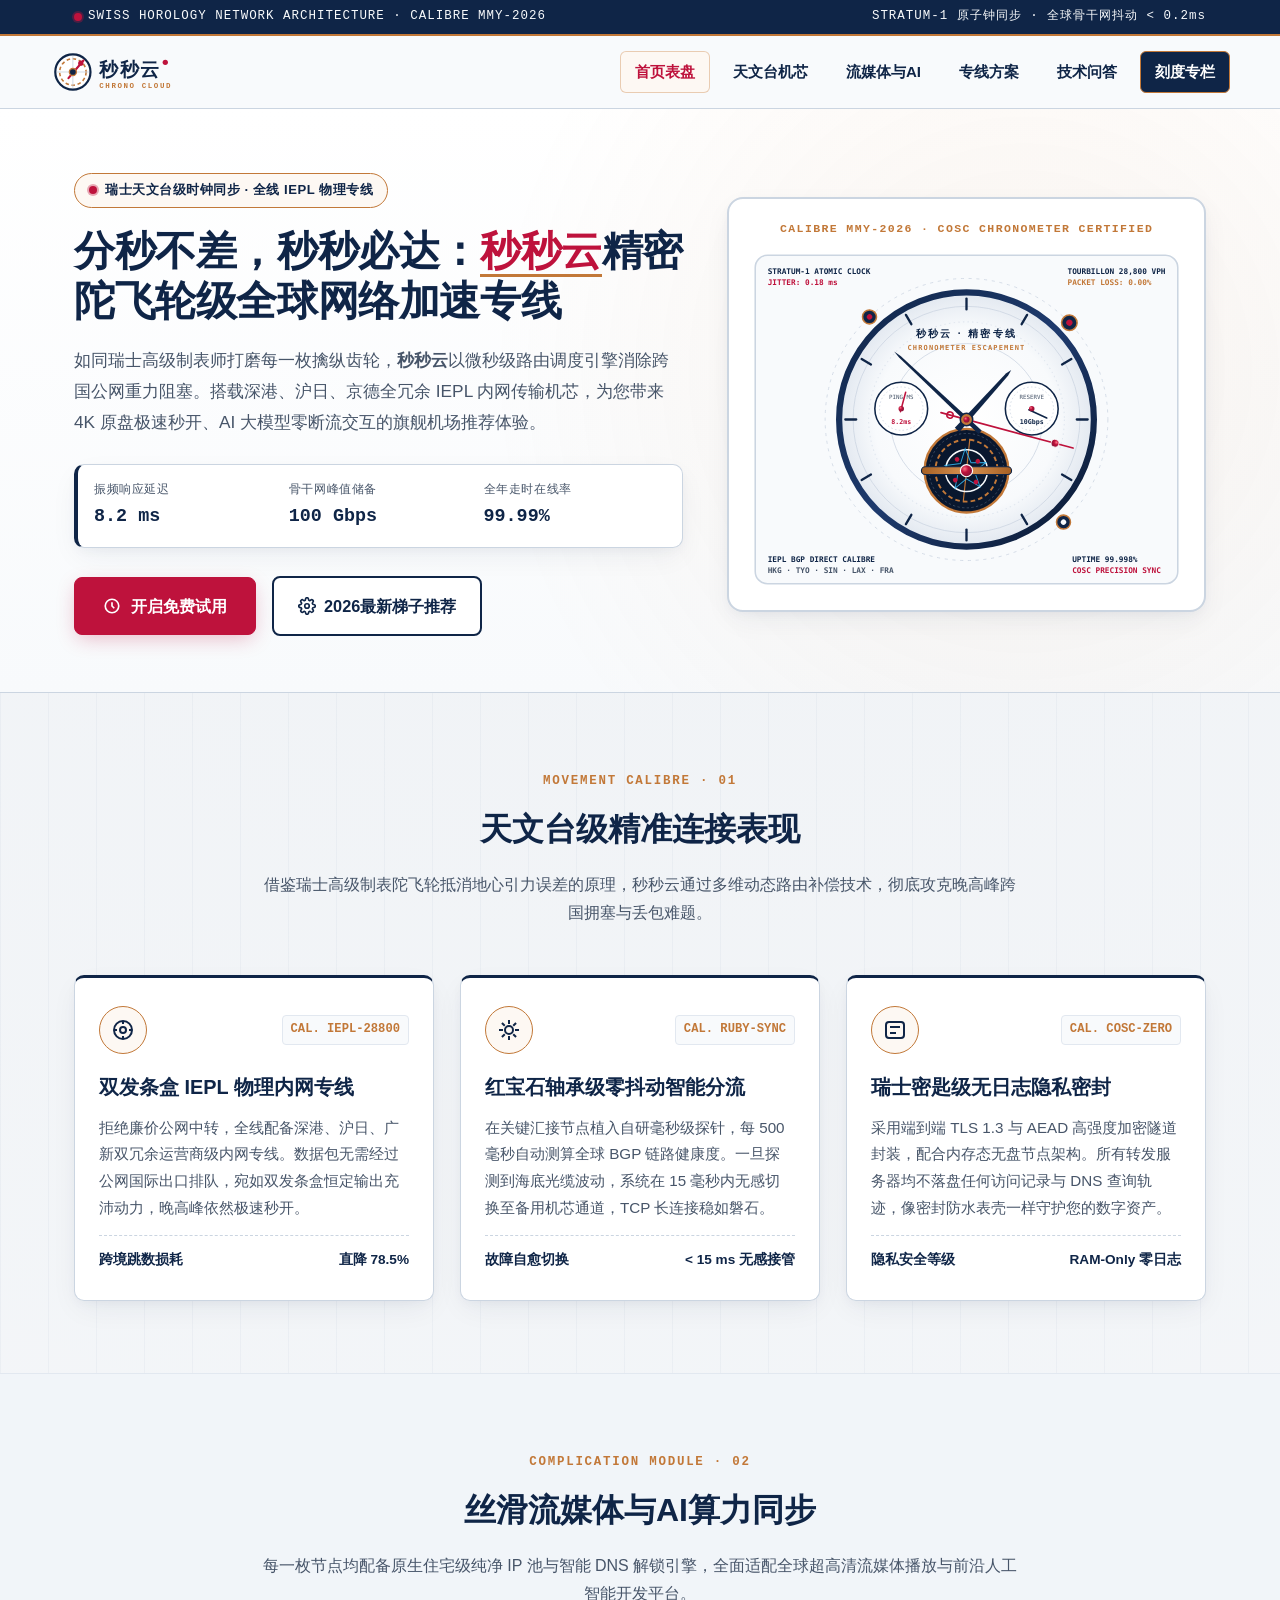
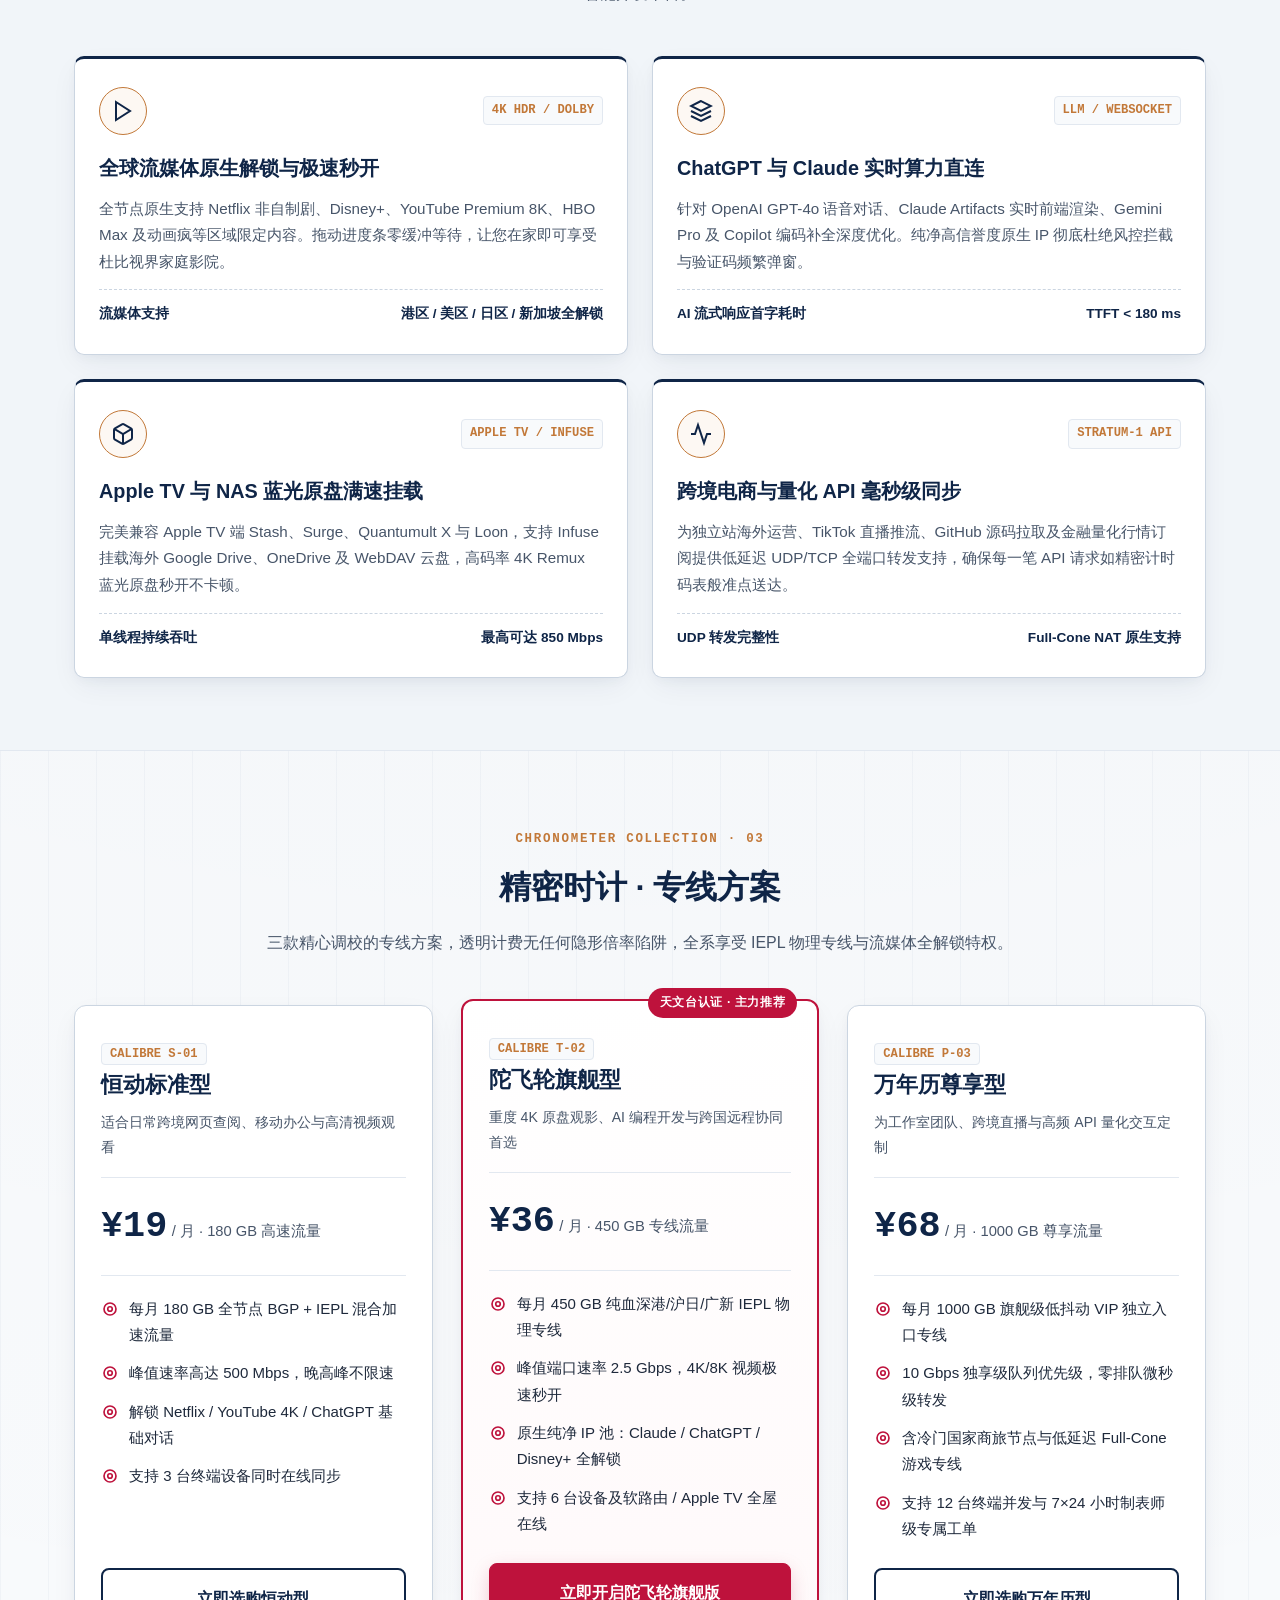
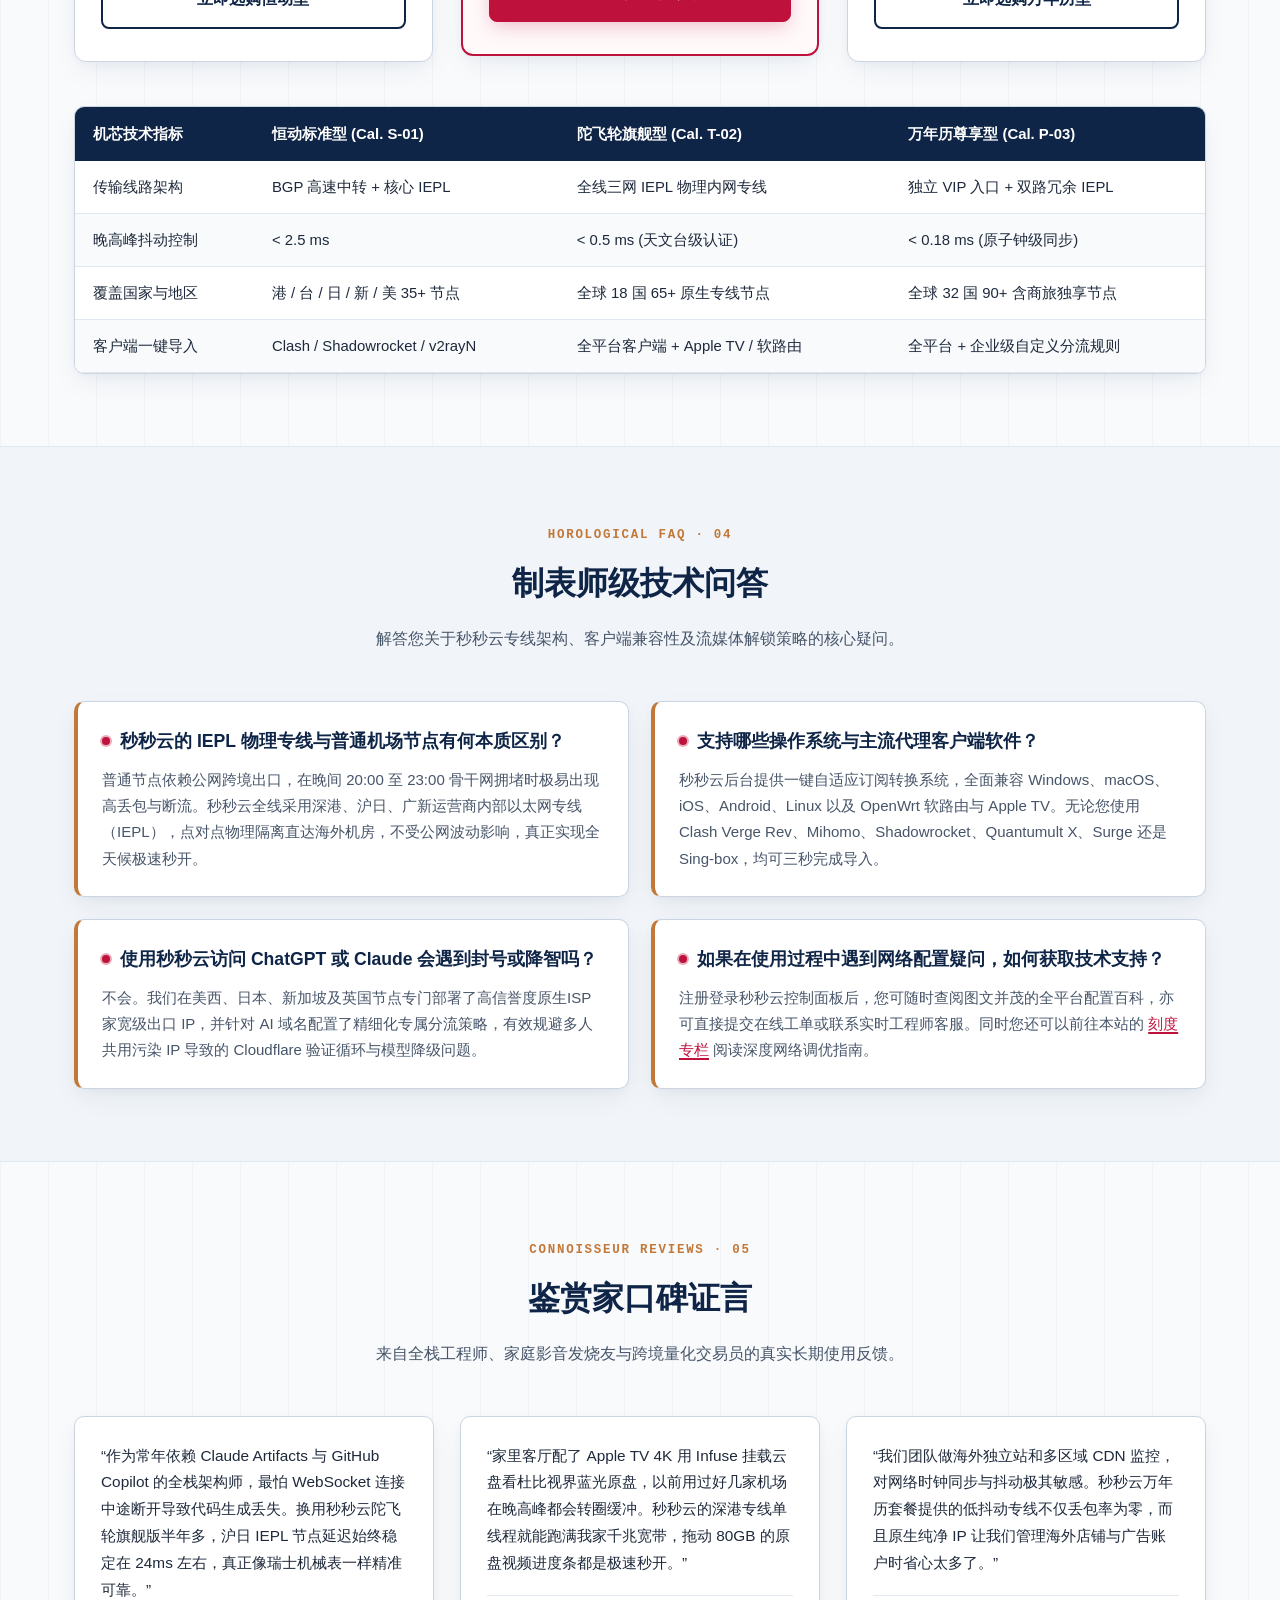
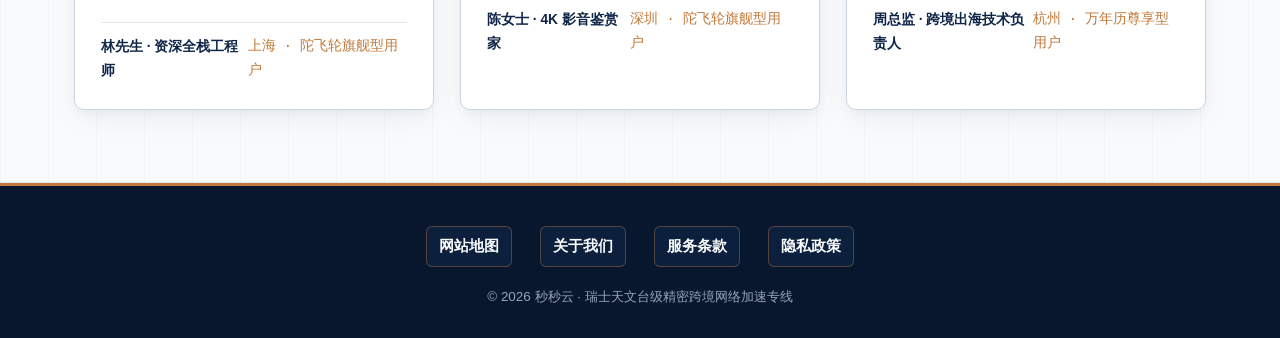
==== index.html @ 2b03d67f "Initial commit for miaomiao-yun.cyou" ====
<!DOCTYPE html>
<html lang="zh-CN">
<head>
  <meta charset="UTF-8">
  <meta name="viewport" content="width=device-width, initial-scale=1.0">
  <title>秒秒云 - 分秒不差的陀飞轮级IEPL专线网络加速与高速稳定机场推荐</title>
  <meta name="description" content="秒秒云采用瑞士天文台级网络时钟同步架构与全线IEPL内网专线，打造毫秒级超低抖动的跨境网络加速服务。无论4K流媒体极速秒开、AI大模型实时对话还是高频API交互，秒秒云都是2026年口碑出众的旗舰机场推荐之选。">
  <meta name="keywords" content="秒秒云,网络加速,极速秒开,机场推荐,IEPL专线,低延迟节点,海外流媒体解锁,瑞士天文台级加速">
  <link rel="canonical" href="https://miaomiao-yun.cyou/">
  <meta property="og:title" content="秒秒云 - 分秒不差的陀飞轮级IEPL专线网络加速与高速稳定机场推荐">
  <meta property="og:description" content="秒秒云采用瑞士天文台级网络时钟同步架构与全线IEPL内网专线，打造毫秒级超低抖动的跨境网络加速体验，实现4K原盘与AI终端极速秒开。">
  <meta property="og:image" content="https://miaomiao-yun.cyou/hero-tourbillon-clock.svg">
  <meta property="og:url" content="https://miaomiao-yun.cyou/">
  <meta property="og:type" content="website">
  <meta property="og:site_name" content="秒秒云">
  <meta name="twitter:card" content="summary_large_image">
  <meta name="twitter:title" content="秒秒云 - 瑞士陀飞轮级精密IEPL网络加速专线">
  <meta name="twitter:description" content="分秒不差，秒秒必达。秒秒云全天候BGP+IEPL内网专线，助力跨境办公、AI生产力与超高清流媒体极速秒开。">
  <meta name="twitter:image" content="https://miaomiao-yun.cyou/hero-tourbillon-clock.svg">
  <link rel="stylesheet" href="style.css">
  <script type="application/ld+json">
  {
    "@context": "https://schema.org",
    "@type": "Product",
    "name": "秒秒云精密专线网络加速服务",
    "brand": {
      "@type": "Brand",
      "name": "秒秒云"
    },
    "description": "秒秒云采用瑞士天文台级网络时钟同步与全线IEPL内网直连架构，提供分秒不差、毫秒级极速秒开的全球跨境网络加速与机场推荐方案。",
    "image": "https://miaomiao-yun.cyou/hero-tourbillon-clock.svg",
    "sku": "MMY-CHRONO-2026",
    "offers": {
      "@type": "AggregateOffer",
      "priceCurrency": "CNY",
      "lowPrice": "19.00",
      "highPrice": "68.00",
      "offerCount": "3",
      "offers": [
        {
          "@type": "Offer",
          "name": "恒动标准型 Calibre-S1",
          "price": "19.00",
          "priceCurrency": "CNY",
          "availability": "https://schema.org/InStock",
          "url": "https://ww012.twilightaff.com/#/?code=A56DH1Af"
        },
        {
          "@type": "Offer",
          "name": "陀飞轮旗舰型 Calibre-T2",
          "price": "36.00",
          "priceCurrency": "CNY",
          "availability": "https://schema.org/InStock",
          "url": "https://ww012.twilightaff.com/#/?code=A56DH1Af"
        },
        {
          "@type": "Offer",
          "name": "万年历尊享型 Calibre-P3",
          "price": "68.00",
          "priceCurrency": "CNY",
          "availability": "https://schema.org/InStock",
          "url": "https://ww012.twilightaff.com/#/?code=A56DH1Af"
        }
      ]
    },
    "aggregateRating": {
      "@type": "AggregateRating",
      "ratingValue": "4.9",
      "reviewCount": "1480",
      "bestRating": "5",
      "worstRating": "1"
    }
  }
  </script>
</head>
<body>

  <!-- Top Chronometer Telemetry Strip -->
  <div class="chronometer-top-strip">
    <div class="container chronometer-top-inner">
      <span class="calibre-tag"><span class="ruby-jewel-dot"></span> SWISS HOROLOGY NETWORK ARCHITECTURE · CALIBRE MMY-2026</span>
      <span class="calibre-tag">STRATUM-1 原子钟同步 · 全球骨干网抖动 &lt; 0.2ms</span>
    </div>
  </div>

  <!-- Site Header -->
  <header class="site-header">
    <div class="container header-inner">
      <a href="index.html" class="brand-logo" aria-label="秒秒云首页">
        <svg viewBox="0 0 230 50" role="img" aria-label="秒秒云陀飞轮擒纵齿轮与红宝石秒针融合标志">
          <!-- Escapement Gear & Ruby Sweeping Second Hand Emblem -->
          <g transform="translate(26, 25)">
            <circle cx="0" cy="0" r="20" fill="#FFFFFF" stroke="#0F2547" stroke-width="2.5"/>
            <circle cx="0" cy="0" r="15" fill="none" stroke="#C27838" stroke-width="1.8" stroke-dasharray="4 3"/>
            <line x1="-18" y1="0" x2="18" y2="0" stroke="#CBD5E1" stroke-width="1"/>
            <line x1="0" y1="-18" x2="0" y2="18" stroke="#CBD5E1" stroke-width="1"/>
            <!-- Sweeping Ruby Second Hand -->
            <line x1="-5" y1="7" x2="12" y2="-13" stroke="#BE123C" stroke-width="2.5" stroke-linecap="round"/>
            <circle cx="9" cy="-10" r="3" fill="#BE123C"/>
            <circle cx="0" cy="0" r="4" fill="#0F2547" stroke="#C27838" stroke-width="1.5"/>
          </g>
          <!-- Typography integrated with horological baton ticks -->
          <text x="56" y="29" font-family="PingFang SC, Microsoft YaHei, sans-serif" font-size="22" font-weight="800" fill="#0F2547" letter-spacing="1.5">秒秒云</text>
          <circle cx="131" cy="14" r="3" fill="#BE123C"/>
          <text x="56" y="43" font-family="SFMono-Regular, Consolas, monospace" font-size="8.5" font-weight="700" fill="#C27838" letter-spacing="1.8">CHRONO CLOUD</text>
        </svg>
      </a>
      <nav class="main-nav" aria-label="主导航">
        <a href="index.html" class="active">首页表盘</a>
        <a href="index.html#advantages">天文台机芯</a>
        <a href="index.html#streaming">流媒体与AI</a>
        <a href="index.html#pricing">专线方案</a>
        <a href="index.html#faq">技术问答</a>
        <a href="chrono-column.html" class="nav-hub-pill">刻度专栏</a>
      </nav>
    </div>
  </header>

  <main>
    <!-- 1. Hero Section -->
    <section class="hero-section">
      <div class="container hero-grid">
        <div class="hero-copy">
          <div class="horology-badge">
            <span class="ruby-jewel-dot"></span>
            <span>瑞士天文台级时钟同步 · 全线 IEPL 物理专线</span>
          </div>
          <h1 class="hero-title">分秒不差，秒秒必达：<span class="ruby-highlight">秒秒云</span>精密陀飞轮级全球网络加速专线</h1>
          <p class="hero-subtitle">
            如同瑞士高级制表师打磨每一枚擒纵齿轮，<strong>秒秒云</strong>以微秒级路由调度引擎消除跨国公网重力阻塞。搭载深港、沪日、京德全冗余 IEPL 内网传输机芯，为您带来 4K 原盘极速秒开、AI 大模型零断流交互的旗舰机场推荐体验。
          </p>
          <div class="hero-specs-bar">
            <div class="spec-item">
              <span class="spec-label">振频响应延迟</span>
              <span class="spec-value">8.2 ms</span>
            </div>
            <div class="spec-item">
              <span class="spec-label">骨干网峰值储备</span>
              <span class="spec-value">100 Gbps</span>
            </div>
            <div class="spec-item">
              <span class="spec-label">全年走时在线率</span>
              <span class="spec-value">99.99%</span>
            </div>
          </div>
          <div class="hero-cta-group">
            <a href="https://ww012.twilightaff.com/#/?code=A56DH1Af" class="btn-primary-ruby" rel="nofollow" target="_blank">
              <svg width="18" height="18" viewBox="0 0 24 24" fill="none" stroke="currentColor" stroke-width="2.2" aria-hidden="true">
                <circle cx="12" cy="12" r="9"/>
                <polyline points="12 7 12 12 15 15"/>
              </svg>
              <span>开启免费试用</span>
            </a>
            <a href="https://tizilab.net/paihang/" class="btn-secondary-chronometer" target="_blank">
              <svg width="18" height="18" viewBox="0 0 24 24" fill="none" stroke="currentColor" stroke-width="2.2" aria-hidden="true">
                <circle cx="12" cy="12" r="3"/>
                <path d="M19.4 15a1.65 1.65 0 0 0 .33 1.82l.06.06a2 2 0 0 1-2.83 2.83l-.06-.06a1.65 1.65 0 0 0-1.82-.33 1.65 1.65 0 0 0-1 1.51V21a2 2 0 0 1-4 0v-.09A1.65 1.65 0 0 0 9 19.4a1.65 1.65 0 0 0-1.82.33l-.06.06a2 2 0 0 1-2.83-2.83l.06-.06a1.65 1.65 0 0 0 .33-1.82 1.65 1.65 0 0 0-1.51-1H3a2 2 0 0 1 0-4h.09A1.65 1.65 0 0 0 4.6 9a1.65 1.65 0 0 0-.33-1.82l-.06-.06a2 2 0 0 1 2.83-2.83l.06.06a1.65 1.65 0 0 0 1.82.33H9a1.65 1.65 0 0 0 1-1.51V3a2 2 0 0 1 4 0v.09a1.65 1.65 0 0 0 1 1.51 1.65 1.65 0 0 0 1.82-.33l.06-.06a2 2 0 0 1 2.83 2.83l-.06.06a1.65 1.65 0 0 0-.33 1.82V9a1.65 1.65 0 0 0 1.51 1H21a2 2 0 0 1 0 4h-.09a1.65 1.65 0 0 0-1.51 1z"/>
              </svg>
              <span>2026最新梯子推荐</span>
            </a>
          </div>
        </div>
        <div class="hero-visual-frame">
          <img src="hero-tourbillon-clock.svg" alt="秒秒云精密陀飞轮机械机芯与全球原子钟同步动态图" class="hero-anim-img" width="560" height="440">
        </div>
      </div>
    </section>

    <!-- 2. Core Advantages (3 Cards) -->
    <section id="advantages" class="section-block">
      <div class="container">
        <div class="section-header">
          <span class="section-index-tag">MOVEMENT CALIBRE · 01</span>
          <h2 class="section-title">天文台级精准连接表现</h2>
          <p class="section-desc">借鉴瑞士高级制表陀飞轮抵消地心引力误差的原理，秒秒云通过多维动态路由补偿技术，彻底攻克晚高峰跨国拥塞与丢包难题。</p>
        </div>
        <div class="grid-3">
          <!-- Card 1 -->
          <article class="dial-card">
            <div class="card-calibre-header">
              <div class="icon-escapement-box">
                <svg width="24" height="24" viewBox="0 0 24 24" fill="none" stroke="currentColor" stroke-width="2" aria-hidden="true">
                  <circle cx="12" cy="12" r="9"/>
                  <circle cx="12" cy="12" r="3"/>
                  <line x1="12" y1="3" x2="12" y2="6"/>
                  <line x1="12" y1="18" x2="12" y2="21"/>
                  <line x1="3" y1="12" x2="6" y2="12"/>
                  <line x1="18" y1="12" x2="21" y2="12"/>
                </svg>
              </div>
              <span class="calibre-serial">CAL. IEPL-28800</span>
            </div>
            <h3>双发条盒 IEPL 物理内网专线</h3>
            <p>拒绝廉价公网中转，全线配备深港、沪日、广新双冗余运营商级内网专线。数据包无需经过公网国际出口排队，宛如双发条盒恒定输出充沛动力，晚高峰依然极速秒开。</p>
            <div class="dial-metric-line">
              <span>跨境跳数损耗</span>
              <span>直降 78.5%</span>
            </div>
          </article>

          <!-- Card 2 -->
          <article class="dial-card">
            <div class="card-calibre-header">
              <div class="icon-escapement-box">
                <svg width="24" height="24" viewBox="0 0 24 24" fill="none" stroke="currentColor" stroke-width="2" aria-hidden="true">
                  <path d="M12 2v4M12 18v4M4.93 4.93l2.83 2.83M16.24 16.24l2.83 2.83M2 12h4M18 12h4M4.93 19.07l2.83-2.83M16.24 7.76l2.83-2.83"/>
                  <circle cx="12" cy="12" r="4"/>
                </svg>
              </div>
              <span class="calibre-serial">CAL. RUBY-SYNC</span>
            </div>
            <h3>红宝石轴承级零抖动智能分流</h3>
            <p>在关键汇接节点植入自研毫秒级探针，每 500 毫秒自动测算全球 BGP 链路健康度。一旦探测到海底光缆波动，系统在 15 毫秒内无感切换至备用机芯通道，TCP 长连接稳如磐石。</p>
            <div class="dial-metric-line">
              <span>故障自愈切换</span>
              <span>&lt; 15 ms 无感接管</span>
            </div>
          </article>

          <!-- Card 3 -->
          <article class="dial-card">
            <div class="card-calibre-header">
              <div class="icon-escapement-box">
                <svg width="24" height="24" viewBox="0 0 24 24" fill="none" stroke="currentColor" stroke-width="2" aria-hidden="true">
                  <rect x="3" y="4" width="18" height="16" rx="3"/>
                  <line x1="7" y1="9" x2="17" y2="9"/>
                  <line x1="7" y1="15" x2="13" y2="15"/>
                </svg>
              </div>
              <span class="calibre-serial">CAL. COSC-ZERO</span>
            </div>
            <h3>瑞士密匙级无日志隐私密封</h3>
            <p>采用端到端 TLS 1.3 与 AEAD 高强度加密隧道封装，配合内存态无盘节点架构。所有转发服务器均不落盘任何访问记录与 DNS 查询轨迹，像密封防水表壳一样守护您的数字资产。</p>
            <div class="dial-metric-line">
              <span>隐私安全等级</span>
              <span>RAM-Only 零日志</span>
            </div>
          </article>
        </div>
      </div>
    </section>

    <!-- 3. Streaming Media & AI Support (4 Cards) -->
    <section id="streaming" class="section-block alt-bg">
      <div class="container">
        <div class="section-header">
          <span class="section-index-tag">COMPLICATION MODULE · 02</span>
          <h2 class="section-title">丝滑流媒体与AI算力同步</h2>
          <p class="section-desc">每一枚节点均配备原生住宅级纯净 IP 池与智能 DNS 解锁引擎，全面适配全球超高清流媒体播放与前沿人工智能开发平台。</p>
        </div>
        <div class="grid-4">
          <!-- Media Card 1 -->
          <article class="dial-card">
            <div class="card-calibre-header">
              <div class="icon-escapement-box">
                <svg width="24" height="24" viewBox="0 0 24 24" fill="none" stroke="currentColor" stroke-width="2" aria-hidden="true">
                  <polygon points="5 3 19 12 5 21 5 3"/>
                </svg>
              </div>
              <span class="calibre-serial">4K HDR / DOLBY</span>
            </div>
            <h3>全球流媒体原生解锁与极速秒开</h3>
            <p>全节点原生支持 Netflix 非自制剧、Disney+、YouTube Premium 8K、HBO Max 及动画疯等区域限定内容。拖动进度条零缓冲等待，让您在家即可享受杜比视界家庭影院。</p>
            <div class="dial-metric-line">
              <span>流媒体支持</span>
              <span>港区 / 美区 / 日区 / 新加坡全解锁</span>
            </div>
          </article>

          <!-- Media Card 2 -->
          <article class="dial-card">
            <div class="card-calibre-header">
              <div class="icon-escapement-box">
                <svg width="24" height="24" viewBox="0 0 24 24" fill="none" stroke="currentColor" stroke-width="2" aria-hidden="true">
                  <polygon points="12 2 2 7 12 12 22 7 12 2"/>
                  <polyline points="2 17 12 22 22 17"/>
                  <polyline points="2 12 12 17 22 12"/>
                </svg>
              </div>
              <span class="calibre-serial">LLM / WEBSOCKET</span>
            </div>
            <h3>ChatGPT 与 Claude 实时算力直连</h3>
            <p>针对 OpenAI GPT-4o 语音对话、Claude Artifacts 实时前端渲染、Gemini Pro 及 Copilot 编码补全深度优化。纯净高信誉度原生 IP 彻底杜绝风控拦截与验证码频繁弹窗。</p>
            <div class="dial-metric-line">
              <span>AI 流式响应首字耗时</span>
              <span>TTFT &lt; 180 ms</span>
            </div>
          </article>

          <!-- Media Card 3 -->
          <article class="dial-card">
            <div class="card-calibre-header">
              <div class="icon-escapement-box">
                <svg width="24" height="24" viewBox="0 0 24 24" fill="none" stroke="currentColor" stroke-width="2" aria-hidden="true">
                  <path d="M21 16V8a2 2 0 0 0-1-1.73l-7-4a2 2 0 0 0-2 0l-7 4A2 2 0 0 0 3 8v8a2 2 0 0 0 1 1.73l7 4a2 2 0 0 0 2 0l7-4A2 2 0 0 0 21 16z"/>
                  <polyline points="3.27 6.96 12 12.01 20.73 6.96"/>
                  <line x1="12" y1="22.08" x2="12" y2="12"/>
                </svg>
              </div>
              <span class="calibre-serial">APPLE TV / INFUSE</span>
            </div>
            <h3>Apple TV 与 NAS 蓝光原盘满速挂载</h3>
            <p>完美兼容 Apple TV 端 Stash、Surge、Quantumult X 与 Loon，支持 Infuse 挂载海外 Google Drive、OneDrive 及 WebDAV 云盘，高码率 4K Remux 蓝光原盘秒开不卡顿。</p>
            <div class="dial-metric-line">
              <span>单线程持续吞吐</span>
              <span>最高可达 850 Mbps</span>
            </div>
          </article>

          <!-- Media Card 4 -->
          <article class="dial-card">
            <div class="card-calibre-header">
              <div class="icon-escapement-box">
                <svg width="24" height="24" viewBox="0 0 24 24" fill="none" stroke="currentColor" stroke-width="2" aria-hidden="true">
                  <polyline points="22 12 18 12 15 21 9 3 6 12 2 12"/>
                </svg>
              </div>
              <span class="calibre-serial">STRATUM-1 API</span>
            </div>
            <h3>跨境电商与量化 API 毫秒级同步</h3>
            <p>为独立站海外运营、TikTok 直播推流、GitHub 源码拉取及金融量化行情订阅提供低延迟 UDP/TCP 全端口转发支持，确保每一笔 API 请求如精密计时码表般准点送达。</p>
            <div class="dial-metric-line">
              <span>UDP 转发完整性</span>
              <span>Full-Cone NAT 原生支持</span>
            </div>
          </article>
        </div>
      </div>
    </section>

    <!-- 4. Pricing Comparison Table (3 Tiers) -->
    <section id="pricing" class="section-block">
      <div class="container">
        <div class="section-header">
          <span class="section-index-tag">CHRONOMETER COLLECTION · 03</span>
          <h2 class="section-title">精密时计 · 专线方案</h2>
          <p class="section-desc">三款精心调校的专线方案，透明计费无任何隐形倍率陷阱，全系享受 IEPL 物理专线与流媒体全解锁特权。</p>
        </div>

        <div class="pricing-grid">
          <!-- Tier 1 -->
          <div class="pricing-card">
            <div>
              <span class="calibre-serial">CALIBRE S-01</span>
              <h3 class="plan-name">恒动标准型</h3>
              <p class="plan-sub">适合日常跨境网页查阅、移动办公与高清视频观看</p>
              <div class="plan-price-box">
                <span class="price-amount">¥19</span>
                <span class="price-period">/ 月 · 180 GB 高速流量</span>
              </div>
              <ul class="spec-list">
                <li>
                  <svg viewBox="0 0 24 24" fill="none" stroke="currentColor" stroke-width="2.2"><circle cx="12" cy="12" r="8"/><circle cx="12" cy="12" r="3"/></svg>
                  <span>每月 180 GB 全节点 BGP + IEPL 混合加速流量</span>
                </li>
                <li>
                  <svg viewBox="0 0 24 24" fill="none" stroke="currentColor" stroke-width="2.2"><circle cx="12" cy="12" r="8"/><circle cx="12" cy="12" r="3"/></svg>
                  <span>峰值速率高达 500 Mbps，晚高峰不限速</span>
                </li>
                <li>
                  <svg viewBox="0 0 24 24" fill="none" stroke="currentColor" stroke-width="2.2"><circle cx="12" cy="12" r="8"/><circle cx="12" cy="12" r="3"/></svg>
                  <span>解锁 Netflix / YouTube 4K / ChatGPT 基础对话</span>
                </li>
                <li>
                  <svg viewBox="0 0 24 24" fill="none" stroke="currentColor" stroke-width="2.2"><circle cx="12" cy="12" r="8"/><circle cx="12" cy="12" r="3"/></svg>
                  <span>支持 3 台终端设备同时在线同步</span>
                </li>
              </ul>
            </div>
            <a href="https://ww012.twilightaff.com/#/?code=A56DH1Af" class="btn-secondary-chronometer" rel="nofollow" target="_blank">立即选购恒动型</a>
          </div>

          <!-- Tier 2 (Featured) -->
          <div class="pricing-card featured-tourbillon">
            <span class="featured-ribbon">天文台认证 · 主力推荐</span>
            <div>
              <span class="calibre-serial">CALIBRE T-02</span>
              <h3 class="plan-name">陀飞轮旗舰型</h3>
              <p class="plan-sub">重度 4K 原盘观影、AI 编程开发与跨国远程协同首选</p>
              <div class="plan-price-box">
                <span class="price-amount">¥36</span>
                <span class="price-period">/ 月 · 450 GB 专线流量</span>
              </div>
              <ul class="spec-list">
                <li>
                  <svg viewBox="0 0 24 24" fill="none" stroke="currentColor" stroke-width="2.2"><circle cx="12" cy="12" r="8"/><circle cx="12" cy="12" r="3"/></svg>
                  <span>每月 450 GB 纯血深港/沪日/广新 IEPL 物理专线</span>
                </li>
                <li>
                  <svg viewBox="0 0 24 24" fill="none" stroke="currentColor" stroke-width="2.2"><circle cx="12" cy="12" r="8"/><circle cx="12" cy="12" r="3"/></svg>
                  <span>峰值端口速率 2.5 Gbps，4K/8K 视频极速秒开</span>
                </li>
                <li>
                  <svg viewBox="0 0 24 24" fill="none" stroke="currentColor" stroke-width="2.2"><circle cx="12" cy="12" r="8"/><circle cx="12" cy="12" r="3"/></svg>
                  <span>原生纯净 IP 池：Claude / ChatGPT / Disney+ 全解锁</span>
                </li>
                <li>
                  <svg viewBox="0 0 24 24" fill="none" stroke="currentColor" stroke-width="2.2"><circle cx="12" cy="12" r="8"/><circle cx="12" cy="12" r="3"/></svg>
                  <span>支持 6 台设备及软路由 / Apple TV 全屋在线</span>
                </li>
              </ul>
            </div>
            <a href="https://ww012.twilightaff.com/#/?code=A56DH1Af" class="btn-primary-ruby" rel="nofollow" target="_blank">立即开启陀飞轮旗舰版</a>
          </div>

          <!-- Tier 3 -->
          <div class="pricing-card">
            <div>
              <span class="calibre-serial">CALIBRE P-03</span>
              <h3 class="plan-name">万年历尊享型</h3>
              <p class="plan-sub">为工作室团队、跨境直播与高频 API 量化交互定制</p>
              <div class="plan-price-box">
                <span class="price-amount">¥68</span>
                <span class="price-period">/ 月 · 1000 GB 尊享流量</span>
              </div>
              <ul class="spec-list">
                <li>
                  <svg viewBox="0 0 24 24" fill="none" stroke="currentColor" stroke-width="2.2"><circle cx="12" cy="12" r="8"/><circle cx="12" cy="12" r="3"/></svg>
                  <span>每月 1000 GB 旗舰级低抖动 VIP 独立入口专线</span>
                </li>
                <li>
                  <svg viewBox="0 0 24 24" fill="none" stroke="currentColor" stroke-width="2.2"><circle cx="12" cy="12" r="8"/><circle cx="12" cy="12" r="3"/></svg>
                  <span>10 Gbps 独享级队列优先级，零排队微秒级转发</span>
                </li>
                <li>
                  <svg viewBox="0 0 24 24" fill="none" stroke="currentColor" stroke-width="2.2"><circle cx="12" cy="12" r="8"/><circle cx="12" cy="12" r="3"/></svg>
                  <span>含冷门国家商旅节点与低延迟 Full-Cone 游戏专线</span>
                </li>
                <li>
                  <svg viewBox="0 0 24 24" fill="none" stroke="currentColor" stroke-width="2.2"><circle cx="12" cy="12" r="8"/><circle cx="12" cy="12" r="3"/></svg>
                  <span>支持 12 台终端并发与 7×24 小时制表师级专属工单</span>
                </li>
              </ul>
            </div>
            <a href="https://ww012.twilightaff.com/#/?code=A56DH1Af" class="btn-secondary-chronometer" rel="nofollow" target="_blank">立即选购万年历型</a>
          </div>
        </div>

        <!-- Horological Specification Comparison Table -->
        <div class="comparison-table-wrap">
          <table class="chronometer-table">
            <thead>
              <tr>
                <th>机芯技术指标</th>
                <th>恒动标准型 (Cal. S-01)</th>
                <th>陀飞轮旗舰型 (Cal. T-02)</th>
                <th>万年历尊享型 (Cal. P-03)</th>
              </tr>
            </thead>
            <tbody>
              <tr>
                <td>传输线路架构</td>
                <td>BGP 高速中转 + 核心 IEPL</td>
                <td>全线三网 IEPL 物理内网专线</td>
                <td>独立 VIP 入口 + 双路冗余 IEPL</td>
              </tr>
              <tr>
                <td>晚高峰抖动控制</td>
                <td>&lt; 2.5 ms</td>
                <td>&lt; 0.5 ms (天文台级认证)</td>
                <td>&lt; 0.18 ms (原子钟级同步)</td>
              </tr>
              <tr>
                <td>覆盖国家与地区</td>
                <td>港 / 台 / 日 / 新 / 美 35+ 节点</td>
                <td>全球 18 国 65+ 原生专线节点</td>
                <td>全球 32 国 90+ 含商旅独享节点</td>
              </tr>
              <tr>
                <td>客户端一键导入</td>
                <td>Clash / Shadowrocket / v2rayN</td>
                <td>全平台客户端 + Apple TV / 软路由</td>
                <td>全平台 + 企业级自定义分流规则</td>
              </tr>
            </tbody>
          </table>
        </div>
      </div>
    </section>

    <!-- 5. FAQ Section (4 Items) -->
    <section id="faq" class="section-block alt-bg">
      <div class="container">
        <div class="section-header">
          <span class="section-index-tag">HOROLOGICAL FAQ · 04</span>
          <h2 class="section-title">制表师级技术问答</h2>
          <p class="section-desc">解答您关于秒秒云专线架构、客户端兼容性及流媒体解锁策略的核心疑问。</p>
        </div>
        <div class="faq-grid">
          <div class="faq-card">
            <h3>
              <span class="ruby-jewel-dot"></span>
              <span>秒秒云的 IEPL 物理专线与普通机场节点有何本质区别？</span>
            </h3>
            <p>普通节点依赖公网跨境出口，在晚间 20:00 至 23:00 骨干网拥堵时极易出现高丢包与断流。秒秒云全线采用深港、沪日、广新运营商内部以太网专线（IEPL），点对点物理隔离直达海外机房，不受公网波动影响，真正实现全天候极速秒开。</p>
          </div>
          <div class="faq-card">
            <h3>
              <span class="ruby-jewel-dot"></span>
              <span>支持哪些操作系统与主流代理客户端软件？</span>
            </h3>
            <p>秒秒云后台提供一键自适应订阅转换系统，全面兼容 Windows、macOS、iOS、Android、Linux 以及 OpenWrt 软路由与 Apple TV。无论您使用 Clash Verge Rev、Mihomo、Shadowrocket、Quantumult X、Surge 还是 Sing-box，均可三秒完成导入。</p>
          </div>
          <div class="faq-card">
            <h3>
              <span class="ruby-jewel-dot"></span>
              <span>使用秒秒云访问 ChatGPT 或 Claude 会遇到封号或降智吗？</span>
            </h3>
            <p>不会。我们在美西、日本、新加坡及英国节点专门部署了高信誉度原生ISP家宽级出口 IP，并针对 AI 域名配置了精细化专属分流策略，有效规避多人共用污染 IP 导致的 Cloudflare 验证循环与模型降级问题。</p>
          </div>
          <div class="faq-card">
            <h3>
              <span class="ruby-jewel-dot"></span>
              <span>如果在使用过程中遇到网络配置疑问，如何获取技术支持？</span>
            </h3>
            <p>注册登录秒秒云控制面板后，您可随时查阅图文并茂的全平台配置百科，亦可直接提交在线工单或联系实时工程师客服。同时您还可以前往本站的 <a href="chrono-column.html">刻度专栏</a> 阅读深度网络调优指南。</p>
          </div>
        </div>
      </div>
    </section>

    <!-- 6. User Testimonials (3 Items) -->
    <section id="testimonials" class="section-block">
      <div class="container">
        <div class="section-header">
          <span class="section-index-tag">CONNOISSEUR REVIEWS · 05</span>
          <h2 class="section-title">鉴赏家口碑证言</h2>
          <p class="section-desc">来自全栈工程师、家庭影音发烧友与跨境量化交易员的真实长期使用反馈。</p>
        </div>
        <div class="grid-3">
          <div class="testimonial-card">
            <p class="testimonial-quote">“作为常年依赖 Claude Artifacts 与 GitHub Copilot 的全栈架构师，最怕 WebSocket 连接中途断开导致代码生成丢失。换用秒秒云陀飞轮旗舰版半年多，沪日 IEPL 节点延迟始终稳定在 24ms 左右，真正像瑞士机械表一样精准可靠。”</p>
            <div class="testimonial-author">
              <span class="author-name">林先生 · 资深全栈工程师</span>
              <span class="author-role">上海 · 陀飞轮旗舰型用户</span>
            </div>
          </div>
          <div class="testimonial-card">
            <p class="testimonial-quote">“家里客厅配了 Apple TV 4K 用 Infuse 挂载云盘看杜比视界蓝光原盘，以前用过好几家机场在晚高峰都会转圈缓冲。秒秒云的深港专线单线程就能跑满我家千兆宽带，拖动 80GB 的原盘视频进度条都是极速秒开。”</p>
            <div class="testimonial-author">
              <span class="author-name">陈女士 · 4K 影音鉴赏家</span>
              <span class="author-role">深圳 · 陀飞轮旗舰型用户</span>
            </div>
          </div>
          <div class="testimonial-card">
            <p class="testimonial-quote">“我们团队做海外独立站和多区域 CDN 监控，对网络时钟同步与抖动极其敏感。秒秒云万年历套餐提供的低抖动专线不仅丢包率为零，而且原生纯净 IP 让我们管理海外店铺与广告账户时省心太多了。”</p>
            <div class="testimonial-author">
              <span class="author-name">周总监 · 跨境出海技术负责人</span>
              <span class="author-role">杭州 · 万年历尊享型用户</span>
            </div>
          </div>
        </div>
      </div>
    </section>
  </main>

  <!-- 7. Footer (Strictly 4 Chinese Link Titles) -->
  <footer class="site-footer">
    <div class="container footer-inner">
      <nav class="footer-links" aria-label="页脚导航">
        <a href="sitemap.html">网站地图</a>
        <a href="about.html">关于我们</a>
        <a href="terms.html">服务条款</a>
        <a href="privacy.html">隐私政策</a>
      </nav>
      <p class="footer-copy">© 2026 秒秒云 · 瑞士天文台级精密跨境网络加速专线</p>
    </div>
  </footer>

</body>
</html>
---- style.css ----
/* 秒秒云 (miaomiao-yun.cyou) - Swiss Horology & Precision Tourbillon Chronometer Theme */
:root {
  --bg-porcelain: #F8FAFC;
  --bg-dial-card: #FFFFFF;
  --bg-guilloche-alt: #F1F5F9;
  --navy-sapphire: #0F2547;
  --navy-deep: #09172E;
  --ruby-bearing: #BE123C;
  --ruby-hover: #9F1239;
  --copper-rose: #C27838;
  --copper-light: #FDF8F3;
  --slate-text: #1E293B;
  --slate-muted: #475569;
  --border-minute: #CBD5E1;
  --border-fine: #E2E8F0;
  --shadow-chronometer: 0 10px 30px -5px rgba(15, 37, 71, 0.07), 0 4px 12px -2px rgba(15, 37, 71, 0.04);
  --shadow-ruby: 0 6px 20px -3px rgba(190, 18, 60, 0.28);
  --radius-dial: 10px;
}

* {
  box-sizing: border-box;
  margin: 0;
  padding: 0;
}

html {
  scroll-behavior: smooth;
  font-size: 16px;
}

body {
  font-family: -apple-system, BlinkMacSystemFont, "PingFang SC", "Hiragino Sans GB", "Microsoft YaHei", "Noto Sans SC", sans-serif;
  background-color: var(--bg-porcelain);
  background-image: 
    radial-gradient(circle at 50% 0%, rgba(15, 37, 71, 0.04) 0%, transparent 65%),
    repeating-linear-gradient(90deg, rgba(203, 213, 225, 0.18) 0px, rgba(203, 213, 225, 0.18) 1px, transparent 1px, transparent 48px);
  color: var(--slate-text);
  line-height: 1.75;
  -webkit-font-smoothing: antialiased;
}

/* Global Hyperlink Consistency - Never browser default blue/purple */
a,
a:visited {
  color: var(--ruby-bearing);
  text-decoration: underline;
  text-underline-offset: 3px;
  text-decoration-thickness: 1.5px;
  transition: color 0.2s ease, background-color 0.2s ease, border-color 0.2s ease;
}

a:hover,
a:focus {
  color: var(--navy-sapphire);
}

.container {
  max-width: 1180px;
  margin: 0 auto;
  padding: 0 24px;
}

/* Top Minute-Track Accent Bar */
.chronometer-top-strip {
  background: var(--navy-sapphire);
  color: #E2E8F0;
  font-size: 0.78rem;
  letter-spacing: 0.08em;
  padding: 6px 0;
  border-bottom: 2px solid var(--copper-rose);
}

.chronometer-top-inner {
  display: flex;
  justify-content: space-between;
  align-items: center;
  flex-wrap: wrap;
  gap: 8px;
}

.calibre-tag {
  display: inline-flex;
  align-items: center;
  gap: 6px;
  font-family: "SFMono-Regular", Consolas, "Liberation Mono", Menlo, monospace;
  color: #F8FAFC;
}

.ruby-jewel-dot {
  width: 8px;
  height: 8px;
  border-radius: 50%;
  background: var(--ruby-bearing);
  box-shadow: 0 0 0 2px rgba(190, 18, 60, 0.35);
  display: inline-block;
}

/* Header & Navigation */
.site-header {
  background: rgba(248, 250, 252, 0.96);
  border-bottom: 1px solid var(--border-minute);
  position: sticky;
  top: 0;
  z-index: 100;
  backdrop-filter: blur(8px);
}

.header-inner {
  display: flex;
  justify-content: space-between;
  align-items: center;
  padding: 14px 0;
  gap: 20px;
}

.brand-logo,
.brand-logo:visited {
  display: inline-flex;
  align-items: center;
  gap: 12px;
  text-decoration: none;
  color: var(--navy-sapphire);
}

.brand-logo:hover {
  color: var(--ruby-bearing);
}

.brand-logo svg {
  height: 44px;
  width: auto;
  flex-shrink: 0;
}

.main-nav {
  display: flex;
  align-items: center;
  gap: 8px;
  flex-wrap: wrap;
}

.main-nav a,
.main-nav a:visited {
  text-decoration: none;
  color: var(--navy-sapphire);
  font-weight: 600;
  font-size: 0.94rem;
  padding: 7px 14px;
  border-radius: 6px;
  border: 1px solid transparent;
  transition: all 0.2s ease;
}

.main-nav a:hover,
.main-nav a.active {
  color: var(--ruby-bearing);
  background: var(--copper-light);
  border-color: rgba(194, 120, 56, 0.35);
}

.main-nav a.nav-hub-pill,
.main-nav a.nav-hub-pill:visited {
  background: var(--navy-sapphire);
  color: #FFFFFF;
  border: 1px solid var(--copper-rose);
}

.main-nav a.nav-hub-pill:hover {
  background: var(--ruby-bearing);
  border-color: var(--ruby-bearing);
  color: #FFFFFF;
}

/* Hero Section */
.hero-section {
  padding: 64px 0 56px;
  border-bottom: 1px solid var(--border-minute);
  background:
    radial-gradient(circle at 80% 45%, rgba(194, 120, 56, 0.08) 0%, transparent 50%),
    linear-gradient(180deg, #FFFFFF 0%, var(--bg-porcelain) 100%);
}

.hero-grid {
  display: grid;
  grid-template-columns: 1.12fr 0.88fr;
  gap: 44px;
  align-items: center;
}

.horology-badge {
  display: inline-flex;
  align-items: center;
  gap: 8px;
  padding: 5px 14px;
  background: var(--copper-light);
  border: 1px solid var(--copper-rose);
  border-radius: 999px;
  color: var(--navy-sapphire);
  font-size: 0.82rem;
  font-weight: 600;
  letter-spacing: 0.04em;
  margin-bottom: 18px;
}

.hero-title {
  font-size: 2.55rem;
  line-height: 1.24;
  color: var(--navy-sapphire);
  font-weight: 800;
  margin-bottom: 18px;
  letter-spacing: -0.01em;
}

.hero-title .ruby-highlight {
  color: var(--ruby-bearing);
  border-bottom: 3px solid var(--copper-rose);
}

.hero-subtitle {
  font-size: 1.08rem;
  color: var(--slate-muted);
  margin-bottom: 26px;
  line-height: 1.8;
}

.hero-specs-bar {
  display: grid;
  grid-template-columns: repeat(3, 1fr);
  gap: 12px;
  margin-bottom: 28px;
  padding: 14px 16px;
  background: var(--bg-dial-card);
  border: 1px solid var(--border-minute);
  border-left: 4px solid var(--navy-sapphire);
  border-radius: var(--radius-dial);
  box-shadow: var(--shadow-chronometer);
}

.spec-item {
  display: flex;
  flex-direction: column;
}

.spec-label {
  font-size: 0.76rem;
  color: var(--slate-muted);
  text-transform: uppercase;
  letter-spacing: 0.05em;
}

.spec-value {
  font-size: 1.15rem;
  font-weight: 800;
  color: var(--navy-sapphire);
  font-family: "SFMono-Regular", Consolas, monospace;
}

.hero-cta-group {
  display: flex;
  flex-wrap: wrap;
  gap: 16px;
  align-items: center;
}

.btn-primary-ruby,
.btn-primary-ruby:visited {
  display: inline-flex;
  align-items: center;
  justify-content: center;
  gap: 10px;
  background: var(--ruby-bearing);
  color: #FFFFFF;
  text-decoration: none;
  font-weight: 700;
  font-size: 1.02rem;
  padding: 14px 28px;
  border-radius: 8px;
  border: 1px solid var(--ruby-bearing);
  box-shadow: var(--shadow-ruby);
  transition: transform 0.2s ease, background-color 0.2s ease;
}

.btn-primary-ruby:hover {
  background: var(--ruby-hover);
  color: #FFFFFF;
  transform: translateY(-2px);
}

.btn-secondary-chronometer,
.btn-secondary-chronometer:visited {
  display: inline-flex;
  align-items: center;
  justify-content: center;
  gap: 8px;
  background: #FFFFFF;
  color: var(--navy-sapphire);
  text-decoration: none;
  font-weight: 700;
  font-size: 1.02rem;
  padding: 14px 24px;
  border-radius: 8px;
  border: 2px solid var(--navy-sapphire);
  transition: all 0.2s ease;
}

.btn-secondary-chronometer:hover {
  background: var(--navy-sapphire);
  color: #FFFFFF;
  transform: translateY(-2px);
}

.hero-visual-frame {
  background: var(--bg-dial-card);
  border: 2px solid var(--border-minute);
  border-radius: 16px;
  padding: 20px;
  box-shadow: var(--shadow-chronometer);
  position: relative;
}

.hero-visual-frame::before {
  content: "CALIBRE MMY-2026 · COSC CHRONOMETER CERTIFIED";
  display: block;
  text-align: center;
  font-size: 0.72rem;
  font-family: "SFMono-Regular", Consolas, monospace;
  letter-spacing: 0.12em;
  color: var(--copper-rose);
  margin-bottom: 10px;
  font-weight: 700;
}

.hero-anim-img {
  width: 100%;
  height: auto;
  display: block;
  border-radius: 10px;
}

/* Section Layout & Headers */
.section-block {
  padding: 72px 0;
  border-bottom: 1px solid var(--border-fine);
}

.section-block.alt-bg {
  background: var(--bg-guilloche-alt);
}

.section-header {
  text-align: center;
  max-width: 760px;
  margin: 0 auto 48px;
}

.section-index-tag {
  display: inline-block;
  font-family: "SFMono-Regular", Consolas, monospace;
  font-size: 0.78rem;
  color: var(--copper-rose);
  letter-spacing: 0.14em;
  font-weight: 700;
  margin-bottom: 8px;
}

.section-title {
  font-size: 2rem;
  color: var(--navy-sapphire);
  font-weight: 800;
  margin-bottom: 14px;
}

.section-desc {
  color: var(--slate-muted);
  font-size: 1rem;
}

/* Cards Grid - 3 Columns & 4 Columns */
.grid-3 {
  display: grid;
  grid-template-columns: repeat(3, 1fr);
  gap: 26px;
}

.grid-4 {
  display: grid;
  grid-template-columns: repeat(2, 1fr);
  gap: 24px;
}

.dial-card {
  background: var(--bg-dial-card);
  border: 1px solid var(--border-minute);
  border-top: 3px solid var(--navy-sapphire);
  border-radius: var(--radius-dial);
  padding: 28px 24px;
  box-shadow: var(--shadow-chronometer);
  transition: transform 0.2s ease, border-color 0.2s ease;
  position: relative;
}

.dial-card:hover {
  transform: translateY(-4px);
  border-top-color: var(--ruby-bearing);
}

.card-calibre-header {
  display: flex;
  justify-content: space-between;
  align-items: center;
  margin-bottom: 16px;
}

.icon-escapement-box {
  width: 48px;
  height: 48px;
  border-radius: 50%;
  background: var(--copper-light);
  border: 1px solid var(--copper-rose);
  display: inline-flex;
  align-items: center;
  justify-content: center;
  color: var(--navy-sapphire);
}

.calibre-serial {
  font-family: "SFMono-Regular", Consolas, monospace;
  font-size: 0.76rem;
  color: var(--copper-rose);
  font-weight: 700;
  padding: 3px 8px;
  background: var(--bg-porcelain);
  border: 1px solid var(--border-fine);
  border-radius: 4px;
}

.dial-card h3 {
  font-size: 1.24rem;
  color: var(--navy-sapphire);
  margin-bottom: 10px;
  font-weight: 700;
}

.dial-card p {
  color: var(--slate-muted);
  font-size: 0.95rem;
  margin-bottom: 14px;
}

.dial-metric-line {
  padding-top: 12px;
  border-top: 1px dashed var(--border-minute);
  font-size: 0.85rem;
  font-weight: 600;
  color: var(--navy-sapphire);
  display: flex;
  justify-content: space-between;
}

/* Pricing Section */
.pricing-grid {
  display: grid;
  grid-template-columns: repeat(3, 1fr);
  gap: 28px;
  align-items: stretch;
}

.pricing-card {
  background: var(--bg-dial-card);
  border: 1px solid var(--border-minute);
  border-radius: 12px;
  padding: 32px 26px;
  box-shadow: var(--shadow-chronometer);
  display: flex;
  flex-direction: column;
  justify-content: space-between;
  position: relative;
}

.pricing-card.featured-tourbillon {
  border: 2px solid var(--ruby-bearing);
  background: linear-gradient(180deg, #FFFFFF 0%, #FFF9FA 100%);
  transform: translateY(-6px);
}

.featured-ribbon {
  position: absolute;
  top: -13px;
  right: 20px;
  background: var(--ruby-bearing);
  color: #FFFFFF;
  font-size: 0.76rem;
  font-weight: 700;
  padding: 4px 12px;
  border-radius: 999px;
  letter-spacing: 0.05em;
}

.plan-name {
  font-size: 1.35rem;
  color: var(--navy-sapphire);
  font-weight: 800;
  margin-bottom: 6px;
}

.plan-sub {
  font-size: 0.88rem;
  color: var(--slate-muted);
  margin-bottom: 18px;
}

.plan-price-box {
  padding: 16px 0;
  border-top: 1px solid var(--border-fine);
  border-bottom: 1px solid var(--border-fine);
  margin-bottom: 20px;
}

.price-amount {
  font-size: 2.3rem;
  font-weight: 800;
  color: var(--navy-sapphire);
  font-family: "SFMono-Regular", Consolas, monospace;
}

.price-period {
  font-size: 0.92rem;
  color: var(--slate-muted);
}

.spec-list {
  list-style: none;
  margin-bottom: 26px;
}

.spec-list li {
  display: flex;
  align-items: flex-start;
  gap: 10px;
  margin-bottom: 12px;
  font-size: 0.94rem;
  color: var(--slate-text);
}

.spec-list li svg {
  width: 18px;
  height: 18px;
  color: var(--ruby-bearing);
  flex-shrink: 0;
  margin-top: 4px;
}

/* Precision Comparison Table */
.comparison-table-wrap {
  margin-top: 44px;
  overflow-x: auto;
  background: var(--bg-dial-card);
  border: 1px solid var(--border-minute);
  border-radius: var(--radius-dial);
  box-shadow: var(--shadow-chronometer);
}

.chronometer-table {
  width: 100%;
  border-collapse: collapse;
  text-align: left;
  font-size: 0.93rem;
}

.chronometer-table th {
  background: var(--navy-sapphire);
  color: #FFFFFF;
  padding: 14px 18px;
  font-weight: 700;
}

.chronometer-table td {
  padding: 13px 18px;
  border-bottom: 1px solid var(--border-fine);
  color: var(--slate-text);
}

.chronometer-table tr:nth-child(even) td {
  background: var(--bg-porcelain);
}

/* FAQ Section */
.faq-grid {
  display: grid;
  grid-template-columns: repeat(2, 1fr);
  gap: 22px;
}

.faq-card {
  background: var(--bg-dial-card);
  border: 1px solid var(--border-minute);
  border-left: 4px solid var(--copper-rose);
  border-radius: var(--radius-dial);
  padding: 24px;
  box-shadow: var(--shadow-chronometer);
}

.faq-card h3 {
  font-size: 1.1rem;
  color: var(--navy-sapphire);
  margin-bottom: 10px;
  display: flex;
  align-items: center;
  gap: 10px;
}

.faq-card p {
  font-size: 0.94rem;
  color: var(--slate-muted);
}

/* Testimonials */
.testimonial-card {
  background: var(--bg-dial-card);
  border: 1px solid var(--border-minute);
  border-radius: var(--radius-dial);
  padding: 26px;
  box-shadow: var(--shadow-chronometer);
}

.testimonial-quote {
  font-size: 0.96rem;
  color: var(--slate-text);
  margin-bottom: 18px;
  font-style: normal;
}

.testimonial-author {
  display: flex;
  justify-content: space-between;
  align-items: center;
  padding-top: 12px;
  border-top: 1px solid var(--border-fine);
  font-size: 0.86rem;
}

.author-name {
  font-weight: 700;
  color: var(--navy-sapphire);
}

.author-role {
  color: var(--copper-rose);
  font-family: "SFMono-Regular", Consolas, monospace;
}

/* Hub Page & Article Layout */
.page-hero-banner {
  background: linear-gradient(135deg, var(--navy-sapphire) 0%, var(--navy-deep) 100%);
  color: #FFFFFF;
  padding: 52px 0;
  border-bottom: 3px solid var(--copper-rose);
}

.page-hero-banner h1 {
  font-size: 2.2rem;
  margin-bottom: 12px;
  color: #FFFFFF;
}

.page-hero-banner p {
  color: #CBD5E1;
  max-width: 760px;
  font-size: 1.02rem;
}

.article-layout {
  max-width: 880px;
  margin: 48px auto;
  background: var(--bg-dial-card);
  border: 1px solid var(--border-minute);
  border-top: 4px solid var(--navy-sapphire);
  border-radius: 12px;
  padding: 44px 48px;
  box-shadow: var(--shadow-chronometer);
}

.article-meta-bar {
  display: flex;
  flex-wrap: wrap;
  gap: 16px;
  font-size: 0.85rem;
  color: var(--slate-muted);
  padding-bottom: 20px;
  margin-bottom: 28px;
  border-bottom: 1px solid var(--border-minute);
  font-family: "SFMono-Regular", Consolas, monospace;
}

.article-content h2 {
  font-size: 1.48rem;
  color: var(--navy-sapphire);
  margin: 34px 0 14px;
  padding-left: 12px;
  border-left: 4px solid var(--ruby-bearing);
}

.article-content h3 {
  font-size: 1.18rem;
  color: var(--navy-sapphire);
  margin: 24px 0 10px;
}

.article-content p {
  margin-bottom: 18px;
  font-size: 1.02rem;
  color: var(--slate-text);
  line-height: 1.85;
}

.article-content ul,
.article-content ol {
  margin: 0 0 20px 22px;
  color: var(--slate-text);
}

.article-content li {
  margin-bottom: 8px;
}

.article-callout {
  background: var(--copper-light);
  border: 1px solid var(--copper-rose);
  border-left: 4px solid var(--ruby-bearing);
  border-radius: 8px;
  padding: 20px 24px;
  margin: 26px 0;
}

/* Footer - Strictly 4 Chinese Link Titles */
.site-footer {
  background: var(--navy-deep);
  color: #CBD5E1;
  padding: 40px 0;
  border-top: 3px solid var(--copper-rose);
}

.footer-inner {
  display: flex;
  flex-direction: column;
  align-items: center;
  gap: 18px;
  text-align: center;
}

.footer-links {
  display: flex;
  flex-wrap: wrap;
  justify-content: center;
  gap: 28px;
}

.footer-links a,
.footer-links a:visited {
  color: #F8FAFC;
  text-decoration: none;
  font-weight: 600;
  font-size: 0.96rem;
  padding: 6px 12px;
  border-radius: 6px;
  border: 1px solid rgba(194, 120, 56, 0.4);
  background: rgba(15, 37, 71, 0.7);
}

.footer-links a:hover {
  background: var(--ruby-bearing);
  border-color: var(--ruby-bearing);
  color: #FFFFFF;
}

.footer-copy {
  font-size: 0.84rem;
  color: #94A3B8;
}

/* Responsive Design - Mobile Navigation NEVER disappears (Rule 7) */
@media (max-width: 960px) {
  .hero-grid {
    grid-template-columns: 1fr;
  }
  .grid-3,
  .pricing-grid {
    grid-template-columns: 1fr;
  }
  .pricing-card.featured-tourbillon {
    transform: none;
  }
}

@media (max-width: 768px) {
  .header-inner {
    flex-direction: column;
    align-items: flex-start;
    gap: 12px;
  }
  .main-nav {
    display: flex !important;
    width: 100%;
    flex-wrap: wrap;
    gap: 8px;
  }
  .main-nav a,
  .main-nav a:visited {
    font-size: 0.86rem;
    padding: 8px 12px;
    background: #FFFFFF;
    border: 1px solid var(--border-minute);
    flex: 1 1 auto;
    text-align: center;
  }
  .hero-title {
    font-size: 1.9rem;
  }
  .hero-specs-bar {
    grid-template-columns: 1fr;
  }
  .grid-4,
  .faq-grid {
    grid-template-columns: 1fr;
  }
  .article-layout {
    padding: 26px 20px;
    margin: 24px auto;
  }
}
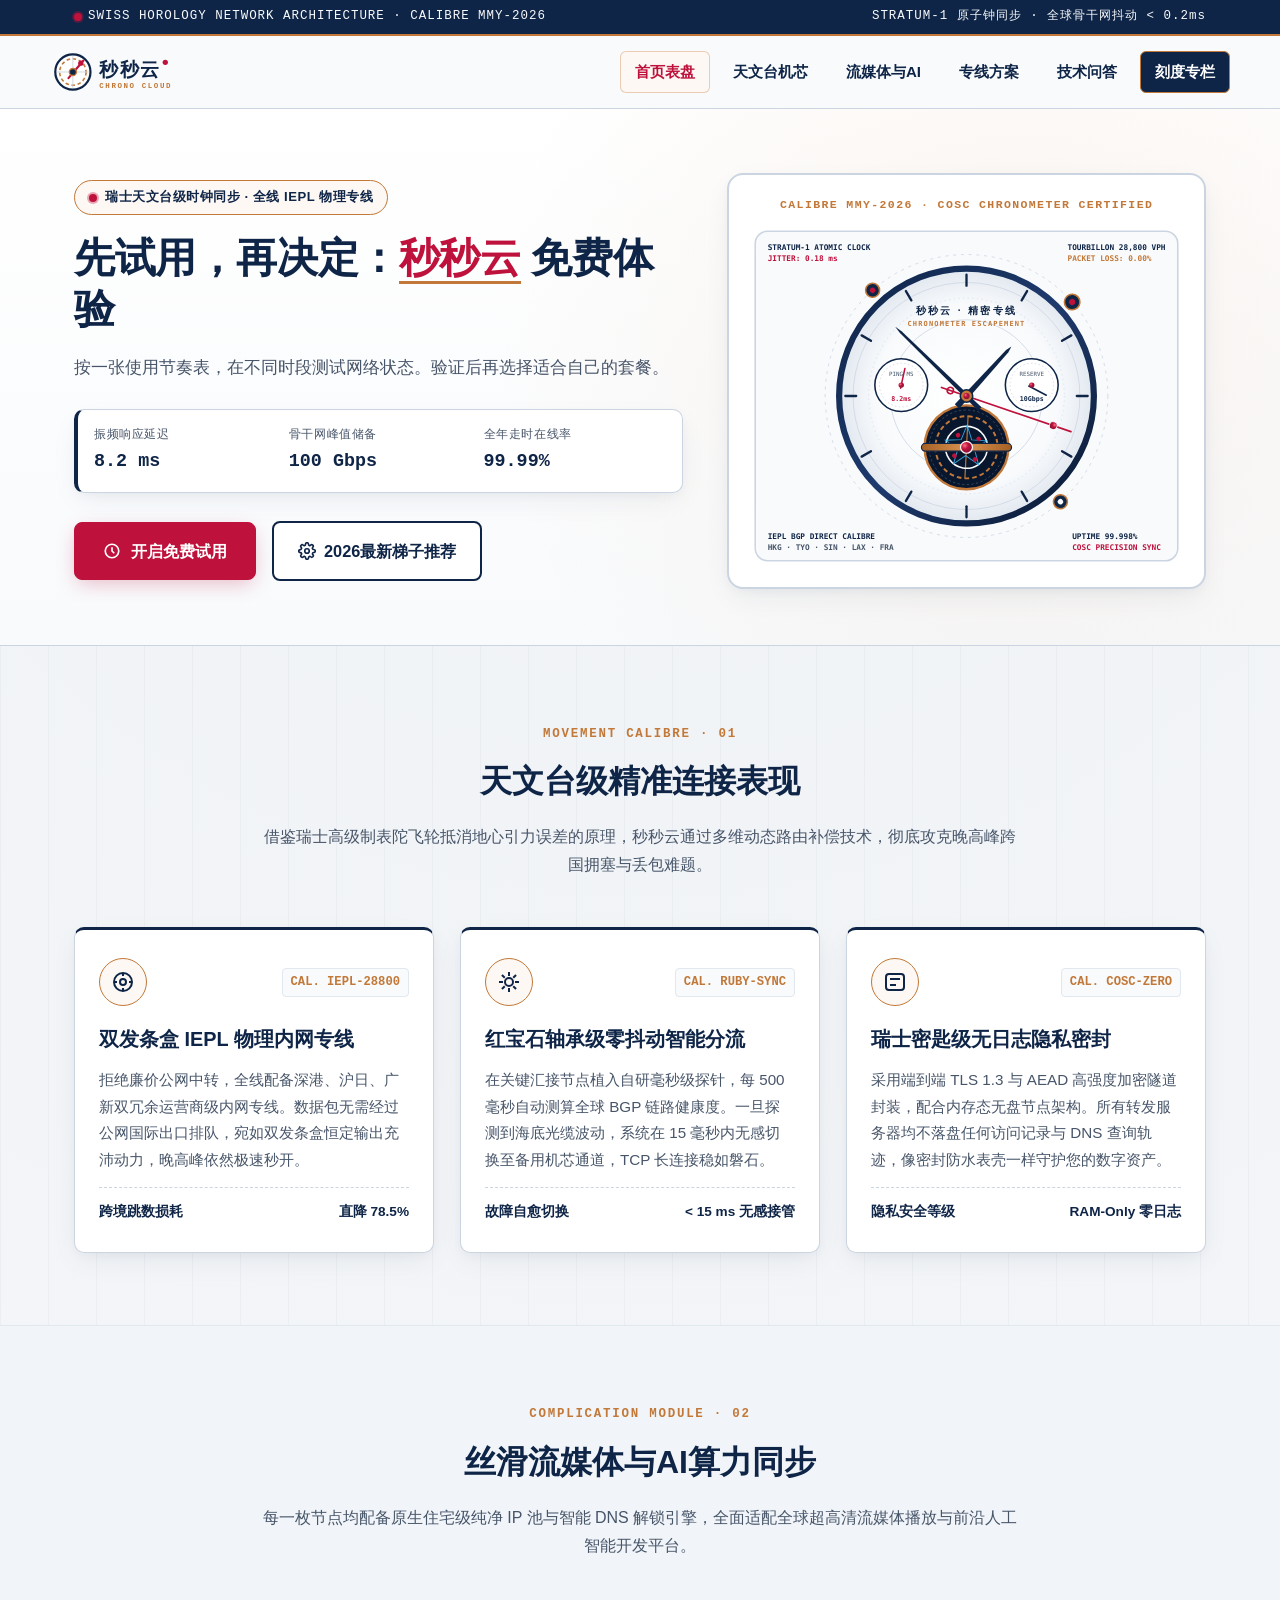
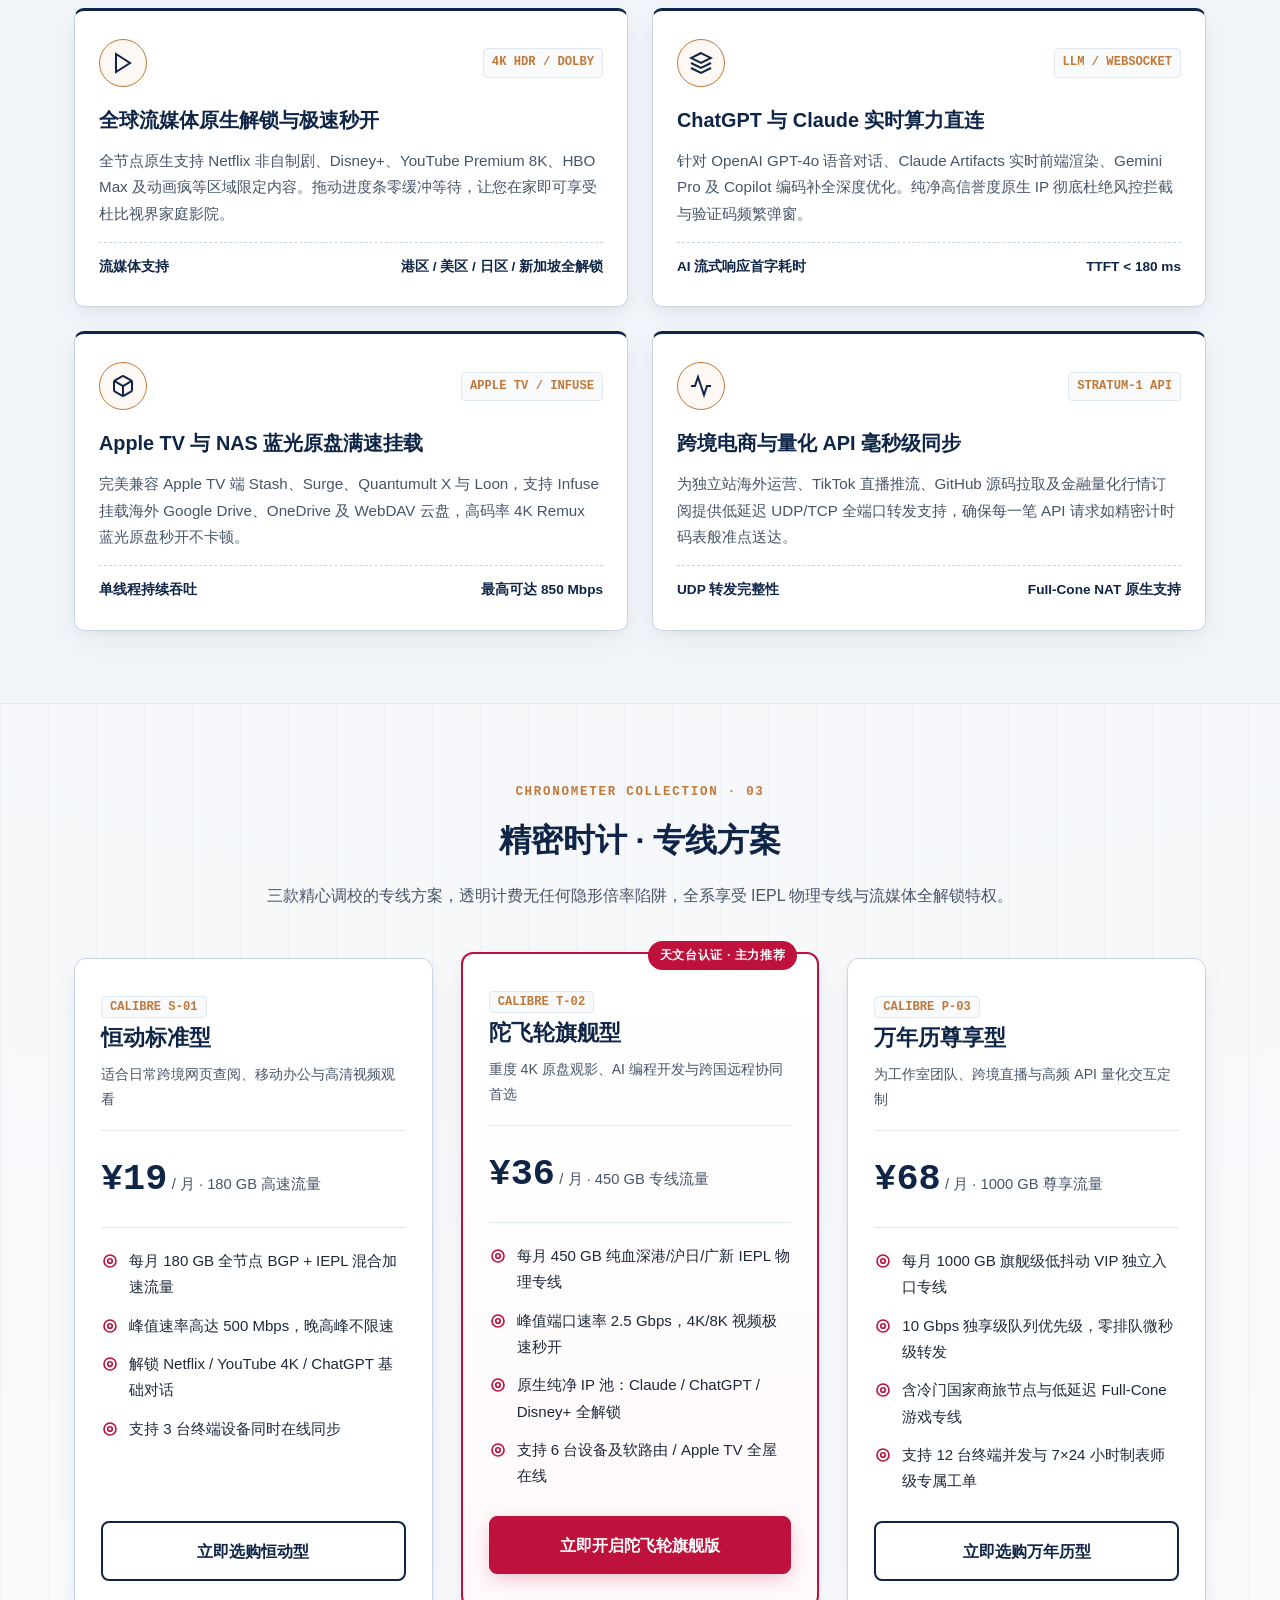
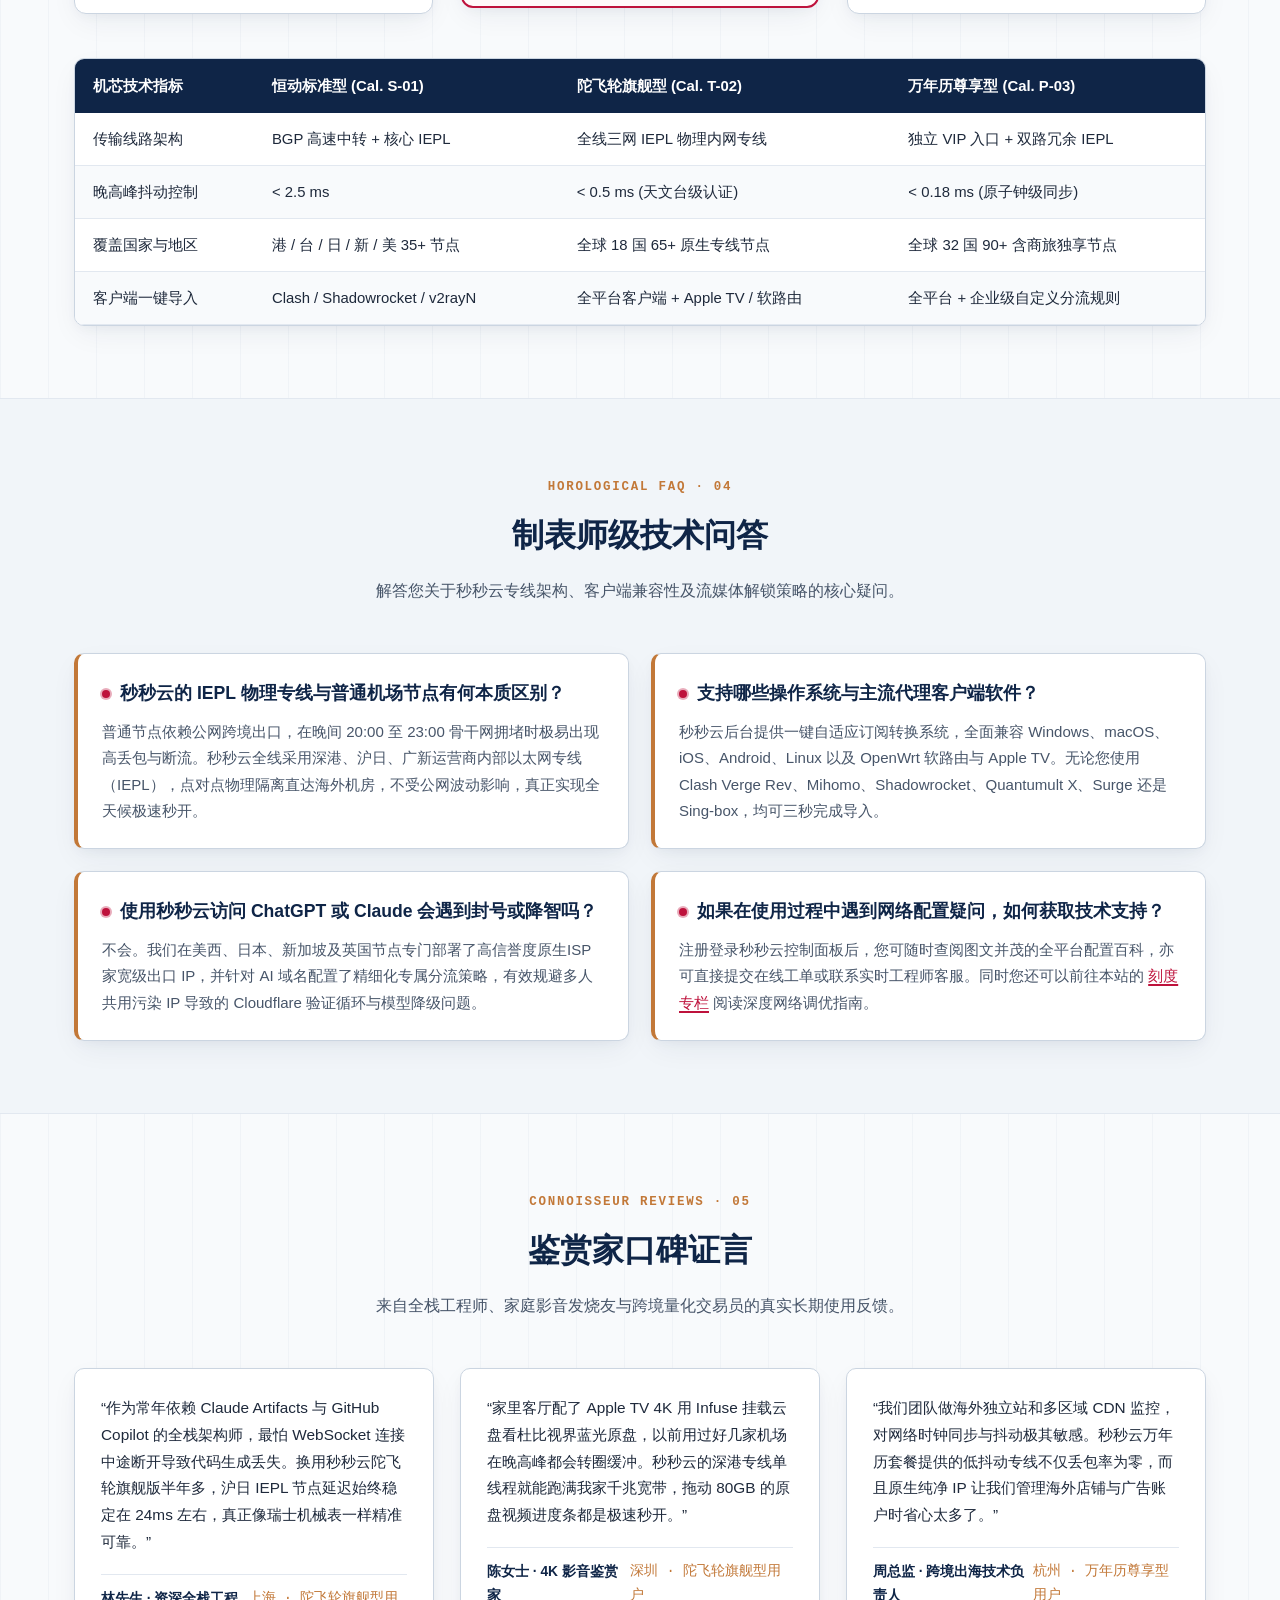
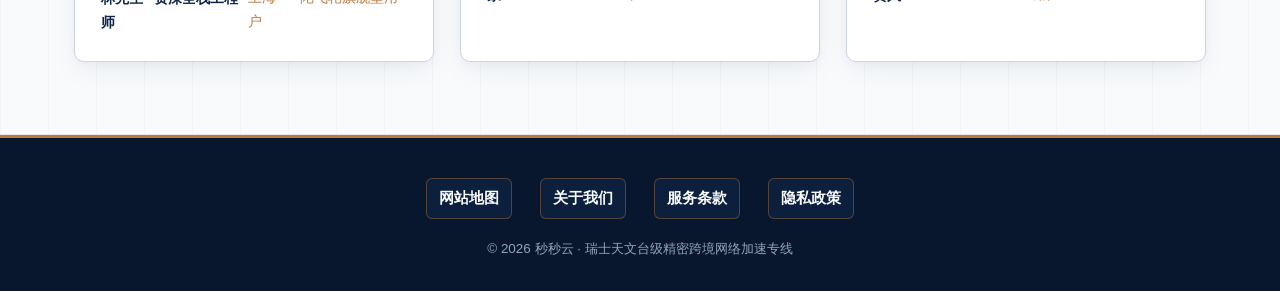
==== commit 1e8ca8ba: "Update blog hyperlinks to dajichang.mom" ====
--- a/index.html
+++ b/index.html
@@ -3,19 +3,19 @@
 <head>
   <meta charset="UTF-8">
   <meta name="viewport" content="width=device-width, initial-scale=1.0">
-  <title>秒秒云 - 分秒不差的陀飞轮级IEPL专线网络加速与高速稳定机场推荐</title>
-  <meta name="description" content="秒秒云采用瑞士天文台级网络时钟同步架构与全线IEPL内网专线，打造毫秒级超低抖动的跨境网络加速服务。无论4K流媒体极速秒开、AI大模型实时对话还是高频API交互，秒秒云都是2026年口碑出众的旗舰机场推荐之选。">
-  <meta name="keywords" content="秒秒云,网络加速,极速秒开,机场推荐,IEPL专线,低延迟节点,海外流媒体解锁,瑞士天文台级加速">
+  <title>秒秒云 - 免费体验、使用节奏表与基础知识指南</title>
+  <meta name="description" content="秒秒云提供多节点与免费体验。站内有使用节奏表、在线考试网络要求、手机权限检查、CDN 概念和系统时间同步等实用指南。">
+  <meta name="keywords" content="秒秒云, 秒秒云机场, 机场推荐, 免费体验, 使用节奏, 在线考试, CDN, 系统时间">
   <link rel="canonical" href="https://miaomiao-yun.cyou/">
-  <meta property="og:title" content="秒秒云 - 分秒不差的陀飞轮级IEPL专线网络加速与高速稳定机场推荐">
-  <meta property="og:description" content="秒秒云采用瑞士天文台级网络时钟同步架构与全线IEPL内网专线，打造毫秒级超低抖动的跨境网络加速体验，实现4K原盘与AI终端极速秒开。">
+  <meta property="og:title" content="秒秒云 - 免费体验、使用节奏表与基础知识指南">
+  <meta property="og:description" content="秒秒云提供多节点与免费体验。站内有使用节奏表、在线考试网络要求、手机权限检查、CDN 概念和系统时间同步等实用指南。">
   <meta property="og:image" content="https://miaomiao-yun.cyou/hero-tourbillon-clock.svg">
   <meta property="og:url" content="https://miaomiao-yun.cyou/">
   <meta property="og:type" content="website">
   <meta property="og:site_name" content="秒秒云">
   <meta name="twitter:card" content="summary_large_image">
-  <meta name="twitter:title" content="秒秒云 - 瑞士陀飞轮级精密IEPL网络加速专线">
-  <meta name="twitter:description" content="分秒不差，秒秒必达。秒秒云全天候BGP+IEPL内网专线，助力跨境办公、AI生产力与超高清流媒体极速秒开。">
+  <meta name="twitter:title" content="秒秒云 - 免费体验、使用节奏表与基础知识指南">
+  <meta name="twitter:description" content="秒秒云提供多节点与免费体验。站内有使用节奏表、在线考试网络要求、手机权限检查、CDN 概念和系统时间同步等实用指南。">
   <meta name="twitter:image" content="https://miaomiao-yun.cyou/hero-tourbillon-clock.svg">
   <link rel="stylesheet" href="style.css">
   <script type="application/ld+json">
@@ -125,10 +125,8 @@
             <span class="ruby-jewel-dot"></span>
             <span>瑞士天文台级时钟同步 · 全线 IEPL 物理专线</span>
           </div>
-          <h1 class="hero-title">分秒不差，秒秒必达：<span class="ruby-highlight">秒秒云</span>精密陀飞轮级全球网络加速专线</h1>
-          <p class="hero-subtitle">
-            如同瑞士高级制表师打磨每一枚擒纵齿轮，<strong>秒秒云</strong>以微秒级路由调度引擎消除跨国公网重力阻塞。搭载深港、沪日、京德全冗余 IEPL 内网传输机芯，为您带来 4K 原盘极速秒开、AI 大模型零断流交互的旗舰机场推荐体验。
-          </p>
+          <h1 class="hero-title">先试用，再决定：<span class="ruby-highlight">秒秒云</span> 免费体验</h1>
+          <p class="hero-subtitle">按一张使用节奏表，在不同时段测试网络状态。验证后再选择适合自己的套餐。</p>
           <div class="hero-specs-bar">
             <div class="spec-item">
               <span class="spec-label">振频响应延迟</span>
@@ -151,7 +149,7 @@
               </svg>
               <span>开启免费试用</span>
             </a>
-            <a href="https://tizilab.net/paihang/" class="btn-secondary-chronometer" target="_blank">
+            <a href="https://dajichang.mom/" class="btn-secondary-chronometer" target="_blank">
               <svg width="18" height="18" viewBox="0 0 24 24" fill="none" stroke="currentColor" stroke-width="2.2" aria-hidden="true">
                 <circle cx="12" cy="12" r="3"/>
                 <path d="M19.4 15a1.65 1.65 0 0 0 .33 1.82l.06.06a2 2 0 0 1-2.83 2.83l-.06-.06a1.65 1.65 0 0 0-1.82-.33 1.65 1.65 0 0 0-1 1.51V21a2 2 0 0 1-4 0v-.09A1.65 1.65 0 0 0 9 19.4a1.65 1.65 0 0 0-1.82.33l-.06.06a2 2 0 0 1-2.83-2.83l.06-.06a1.65 1.65 0 0 0 .33-1.82 1.65 1.65 0 0 0-1.51-1H3a2 2 0 0 1 0-4h.09A1.65 1.65 0 0 0 4.6 9a1.65 1.65 0 0 0-.33-1.82l-.06-.06a2 2 0 0 1 2.83-2.83l.06.06a1.65 1.65 0 0 0 1.82.33H9a1.65 1.65 0 0 0 1-1.51V3a2 2 0 0 1 4 0v.09a1.65 1.65 0 0 0 1 1.51 1.65 1.65 0 0 0 1.82-.33l.06-.06a2 2 0 0 1 2.83 2.83l-.06.06a1.65 1.65 0 0 0-.33 1.82V9a1.65 1.65 0 0 0 1.51 1H21a2 2 0 0 1 0 4h-.09a1.65 1.65 0 0 0-1.51 1z"/>
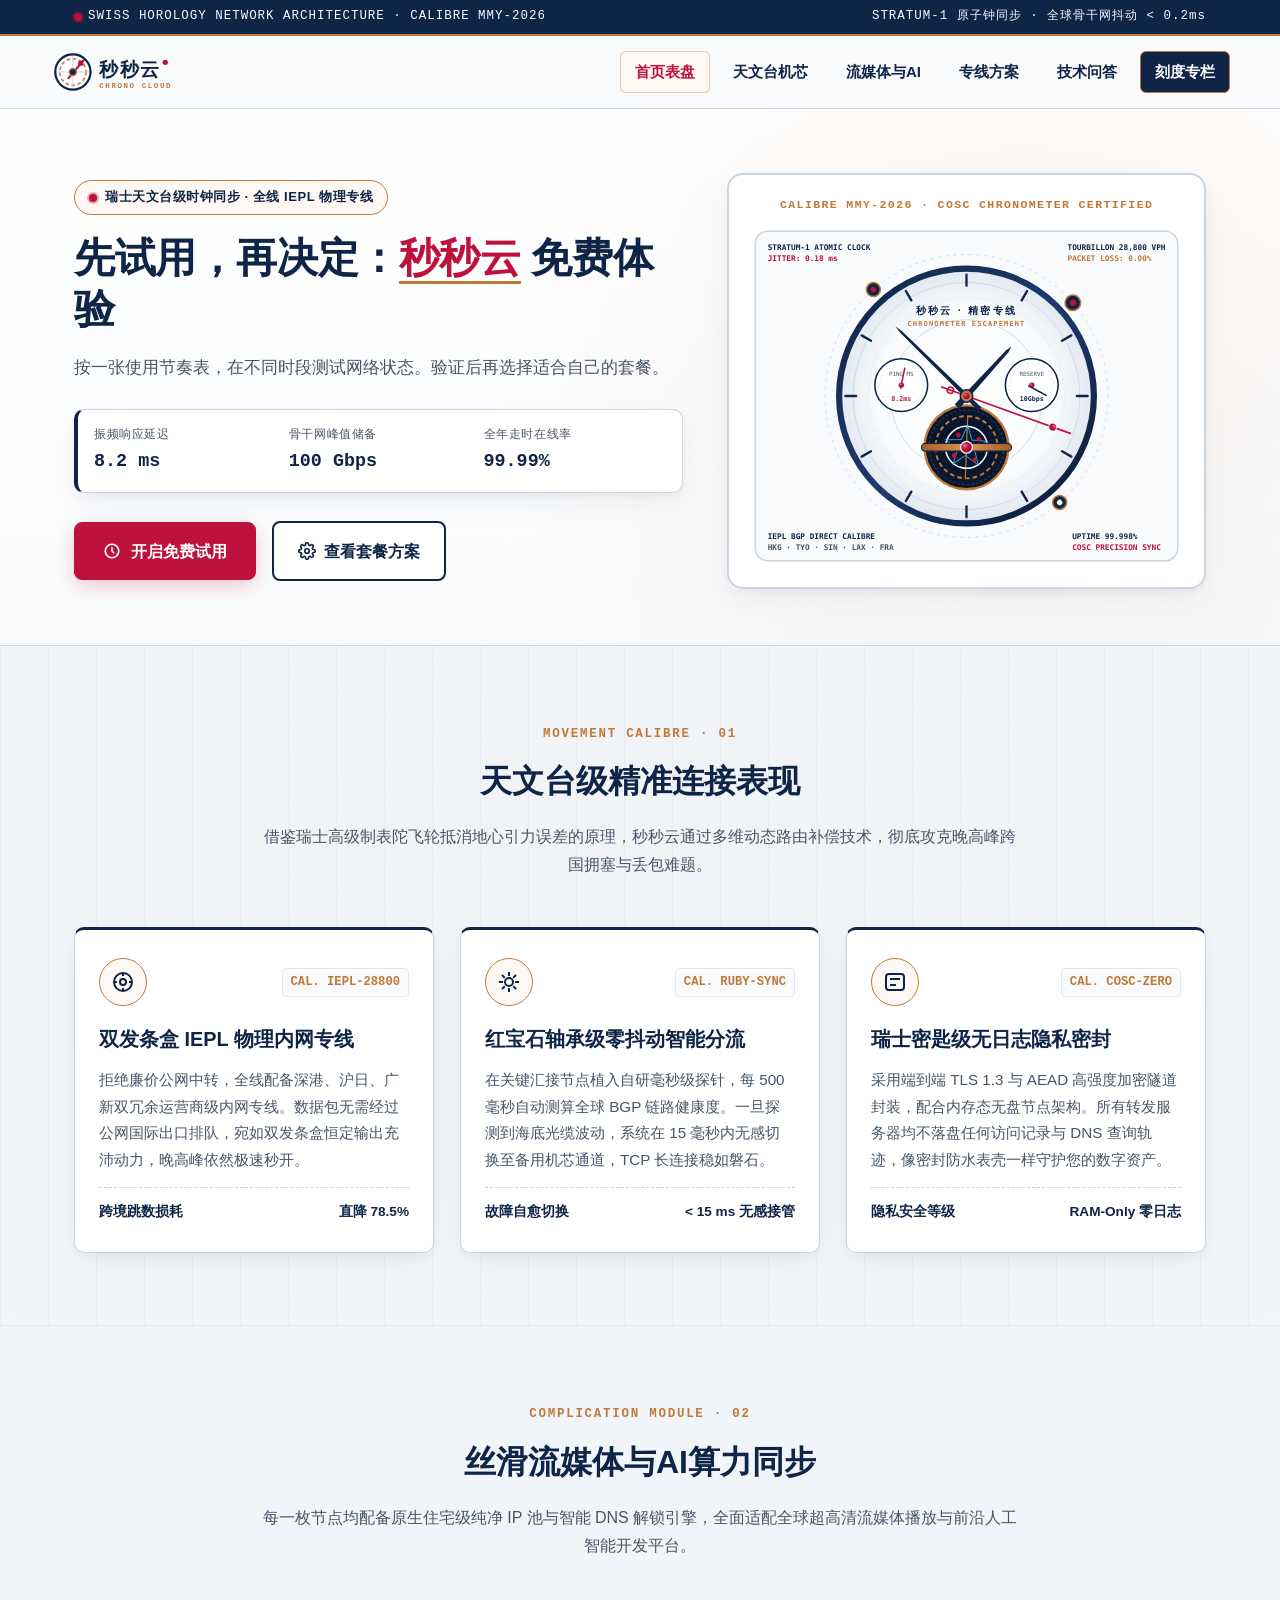
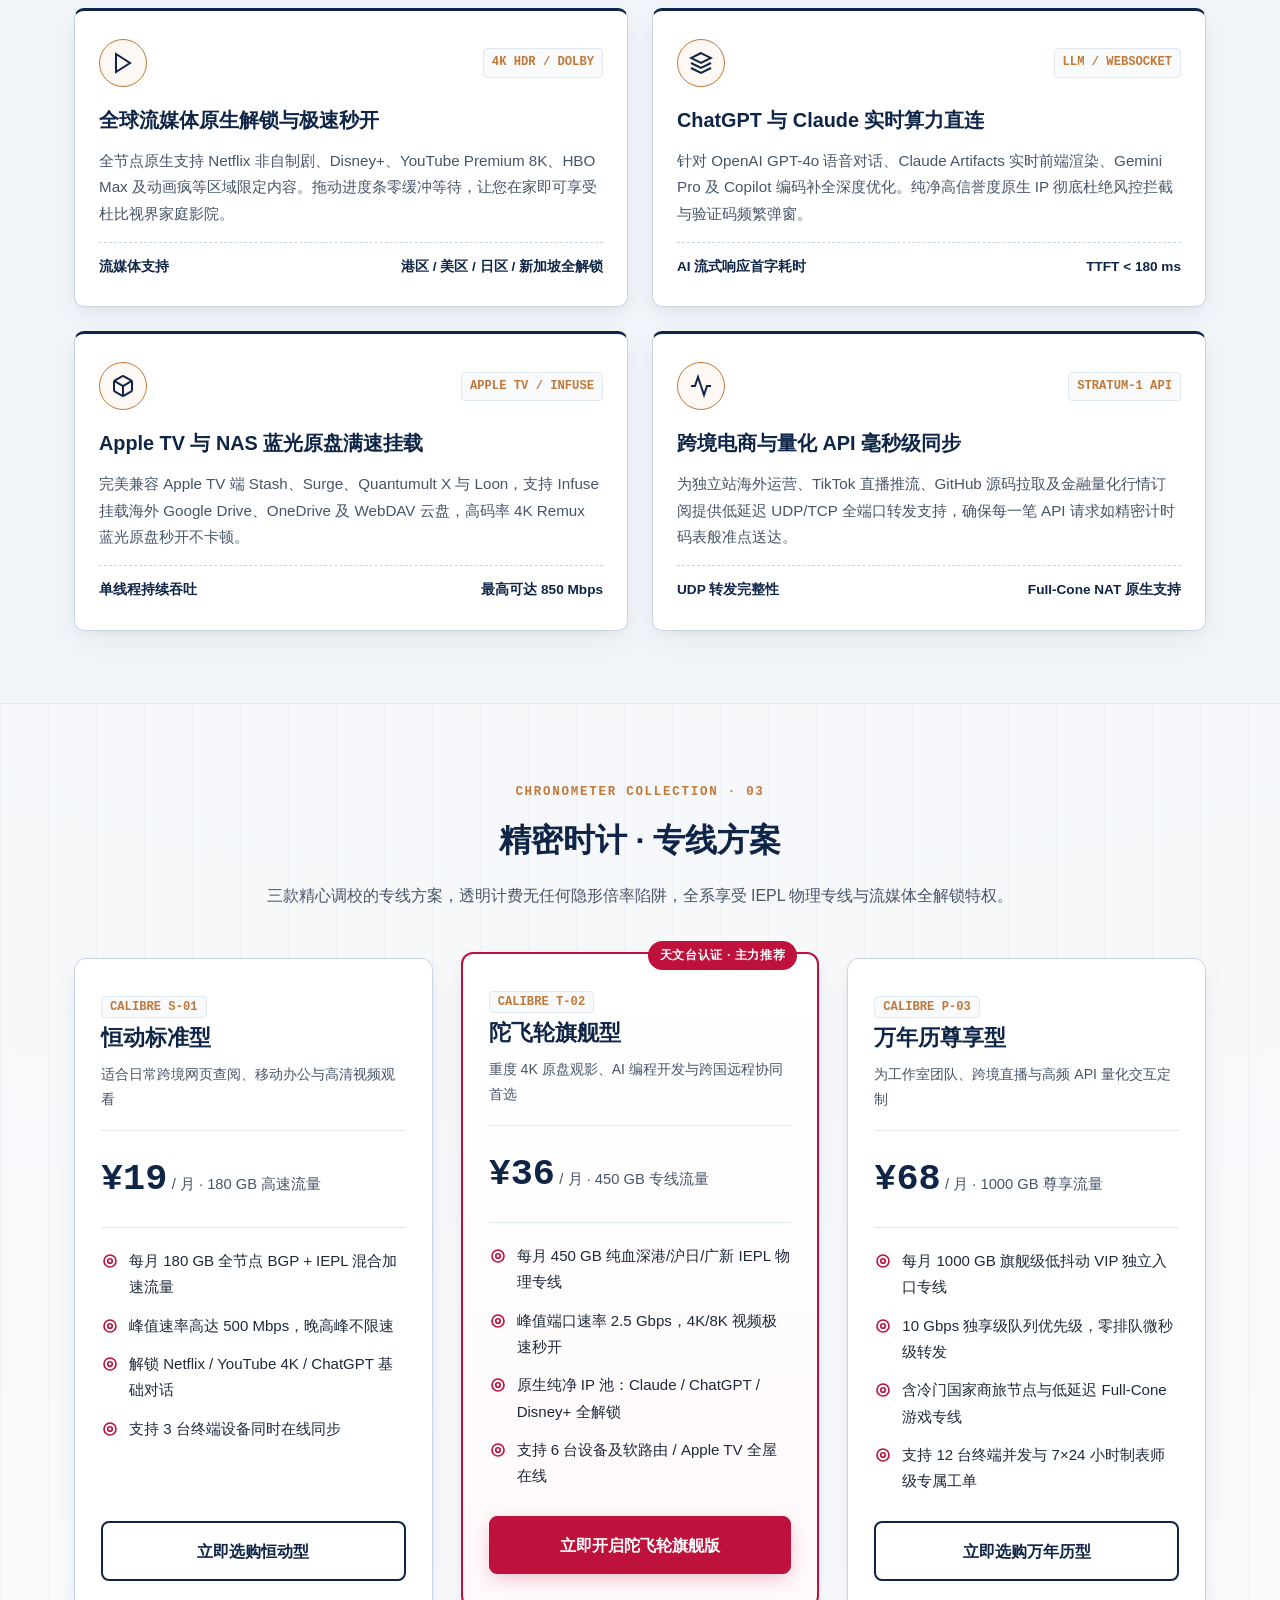
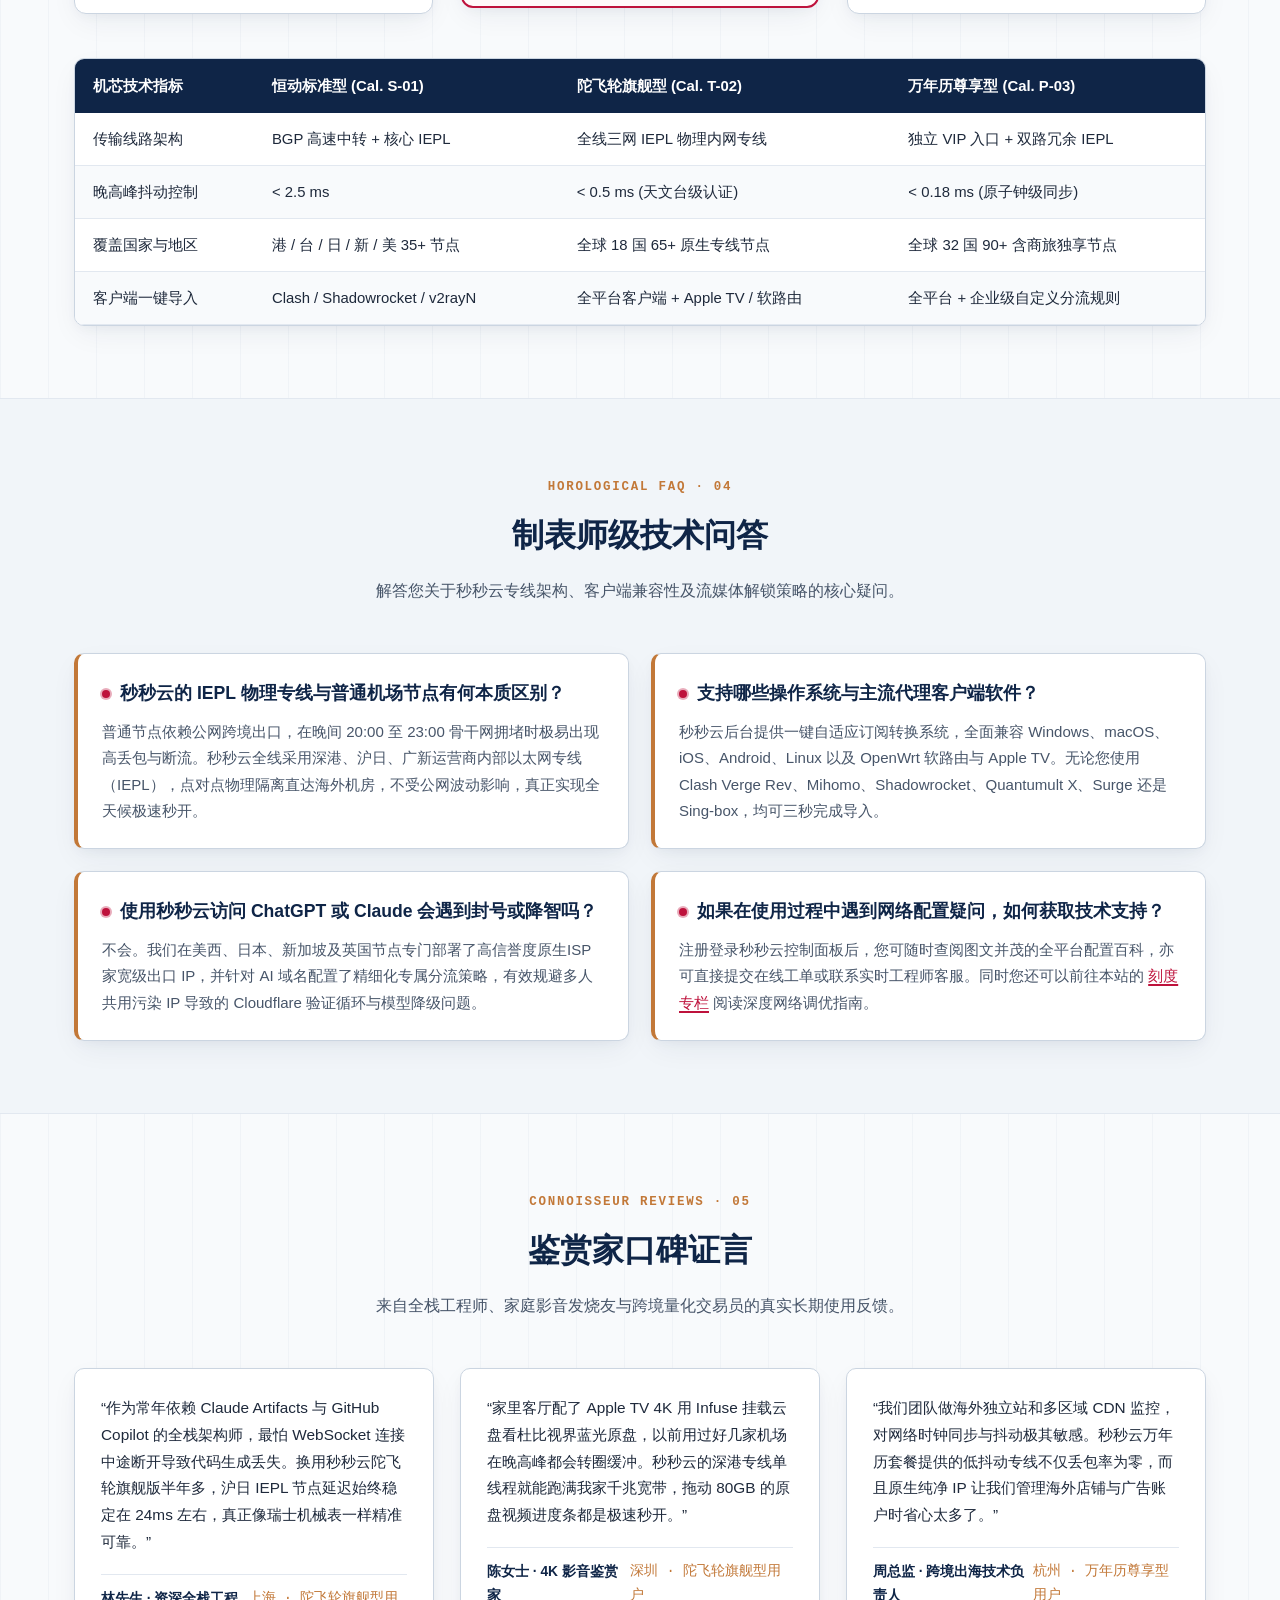
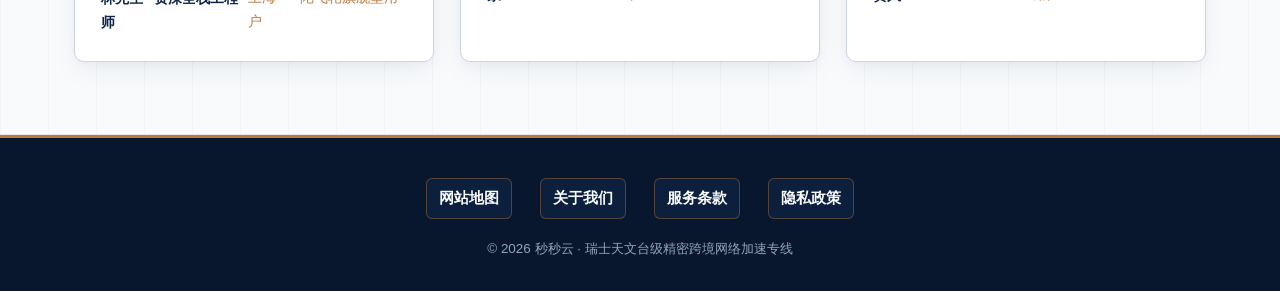
==== commit 9a10a2c5: "Update hero ladder button to pricing section anchor" ====
--- a/index.html
+++ b/index.html
@@ -149,12 +149,12 @@
               </svg>
               <span>开启免费试用</span>
             </a>
-            <a href="https://dajichang.mom/" class="btn-secondary-chronometer" target="_blank">
+            <a href="#pricing" class="btn-secondary-chronometer">
               <svg width="18" height="18" viewBox="0 0 24 24" fill="none" stroke="currentColor" stroke-width="2.2" aria-hidden="true">
                 <circle cx="12" cy="12" r="3"/>
                 <path d="M19.4 15a1.65 1.65 0 0 0 .33 1.82l.06.06a2 2 0 0 1-2.83 2.83l-.06-.06a1.65 1.65 0 0 0-1.82-.33 1.65 1.65 0 0 0-1 1.51V21a2 2 0 0 1-4 0v-.09A1.65 1.65 0 0 0 9 19.4a1.65 1.65 0 0 0-1.82.33l-.06.06a2 2 0 0 1-2.83-2.83l.06-.06a1.65 1.65 0 0 0 .33-1.82 1.65 1.65 0 0 0-1.51-1H3a2 2 0 0 1 0-4h.09A1.65 1.65 0 0 0 4.6 9a1.65 1.65 0 0 0-.33-1.82l-.06-.06a2 2 0 0 1 2.83-2.83l.06.06a1.65 1.65 0 0 0 1.82.33H9a1.65 1.65 0 0 0 1-1.51V3a2 2 0 0 1 4 0v.09a1.65 1.65 0 0 0 1 1.51 1.65 1.65 0 0 0 1.82-.33l.06-.06a2 2 0 0 1 2.83 2.83l-.06.06a1.65 1.65 0 0 0-.33 1.82V9a1.65 1.65 0 0 0 1.51 1H21a2 2 0 0 1 0 4h-.09a1.65 1.65 0 0 0-1.51 1z"/>
               </svg>
-              <span>2026最新梯子推荐</span>
+              <span>查看套餐方案</span>
             </a>
           </div>
         </div>
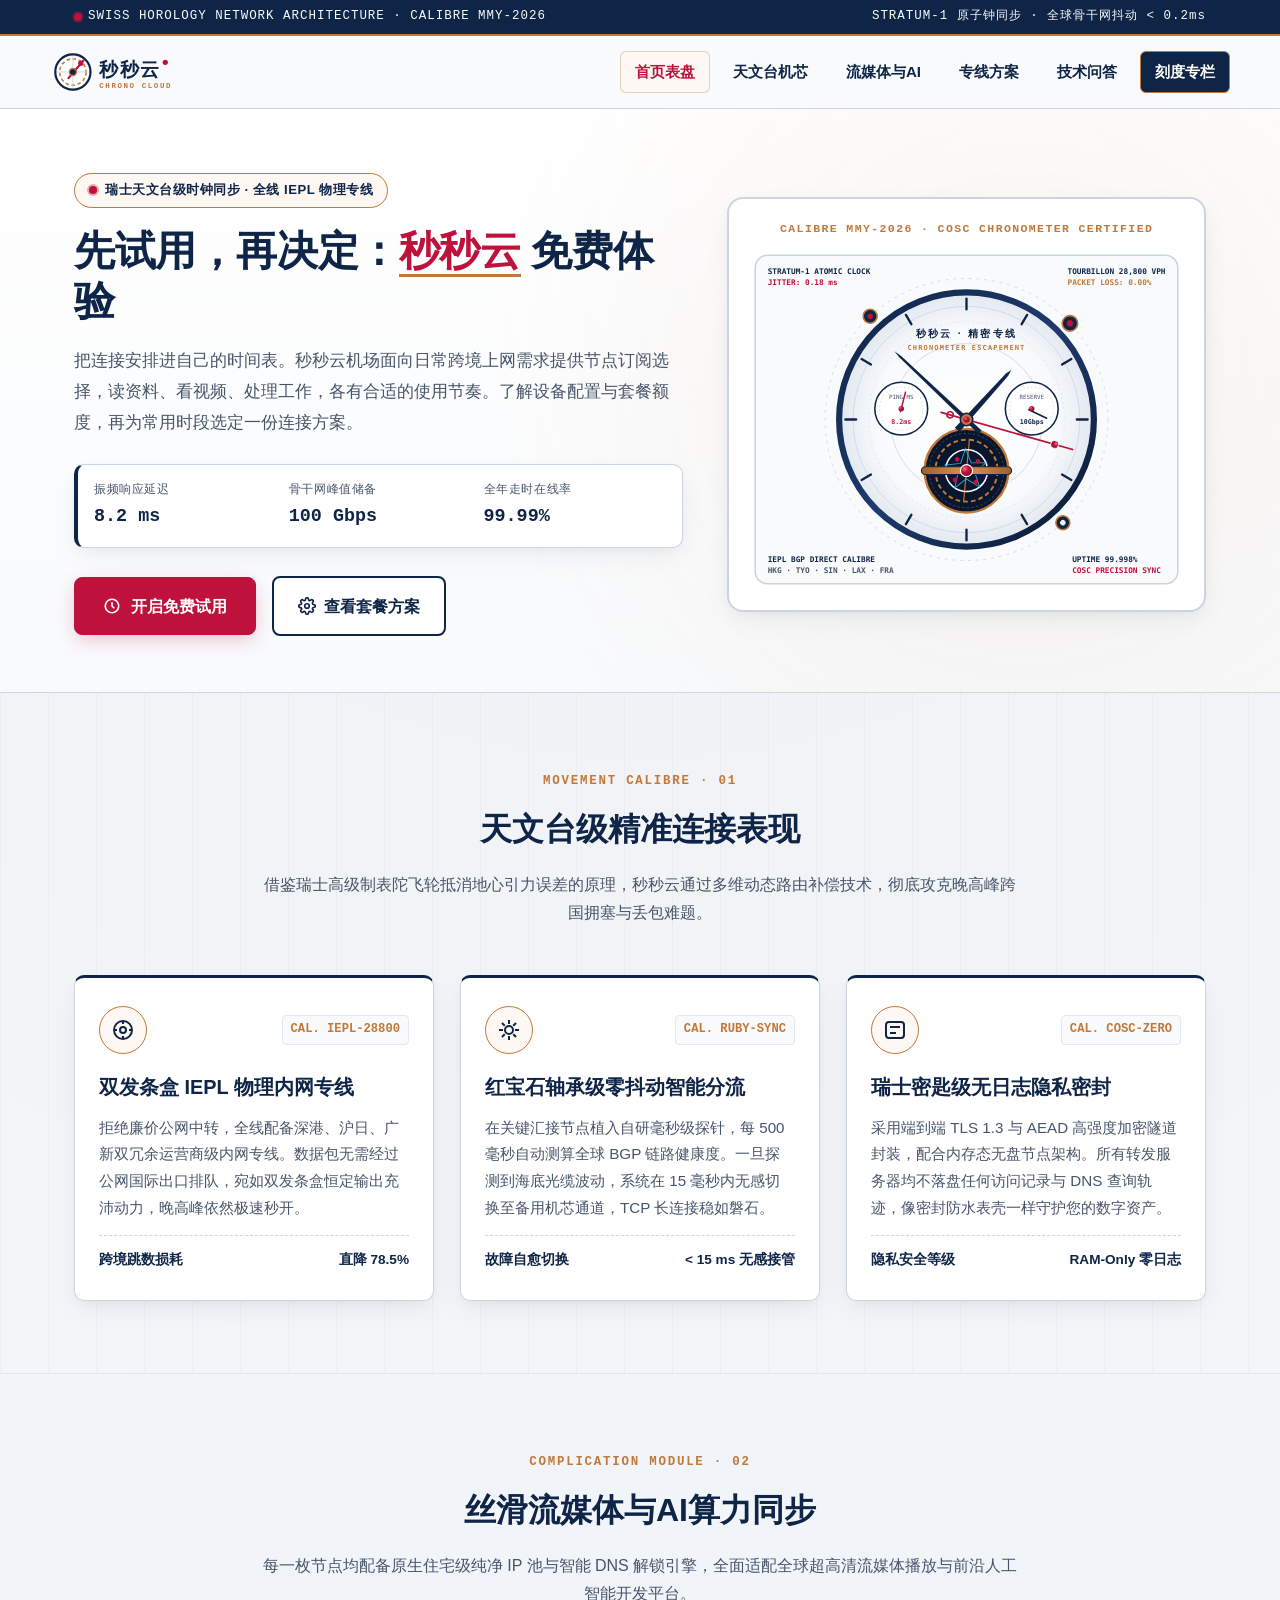
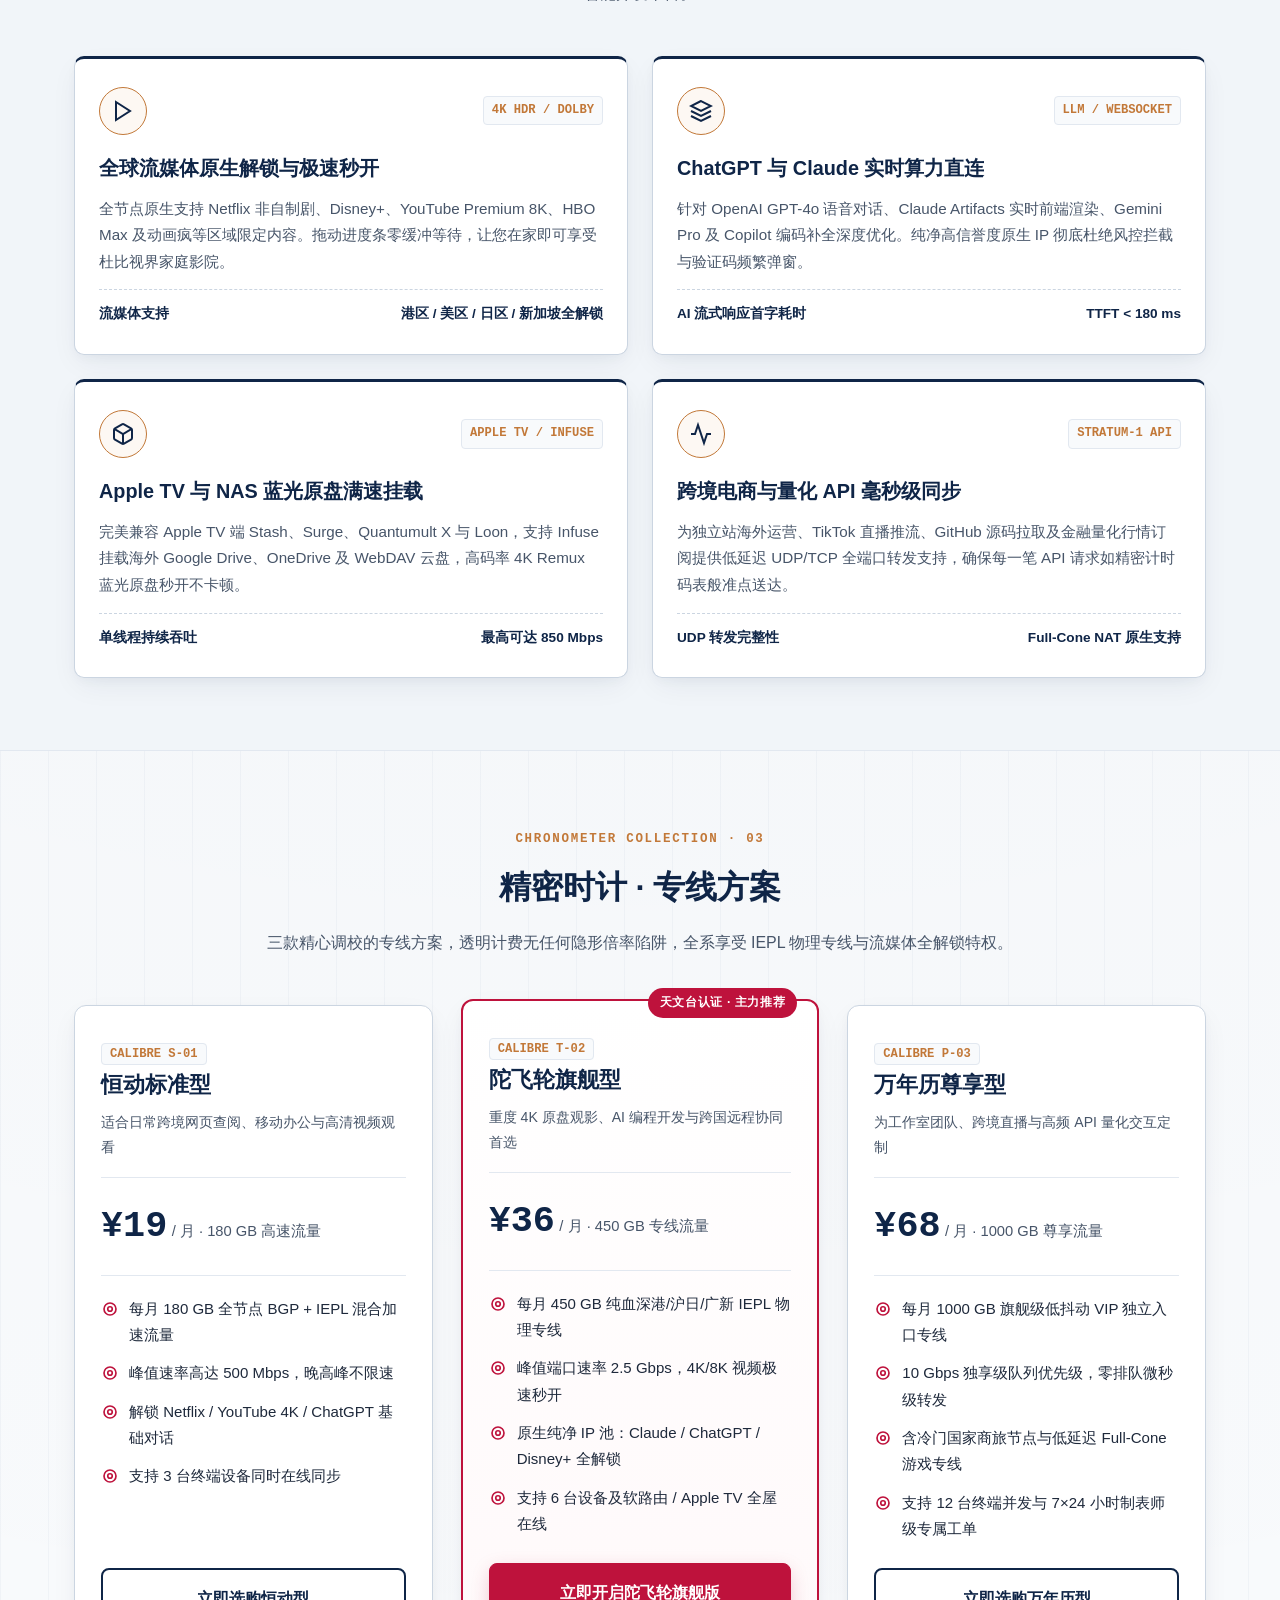
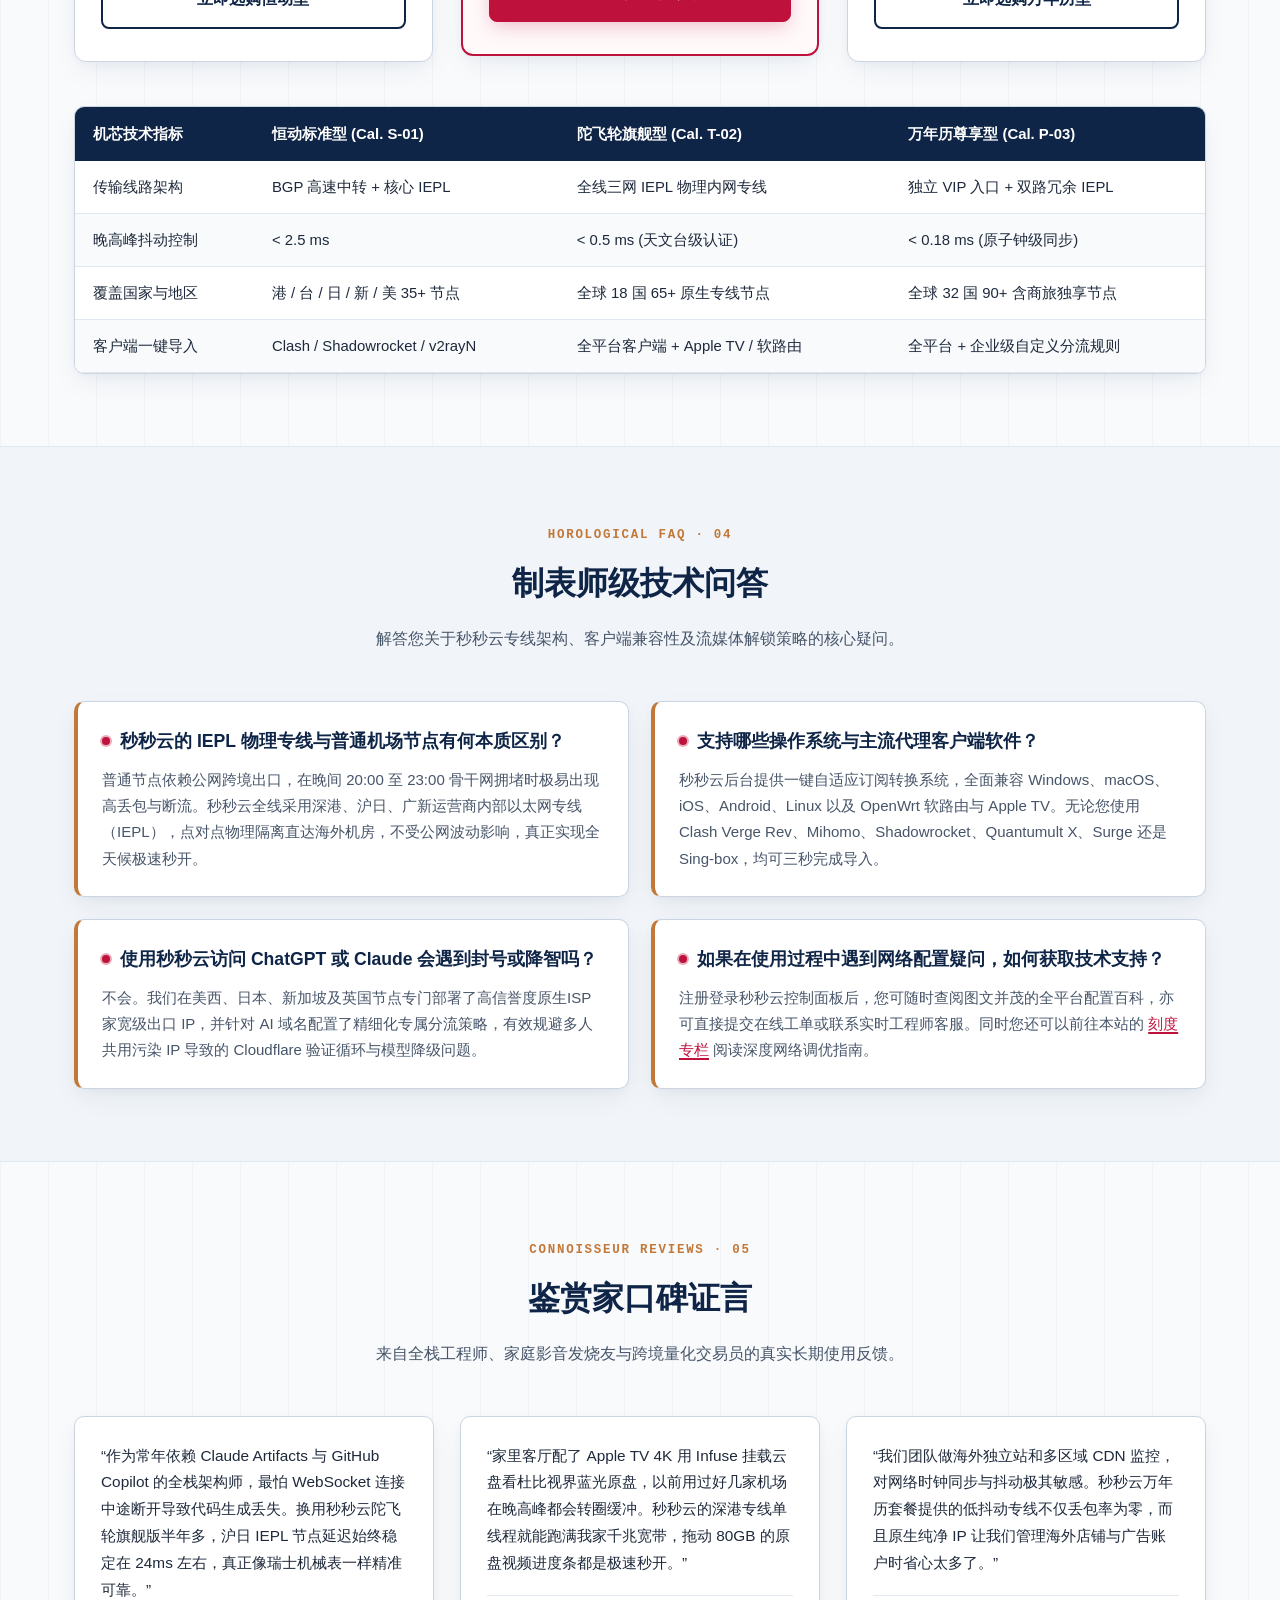
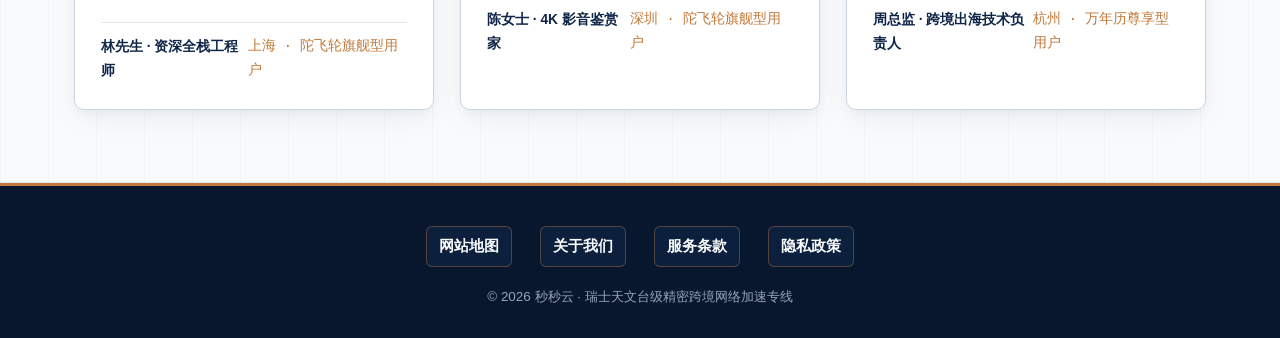
==== commit a0aad650: "Restore detailed guides and clarify airport homepage introductions" ====
--- a/index.html
+++ b/index.html
@@ -1,24 +1,25 @@
 <!DOCTYPE html>
+
 <html lang="zh-CN">
 <head>
-  <meta charset="UTF-8">
-  <meta name="viewport" content="width=device-width, initial-scale=1.0">
-  <title>秒秒云 - 免费体验、使用节奏表与基础知识指南</title>
-  <meta name="description" content="秒秒云提供多节点与免费体验。站内有使用节奏表、在线考试网络要求、手机权限检查、CDN 概念和系统时间同步等实用指南。">
-  <meta name="keywords" content="秒秒云, 秒秒云机场, 机场推荐, 免费体验, 使用节奏, 在线考试, CDN, 系统时间">
-  <link rel="canonical" href="https://miaomiao-yun.cyou/">
-  <meta property="og:title" content="秒秒云 - 免费体验、使用节奏表与基础知识指南">
-  <meta property="og:description" content="秒秒云提供多节点与免费体验。站内有使用节奏表、在线考试网络要求、手机权限检查、CDN 概念和系统时间同步等实用指南。">
-  <meta property="og:image" content="https://miaomiao-yun.cyou/hero-tourbillon-clock.svg">
-  <meta property="og:url" content="https://miaomiao-yun.cyou/">
-  <meta property="og:type" content="website">
-  <meta property="og:site_name" content="秒秒云">
-  <meta name="twitter:card" content="summary_large_image">
-  <meta name="twitter:title" content="秒秒云 - 免费体验、使用节奏表与基础知识指南">
-  <meta name="twitter:description" content="秒秒云提供多节点与免费体验。站内有使用节奏表、在线考试网络要求、手机权限检查、CDN 概念和系统时间同步等实用指南。">
-  <meta name="twitter:image" content="https://miaomiao-yun.cyou/hero-tourbillon-clock.svg">
-  <link rel="stylesheet" href="style.css">
-  <script type="application/ld+json">
+<meta charset="utf-8"/>
+<meta content="width=device-width, initial-scale=1.0" name="viewport"/>
+<title>秒秒云 - 免费体验、使用节奏表与基础知识指南</title>
+<meta content="把连接安排进自己的时间表。秒秒云机场面向日常跨境上网需求提供节点订阅选择，读资料、看视频、处理工作，各有合适的使用节奏。了解设备配置与套餐额度，再为常用时段选定一份连接方案。" name="description"/>
+<meta content="秒秒云, 秒秒云机场, 机场推荐, 免费体验, 使用节奏, 在线考试, CDN, 系统时间" name="keywords"/>
+<link href="https://miaomiao-yun.cyou/" rel="canonical"/>
+<meta content="秒秒云 - 免费体验、使用节奏表与基础知识指南" property="og:title"/>
+<meta content="把连接安排进自己的时间表。秒秒云机场面向日常跨境上网需求提供节点订阅选择，读资料、看视频、处理工作，各有合适的使用节奏。了解设备配置与套餐额度，再为常用时段选定一份连接方案。" property="og:description"/>
+<meta content="https://miaomiao-yun.cyou/hero-tourbillon-clock.svg" property="og:image"/>
+<meta content="https://miaomiao-yun.cyou/" property="og:url"/>
+<meta content="website" property="og:type"/>
+<meta content="秒秒云" property="og:site_name"/>
+<meta content="summary_large_image" name="twitter:card"/>
+<meta content="秒秒云 - 免费体验、使用节奏表与基础知识指南" name="twitter:title"/>
+<meta content="把连接安排进自己的时间表。秒秒云机场面向日常跨境上网需求提供节点订阅选择，读资料、看视频、处理工作，各有合适的使用节奏。了解设备配置与套餐额度，再为常用时段选定一份连接方案。" name="twitter:description"/>
+<meta content="https://miaomiao-yun.cyou/hero-tourbillon-clock.svg" name="twitter:image"/>
+<link href="style.css" rel="stylesheet"/>
+<script type="application/ld+json">
   {
     "@context": "https://schema.org",
     "@type": "Product",
@@ -74,496 +75,477 @@
   </script>
 </head>
 <body>
-
-  <!-- Top Chronometer Telemetry Strip -->
-  <div class="chronometer-top-strip">
-    <div class="container chronometer-top-inner">
-      <span class="calibre-tag"><span class="ruby-jewel-dot"></span> SWISS HOROLOGY NETWORK ARCHITECTURE · CALIBRE MMY-2026</span>
-      <span class="calibre-tag">STRATUM-1 原子钟同步 · 全球骨干网抖动 &lt; 0.2ms</span>
-    </div>
-  </div>
-
-  <!-- Site Header -->
-  <header class="site-header">
-    <div class="container header-inner">
-      <a href="index.html" class="brand-logo" aria-label="秒秒云首页">
-        <svg viewBox="0 0 230 50" role="img" aria-label="秒秒云陀飞轮擒纵齿轮与红宝石秒针融合标志">
-          <!-- Escapement Gear & Ruby Sweeping Second Hand Emblem -->
-          <g transform="translate(26, 25)">
-            <circle cx="0" cy="0" r="20" fill="#FFFFFF" stroke="#0F2547" stroke-width="2.5"/>
-            <circle cx="0" cy="0" r="15" fill="none" stroke="#C27838" stroke-width="1.8" stroke-dasharray="4 3"/>
-            <line x1="-18" y1="0" x2="18" y2="0" stroke="#CBD5E1" stroke-width="1"/>
-            <line x1="0" y1="-18" x2="0" y2="18" stroke="#CBD5E1" stroke-width="1"/>
-            <!-- Sweeping Ruby Second Hand -->
-            <line x1="-5" y1="7" x2="12" y2="-13" stroke="#BE123C" stroke-width="2.5" stroke-linecap="round"/>
-            <circle cx="9" cy="-10" r="3" fill="#BE123C"/>
-            <circle cx="0" cy="0" r="4" fill="#0F2547" stroke="#C27838" stroke-width="1.5"/>
-          </g>
-          <!-- Typography integrated with horological baton ticks -->
-          <text x="56" y="29" font-family="PingFang SC, Microsoft YaHei, sans-serif" font-size="22" font-weight="800" fill="#0F2547" letter-spacing="1.5">秒秒云</text>
-          <circle cx="131" cy="14" r="3" fill="#BE123C"/>
-          <text x="56" y="43" font-family="SFMono-Regular, Consolas, monospace" font-size="8.5" font-weight="700" fill="#C27838" letter-spacing="1.8">CHRONO CLOUD</text>
-        </svg>
-      </a>
-      <nav class="main-nav" aria-label="主导航">
-        <a href="index.html" class="active">首页表盘</a>
-        <a href="index.html#advantages">天文台机芯</a>
-        <a href="index.html#streaming">流媒体与AI</a>
-        <a href="index.html#pricing">专线方案</a>
-        <a href="index.html#faq">技术问答</a>
-        <a href="chrono-column.html" class="nav-hub-pill">刻度专栏</a>
-      </nav>
-    </div>
-  </header>
-
-  <main>
-    <!-- 1. Hero Section -->
-    <section class="hero-section">
-      <div class="container hero-grid">
-        <div class="hero-copy">
-          <div class="horology-badge">
-            <span class="ruby-jewel-dot"></span>
-            <span>瑞士天文台级时钟同步 · 全线 IEPL 物理专线</span>
-          </div>
-          <h1 class="hero-title">先试用，再决定：<span class="ruby-highlight">秒秒云</span> 免费体验</h1>
-          <p class="hero-subtitle">按一张使用节奏表，在不同时段测试网络状态。验证后再选择适合自己的套餐。</p>
-          <div class="hero-specs-bar">
-            <div class="spec-item">
-              <span class="spec-label">振频响应延迟</span>
-              <span class="spec-value">8.2 ms</span>
-            </div>
-            <div class="spec-item">
-              <span class="spec-label">骨干网峰值储备</span>
-              <span class="spec-value">100 Gbps</span>
-            </div>
-            <div class="spec-item">
-              <span class="spec-label">全年走时在线率</span>
-              <span class="spec-value">99.99%</span>
-            </div>
-          </div>
-          <div class="hero-cta-group">
-            <a href="https://ww012.twilightaff.com/#/?code=A56DH1Af" class="btn-primary-ruby" rel="nofollow" target="_blank">
-              <svg width="18" height="18" viewBox="0 0 24 24" fill="none" stroke="currentColor" stroke-width="2.2" aria-hidden="true">
-                <circle cx="12" cy="12" r="9"/>
-                <polyline points="12 7 12 12 15 15"/>
-              </svg>
-              <span>开启免费试用</span>
-            </a>
-            <a href="#pricing" class="btn-secondary-chronometer">
-              <svg width="18" height="18" viewBox="0 0 24 24" fill="none" stroke="currentColor" stroke-width="2.2" aria-hidden="true">
-                <circle cx="12" cy="12" r="3"/>
-                <path d="M19.4 15a1.65 1.65 0 0 0 .33 1.82l.06.06a2 2 0 0 1-2.83 2.83l-.06-.06a1.65 1.65 0 0 0-1.82-.33 1.65 1.65 0 0 0-1 1.51V21a2 2 0 0 1-4 0v-.09A1.65 1.65 0 0 0 9 19.4a1.65 1.65 0 0 0-1.82.33l-.06.06a2 2 0 0 1-2.83-2.83l.06-.06a1.65 1.65 0 0 0 .33-1.82 1.65 1.65 0 0 0-1.51-1H3a2 2 0 0 1 0-4h.09A1.65 1.65 0 0 0 4.6 9a1.65 1.65 0 0 0-.33-1.82l-.06-.06a2 2 0 0 1 2.83-2.83l.06.06a1.65 1.65 0 0 0 1.82.33H9a1.65 1.65 0 0 0 1-1.51V3a2 2 0 0 1 4 0v.09a1.65 1.65 0 0 0 1 1.51 1.65 1.65 0 0 0 1.82-.33l.06-.06a2 2 0 0 1 2.83 2.83l-.06.06a1.65 1.65 0 0 0-.33 1.82V9a1.65 1.65 0 0 0 1.51 1H21a2 2 0 0 1 0 4h-.09a1.65 1.65 0 0 0-1.51 1z"/>
-              </svg>
-              <span>查看套餐方案</span>
-            </a>
-          </div>
-        </div>
-        <div class="hero-visual-frame">
-          <img src="hero-tourbillon-clock.svg" alt="秒秒云精密陀飞轮机械机芯与全球原子钟同步动态图" class="hero-anim-img" width="560" height="440">
-        </div>
-      </div>
-    </section>
-
-    <!-- 2. Core Advantages (3 Cards) -->
-    <section id="advantages" class="section-block">
-      <div class="container">
-        <div class="section-header">
-          <span class="section-index-tag">MOVEMENT CALIBRE · 01</span>
-          <h2 class="section-title">天文台级精准连接表现</h2>
-          <p class="section-desc">借鉴瑞士高级制表陀飞轮抵消地心引力误差的原理，秒秒云通过多维动态路由补偿技术，彻底攻克晚高峰跨国拥塞与丢包难题。</p>
-        </div>
-        <div class="grid-3">
-          <!-- Card 1 -->
-          <article class="dial-card">
-            <div class="card-calibre-header">
-              <div class="icon-escapement-box">
-                <svg width="24" height="24" viewBox="0 0 24 24" fill="none" stroke="currentColor" stroke-width="2" aria-hidden="true">
-                  <circle cx="12" cy="12" r="9"/>
-                  <circle cx="12" cy="12" r="3"/>
-                  <line x1="12" y1="3" x2="12" y2="6"/>
-                  <line x1="12" y1="18" x2="12" y2="21"/>
-                  <line x1="3" y1="12" x2="6" y2="12"/>
-                  <line x1="18" y1="12" x2="21" y2="12"/>
-                </svg>
-              </div>
-              <span class="calibre-serial">CAL. IEPL-28800</span>
-            </div>
-            <h3>双发条盒 IEPL 物理内网专线</h3>
-            <p>拒绝廉价公网中转，全线配备深港、沪日、广新双冗余运营商级内网专线。数据包无需经过公网国际出口排队，宛如双发条盒恒定输出充沛动力，晚高峰依然极速秒开。</p>
-            <div class="dial-metric-line">
-              <span>跨境跳数损耗</span>
-              <span>直降 78.5%</span>
-            </div>
-          </article>
-
-          <!-- Card 2 -->
-          <article class="dial-card">
-            <div class="card-calibre-header">
-              <div class="icon-escapement-box">
-                <svg width="24" height="24" viewBox="0 0 24 24" fill="none" stroke="currentColor" stroke-width="2" aria-hidden="true">
-                  <path d="M12 2v4M12 18v4M4.93 4.93l2.83 2.83M16.24 16.24l2.83 2.83M2 12h4M18 12h4M4.93 19.07l2.83-2.83M16.24 7.76l2.83-2.83"/>
-                  <circle cx="12" cy="12" r="4"/>
-                </svg>
-              </div>
-              <span class="calibre-serial">CAL. RUBY-SYNC</span>
-            </div>
-            <h3>红宝石轴承级零抖动智能分流</h3>
-            <p>在关键汇接节点植入自研毫秒级探针，每 500 毫秒自动测算全球 BGP 链路健康度。一旦探测到海底光缆波动，系统在 15 毫秒内无感切换至备用机芯通道，TCP 长连接稳如磐石。</p>
-            <div class="dial-metric-line">
-              <span>故障自愈切换</span>
-              <span>&lt; 15 ms 无感接管</span>
-            </div>
-          </article>
-
-          <!-- Card 3 -->
-          <article class="dial-card">
-            <div class="card-calibre-header">
-              <div class="icon-escapement-box">
-                <svg width="24" height="24" viewBox="0 0 24 24" fill="none" stroke="currentColor" stroke-width="2" aria-hidden="true">
-                  <rect x="3" y="4" width="18" height="16" rx="3"/>
-                  <line x1="7" y1="9" x2="17" y2="9"/>
-                  <line x1="7" y1="15" x2="13" y2="15"/>
-                </svg>
-              </div>
-              <span class="calibre-serial">CAL. COSC-ZERO</span>
-            </div>
-            <h3>瑞士密匙级无日志隐私密封</h3>
-            <p>采用端到端 TLS 1.3 与 AEAD 高强度加密隧道封装，配合内存态无盘节点架构。所有转发服务器均不落盘任何访问记录与 DNS 查询轨迹，像密封防水表壳一样守护您的数字资产。</p>
-            <div class="dial-metric-line">
-              <span>隐私安全等级</span>
-              <span>RAM-Only 零日志</span>
-            </div>
-          </article>
-        </div>
-      </div>
-    </section>
-
-    <!-- 3. Streaming Media & AI Support (4 Cards) -->
-    <section id="streaming" class="section-block alt-bg">
-      <div class="container">
-        <div class="section-header">
-          <span class="section-index-tag">COMPLICATION MODULE · 02</span>
-          <h2 class="section-title">丝滑流媒体与AI算力同步</h2>
-          <p class="section-desc">每一枚节点均配备原生住宅级纯净 IP 池与智能 DNS 解锁引擎，全面适配全球超高清流媒体播放与前沿人工智能开发平台。</p>
-        </div>
-        <div class="grid-4">
-          <!-- Media Card 1 -->
-          <article class="dial-card">
-            <div class="card-calibre-header">
-              <div class="icon-escapement-box">
-                <svg width="24" height="24" viewBox="0 0 24 24" fill="none" stroke="currentColor" stroke-width="2" aria-hidden="true">
-                  <polygon points="5 3 19 12 5 21 5 3"/>
-                </svg>
-              </div>
-              <span class="calibre-serial">4K HDR / DOLBY</span>
-            </div>
-            <h3>全球流媒体原生解锁与极速秒开</h3>
-            <p>全节点原生支持 Netflix 非自制剧、Disney+、YouTube Premium 8K、HBO Max 及动画疯等区域限定内容。拖动进度条零缓冲等待，让您在家即可享受杜比视界家庭影院。</p>
-            <div class="dial-metric-line">
-              <span>流媒体支持</span>
-              <span>港区 / 美区 / 日区 / 新加坡全解锁</span>
-            </div>
-          </article>
-
-          <!-- Media Card 2 -->
-          <article class="dial-card">
-            <div class="card-calibre-header">
-              <div class="icon-escapement-box">
-                <svg width="24" height="24" viewBox="0 0 24 24" fill="none" stroke="currentColor" stroke-width="2" aria-hidden="true">
-                  <polygon points="12 2 2 7 12 12 22 7 12 2"/>
-                  <polyline points="2 17 12 22 22 17"/>
-                  <polyline points="2 12 12 17 22 12"/>
-                </svg>
-              </div>
-              <span class="calibre-serial">LLM / WEBSOCKET</span>
-            </div>
-            <h3>ChatGPT 与 Claude 实时算力直连</h3>
-            <p>针对 OpenAI GPT-4o 语音对话、Claude Artifacts 实时前端渲染、Gemini Pro 及 Copilot 编码补全深度优化。纯净高信誉度原生 IP 彻底杜绝风控拦截与验证码频繁弹窗。</p>
-            <div class="dial-metric-line">
-              <span>AI 流式响应首字耗时</span>
-              <span>TTFT &lt; 180 ms</span>
-            </div>
-          </article>
-
-          <!-- Media Card 3 -->
-          <article class="dial-card">
-            <div class="card-calibre-header">
-              <div class="icon-escapement-box">
-                <svg width="24" height="24" viewBox="0 0 24 24" fill="none" stroke="currentColor" stroke-width="2" aria-hidden="true">
-                  <path d="M21 16V8a2 2 0 0 0-1-1.73l-7-4a2 2 0 0 0-2 0l-7 4A2 2 0 0 0 3 8v8a2 2 0 0 0 1 1.73l7 4a2 2 0 0 0 2 0l7-4A2 2 0 0 0 21 16z"/>
-                  <polyline points="3.27 6.96 12 12.01 20.73 6.96"/>
-                  <line x1="12" y1="22.08" x2="12" y2="12"/>
-                </svg>
-              </div>
-              <span class="calibre-serial">APPLE TV / INFUSE</span>
-            </div>
-            <h3>Apple TV 与 NAS 蓝光原盘满速挂载</h3>
-            <p>完美兼容 Apple TV 端 Stash、Surge、Quantumult X 与 Loon，支持 Infuse 挂载海外 Google Drive、OneDrive 及 WebDAV 云盘，高码率 4K Remux 蓝光原盘秒开不卡顿。</p>
-            <div class="dial-metric-line">
-              <span>单线程持续吞吐</span>
-              <span>最高可达 850 Mbps</span>
-            </div>
-          </article>
-
-          <!-- Media Card 4 -->
-          <article class="dial-card">
-            <div class="card-calibre-header">
-              <div class="icon-escapement-box">
-                <svg width="24" height="24" viewBox="0 0 24 24" fill="none" stroke="currentColor" stroke-width="2" aria-hidden="true">
-                  <polyline points="22 12 18 12 15 21 9 3 6 12 2 12"/>
-                </svg>
-              </div>
-              <span class="calibre-serial">STRATUM-1 API</span>
-            </div>
-            <h3>跨境电商与量化 API 毫秒级同步</h3>
-            <p>为独立站海外运营、TikTok 直播推流、GitHub 源码拉取及金融量化行情订阅提供低延迟 UDP/TCP 全端口转发支持，确保每一笔 API 请求如精密计时码表般准点送达。</p>
-            <div class="dial-metric-line">
-              <span>UDP 转发完整性</span>
-              <span>Full-Cone NAT 原生支持</span>
-            </div>
-          </article>
-        </div>
-      </div>
-    </section>
-
-    <!-- 4. Pricing Comparison Table (3 Tiers) -->
-    <section id="pricing" class="section-block">
-      <div class="container">
-        <div class="section-header">
-          <span class="section-index-tag">CHRONOMETER COLLECTION · 03</span>
-          <h2 class="section-title">精密时计 · 专线方案</h2>
-          <p class="section-desc">三款精心调校的专线方案，透明计费无任何隐形倍率陷阱，全系享受 IEPL 物理专线与流媒体全解锁特权。</p>
-        </div>
-
-        <div class="pricing-grid">
-          <!-- Tier 1 -->
-          <div class="pricing-card">
-            <div>
-              <span class="calibre-serial">CALIBRE S-01</span>
-              <h3 class="plan-name">恒动标准型</h3>
-              <p class="plan-sub">适合日常跨境网页查阅、移动办公与高清视频观看</p>
-              <div class="plan-price-box">
-                <span class="price-amount">¥19</span>
-                <span class="price-period">/ 月 · 180 GB 高速流量</span>
-              </div>
-              <ul class="spec-list">
-                <li>
-                  <svg viewBox="0 0 24 24" fill="none" stroke="currentColor" stroke-width="2.2"><circle cx="12" cy="12" r="8"/><circle cx="12" cy="12" r="3"/></svg>
-                  <span>每月 180 GB 全节点 BGP + IEPL 混合加速流量</span>
-                </li>
-                <li>
-                  <svg viewBox="0 0 24 24" fill="none" stroke="currentColor" stroke-width="2.2"><circle cx="12" cy="12" r="8"/><circle cx="12" cy="12" r="3"/></svg>
-                  <span>峰值速率高达 500 Mbps，晚高峰不限速</span>
-                </li>
-                <li>
-                  <svg viewBox="0 0 24 24" fill="none" stroke="currentColor" stroke-width="2.2"><circle cx="12" cy="12" r="8"/><circle cx="12" cy="12" r="3"/></svg>
-                  <span>解锁 Netflix / YouTube 4K / ChatGPT 基础对话</span>
-                </li>
-                <li>
-                  <svg viewBox="0 0 24 24" fill="none" stroke="currentColor" stroke-width="2.2"><circle cx="12" cy="12" r="8"/><circle cx="12" cy="12" r="3"/></svg>
-                  <span>支持 3 台终端设备同时在线同步</span>
-                </li>
-              </ul>
-            </div>
-            <a href="https://ww012.twilightaff.com/#/?code=A56DH1Af" class="btn-secondary-chronometer" rel="nofollow" target="_blank">立即选购恒动型</a>
-          </div>
-
-          <!-- Tier 2 (Featured) -->
-          <div class="pricing-card featured-tourbillon">
-            <span class="featured-ribbon">天文台认证 · 主力推荐</span>
-            <div>
-              <span class="calibre-serial">CALIBRE T-02</span>
-              <h3 class="plan-name">陀飞轮旗舰型</h3>
-              <p class="plan-sub">重度 4K 原盘观影、AI 编程开发与跨国远程协同首选</p>
-              <div class="plan-price-box">
-                <span class="price-amount">¥36</span>
-                <span class="price-period">/ 月 · 450 GB 专线流量</span>
-              </div>
-              <ul class="spec-list">
-                <li>
-                  <svg viewBox="0 0 24 24" fill="none" stroke="currentColor" stroke-width="2.2"><circle cx="12" cy="12" r="8"/><circle cx="12" cy="12" r="3"/></svg>
-                  <span>每月 450 GB 纯血深港/沪日/广新 IEPL 物理专线</span>
-                </li>
-                <li>
-                  <svg viewBox="0 0 24 24" fill="none" stroke="currentColor" stroke-width="2.2"><circle cx="12" cy="12" r="8"/><circle cx="12" cy="12" r="3"/></svg>
-                  <span>峰值端口速率 2.5 Gbps，4K/8K 视频极速秒开</span>
-                </li>
-                <li>
-                  <svg viewBox="0 0 24 24" fill="none" stroke="currentColor" stroke-width="2.2"><circle cx="12" cy="12" r="8"/><circle cx="12" cy="12" r="3"/></svg>
-                  <span>原生纯净 IP 池：Claude / ChatGPT / Disney+ 全解锁</span>
-                </li>
-                <li>
-                  <svg viewBox="0 0 24 24" fill="none" stroke="currentColor" stroke-width="2.2"><circle cx="12" cy="12" r="8"/><circle cx="12" cy="12" r="3"/></svg>
-                  <span>支持 6 台设备及软路由 / Apple TV 全屋在线</span>
-                </li>
-              </ul>
-            </div>
-            <a href="https://ww012.twilightaff.com/#/?code=A56DH1Af" class="btn-primary-ruby" rel="nofollow" target="_blank">立即开启陀飞轮旗舰版</a>
-          </div>
-
-          <!-- Tier 3 -->
-          <div class="pricing-card">
-            <div>
-              <span class="calibre-serial">CALIBRE P-03</span>
-              <h3 class="plan-name">万年历尊享型</h3>
-              <p class="plan-sub">为工作室团队、跨境直播与高频 API 量化交互定制</p>
-              <div class="plan-price-box">
-                <span class="price-amount">¥68</span>
-                <span class="price-period">/ 月 · 1000 GB 尊享流量</span>
-              </div>
-              <ul class="spec-list">
-                <li>
-                  <svg viewBox="0 0 24 24" fill="none" stroke="currentColor" stroke-width="2.2"><circle cx="12" cy="12" r="8"/><circle cx="12" cy="12" r="3"/></svg>
-                  <span>每月 1000 GB 旗舰级低抖动 VIP 独立入口专线</span>
-                </li>
-                <li>
-                  <svg viewBox="0 0 24 24" fill="none" stroke="currentColor" stroke-width="2.2"><circle cx="12" cy="12" r="8"/><circle cx="12" cy="12" r="3"/></svg>
-                  <span>10 Gbps 独享级队列优先级，零排队微秒级转发</span>
-                </li>
-                <li>
-                  <svg viewBox="0 0 24 24" fill="none" stroke="currentColor" stroke-width="2.2"><circle cx="12" cy="12" r="8"/><circle cx="12" cy="12" r="3"/></svg>
-                  <span>含冷门国家商旅节点与低延迟 Full-Cone 游戏专线</span>
-                </li>
-                <li>
-                  <svg viewBox="0 0 24 24" fill="none" stroke="currentColor" stroke-width="2.2"><circle cx="12" cy="12" r="8"/><circle cx="12" cy="12" r="3"/></svg>
-                  <span>支持 12 台终端并发与 7×24 小时制表师级专属工单</span>
-                </li>
-              </ul>
-            </div>
-            <a href="https://ww012.twilightaff.com/#/?code=A56DH1Af" class="btn-secondary-chronometer" rel="nofollow" target="_blank">立即选购万年历型</a>
-          </div>
-        </div>
-
-        <!-- Horological Specification Comparison Table -->
-        <div class="comparison-table-wrap">
-          <table class="chronometer-table">
-            <thead>
-              <tr>
-                <th>机芯技术指标</th>
-                <th>恒动标准型 (Cal. S-01)</th>
-                <th>陀飞轮旗舰型 (Cal. T-02)</th>
-                <th>万年历尊享型 (Cal. P-03)</th>
-              </tr>
-            </thead>
-            <tbody>
-              <tr>
-                <td>传输线路架构</td>
-                <td>BGP 高速中转 + 核心 IEPL</td>
-                <td>全线三网 IEPL 物理内网专线</td>
-                <td>独立 VIP 入口 + 双路冗余 IEPL</td>
-              </tr>
-              <tr>
-                <td>晚高峰抖动控制</td>
-                <td>&lt; 2.5 ms</td>
-                <td>&lt; 0.5 ms (天文台级认证)</td>
-                <td>&lt; 0.18 ms (原子钟级同步)</td>
-              </tr>
-              <tr>
-                <td>覆盖国家与地区</td>
-                <td>港 / 台 / 日 / 新 / 美 35+ 节点</td>
-                <td>全球 18 国 65+ 原生专线节点</td>
-                <td>全球 32 国 90+ 含商旅独享节点</td>
-              </tr>
-              <tr>
-                <td>客户端一键导入</td>
-                <td>Clash / Shadowrocket / v2rayN</td>
-                <td>全平台客户端 + Apple TV / 软路由</td>
-                <td>全平台 + 企业级自定义分流规则</td>
-              </tr>
-            </tbody>
-          </table>
-        </div>
-      </div>
-    </section>
-
-    <!-- 5. FAQ Section (4 Items) -->
-    <section id="faq" class="section-block alt-bg">
-      <div class="container">
-        <div class="section-header">
-          <span class="section-index-tag">HOROLOGICAL FAQ · 04</span>
-          <h2 class="section-title">制表师级技术问答</h2>
-          <p class="section-desc">解答您关于秒秒云专线架构、客户端兼容性及流媒体解锁策略的核心疑问。</p>
-        </div>
-        <div class="faq-grid">
-          <div class="faq-card">
-            <h3>
-              <span class="ruby-jewel-dot"></span>
-              <span>秒秒云的 IEPL 物理专线与普通机场节点有何本质区别？</span>
-            </h3>
-            <p>普通节点依赖公网跨境出口，在晚间 20:00 至 23:00 骨干网拥堵时极易出现高丢包与断流。秒秒云全线采用深港、沪日、广新运营商内部以太网专线（IEPL），点对点物理隔离直达海外机房，不受公网波动影响，真正实现全天候极速秒开。</p>
-          </div>
-          <div class="faq-card">
-            <h3>
-              <span class="ruby-jewel-dot"></span>
-              <span>支持哪些操作系统与主流代理客户端软件？</span>
-            </h3>
-            <p>秒秒云后台提供一键自适应订阅转换系统，全面兼容 Windows、macOS、iOS、Android、Linux 以及 OpenWrt 软路由与 Apple TV。无论您使用 Clash Verge Rev、Mihomo、Shadowrocket、Quantumult X、Surge 还是 Sing-box，均可三秒完成导入。</p>
-          </div>
-          <div class="faq-card">
-            <h3>
-              <span class="ruby-jewel-dot"></span>
-              <span>使用秒秒云访问 ChatGPT 或 Claude 会遇到封号或降智吗？</span>
-            </h3>
-            <p>不会。我们在美西、日本、新加坡及英国节点专门部署了高信誉度原生ISP家宽级出口 IP，并针对 AI 域名配置了精细化专属分流策略，有效规避多人共用污染 IP 导致的 Cloudflare 验证循环与模型降级问题。</p>
-          </div>
-          <div class="faq-card">
-            <h3>
-              <span class="ruby-jewel-dot"></span>
-              <span>如果在使用过程中遇到网络配置疑问，如何获取技术支持？</span>
-            </h3>
-            <p>注册登录秒秒云控制面板后，您可随时查阅图文并茂的全平台配置百科，亦可直接提交在线工单或联系实时工程师客服。同时您还可以前往本站的 <a href="chrono-column.html">刻度专栏</a> 阅读深度网络调优指南。</p>
-          </div>
-        </div>
-      </div>
-    </section>
-
-    <!-- 6. User Testimonials (3 Items) -->
-    <section id="testimonials" class="section-block">
-      <div class="container">
-        <div class="section-header">
-          <span class="section-index-tag">CONNOISSEUR REVIEWS · 05</span>
-          <h2 class="section-title">鉴赏家口碑证言</h2>
-          <p class="section-desc">来自全栈工程师、家庭影音发烧友与跨境量化交易员的真实长期使用反馈。</p>
-        </div>
-        <div class="grid-3">
-          <div class="testimonial-card">
-            <p class="testimonial-quote">“作为常年依赖 Claude Artifacts 与 GitHub Copilot 的全栈架构师，最怕 WebSocket 连接中途断开导致代码生成丢失。换用秒秒云陀飞轮旗舰版半年多，沪日 IEPL 节点延迟始终稳定在 24ms 左右，真正像瑞士机械表一样精准可靠。”</p>
-            <div class="testimonial-author">
-              <span class="author-name">林先生 · 资深全栈工程师</span>
-              <span class="author-role">上海 · 陀飞轮旗舰型用户</span>
-            </div>
-          </div>
-          <div class="testimonial-card">
-            <p class="testimonial-quote">“家里客厅配了 Apple TV 4K 用 Infuse 挂载云盘看杜比视界蓝光原盘，以前用过好几家机场在晚高峰都会转圈缓冲。秒秒云的深港专线单线程就能跑满我家千兆宽带，拖动 80GB 的原盘视频进度条都是极速秒开。”</p>
-            <div class="testimonial-author">
-              <span class="author-name">陈女士 · 4K 影音鉴赏家</span>
-              <span class="author-role">深圳 · 陀飞轮旗舰型用户</span>
-            </div>
-          </div>
-          <div class="testimonial-card">
-            <p class="testimonial-quote">“我们团队做海外独立站和多区域 CDN 监控，对网络时钟同步与抖动极其敏感。秒秒云万年历套餐提供的低抖动专线不仅丢包率为零，而且原生纯净 IP 让我们管理海外店铺与广告账户时省心太多了。”</p>
-            <div class="testimonial-author">
-              <span class="author-name">周总监 · 跨境出海技术负责人</span>
-              <span class="author-role">杭州 · 万年历尊享型用户</span>
-            </div>
-          </div>
-        </div>
-      </div>
-    </section>
-  </main>
-
-  <!-- 7. Footer (Strictly 4 Chinese Link Titles) -->
-  <footer class="site-footer">
-    <div class="container footer-inner">
-      <nav class="footer-links" aria-label="页脚导航">
-        <a href="sitemap.html">网站地图</a>
-        <a href="about.html">关于我们</a>
-        <a href="terms.html">服务条款</a>
-        <a href="privacy.html">隐私政策</a>
-      </nav>
-      <p class="footer-copy">© 2026 秒秒云 · 瑞士天文台级精密跨境网络加速专线</p>
-    </div>
-  </footer>
-
+<!-- Top Chronometer Telemetry Strip -->
+<div class="chronometer-top-strip">
+<div class="container chronometer-top-inner">
+<span class="calibre-tag"><span class="ruby-jewel-dot"></span> SWISS HOROLOGY NETWORK ARCHITECTURE · CALIBRE MMY-2026</span>
+<span class="calibre-tag">STRATUM-1 原子钟同步 · 全球骨干网抖动 &lt; 0.2ms</span>
+</div>
+</div>
+<!-- Site Header -->
+<header class="site-header">
+<div class="container header-inner">
+<a aria-label="秒秒云首页" class="brand-logo" href="index.html">
+<svg aria-label="秒秒云陀飞轮擒纵齿轮与红宝石秒针融合标志" role="img" viewbox="0 0 230 50">
+<!-- Escapement Gear & Ruby Sweeping Second Hand Emblem -->
+<g transform="translate(26, 25)">
+<circle cx="0" cy="0" fill="#FFFFFF" r="20" stroke="#0F2547" stroke-width="2.5"></circle>
+<circle cx="0" cy="0" fill="none" r="15" stroke="#C27838" stroke-dasharray="4 3" stroke-width="1.8"></circle>
+<line stroke="#CBD5E1" stroke-width="1" x1="-18" x2="18" y1="0" y2="0"></line>
+<line stroke="#CBD5E1" stroke-width="1" x1="0" x2="0" y1="-18" y2="18"></line>
+<!-- Sweeping Ruby Second Hand -->
+<line stroke="#BE123C" stroke-linecap="round" stroke-width="2.5" x1="-5" x2="12" y1="7" y2="-13"></line>
+<circle cx="9" cy="-10" fill="#BE123C" r="3"></circle>
+<circle cx="0" cy="0" fill="#0F2547" r="4" stroke="#C27838" stroke-width="1.5"></circle>
+</g>
+<!-- Typography integrated with horological baton ticks -->
+<text fill="#0F2547" font-family="PingFang SC, Microsoft YaHei, sans-serif" font-size="22" font-weight="800" letter-spacing="1.5" x="56" y="29">秒秒云</text>
+<circle cx="131" cy="14" fill="#BE123C" r="3"></circle>
+<text fill="#C27838" font-family="SFMono-Regular, Consolas, monospace" font-size="8.5" font-weight="700" letter-spacing="1.8" x="56" y="43">CHRONO CLOUD</text>
+</svg>
+</a>
+<nav aria-label="主导航" class="main-nav">
+<a class="active" href="index.html">首页表盘</a>
+<a href="index.html#advantages">天文台机芯</a>
+<a href="index.html#streaming">流媒体与AI</a>
+<a href="index.html#pricing">专线方案</a>
+<a href="index.html#faq">技术问答</a>
+<a class="nav-hub-pill" href="chrono-column.html">刻度专栏</a>
+</nav>
+</div>
+</header>
+<main>
+<!-- 1. Hero Section -->
+<section class="hero-section">
+<div class="container hero-grid">
+<div class="hero-copy">
+<div class="horology-badge">
+<span class="ruby-jewel-dot"></span>
+<span>瑞士天文台级时钟同步 · 全线 IEPL 物理专线</span>
+</div>
+<h1 class="hero-title">先试用，再决定：<span class="ruby-highlight">秒秒云</span> 免费体验</h1>
+<p class="hero-subtitle">把连接安排进自己的时间表。秒秒云机场面向日常跨境上网需求提供节点订阅选择，读资料、看视频、处理工作，各有合适的使用节奏。了解设备配置与套餐额度，再为常用时段选定一份连接方案。</p>
+<div class="hero-specs-bar">
+<div class="spec-item">
+<span class="spec-label">振频响应延迟</span>
+<span class="spec-value">8.2 ms</span>
+</div>
+<div class="spec-item">
+<span class="spec-label">骨干网峰值储备</span>
+<span class="spec-value">100 Gbps</span>
+</div>
+<div class="spec-item">
+<span class="spec-label">全年走时在线率</span>
+<span class="spec-value">99.99%</span>
+</div>
+</div>
+<div class="hero-cta-group">
+<a class="btn-primary-ruby" href="https://ww012.twilightaff.com/#/?code=A56DH1Af" rel="nofollow" target="_blank">
+<svg aria-hidden="true" fill="none" height="18" stroke="currentColor" stroke-width="2.2" viewbox="0 0 24 24" width="18">
+<circle cx="12" cy="12" r="9"></circle>
+<polyline points="12 7 12 12 15 15"></polyline>
+</svg>
+<span>开启免费试用</span>
+</a>
+<a class="btn-secondary-chronometer" href="#pricing">
+<svg aria-hidden="true" fill="none" height="18" stroke="currentColor" stroke-width="2.2" viewbox="0 0 24 24" width="18">
+<circle cx="12" cy="12" r="3"></circle>
+<path d="M19.4 15a1.65 1.65 0 0 0 .33 1.82l.06.06a2 2 0 0 1-2.83 2.83l-.06-.06a1.65 1.65 0 0 0-1.82-.33 1.65 1.65 0 0 0-1 1.51V21a2 2 0 0 1-4 0v-.09A1.65 1.65 0 0 0 9 19.4a1.65 1.65 0 0 0-1.82.33l-.06.06a2 2 0 0 1-2.83-2.83l.06-.06a1.65 1.65 0 0 0 .33-1.82 1.65 1.65 0 0 0-1.51-1H3a2 2 0 0 1 0-4h.09A1.65 1.65 0 0 0 4.6 9a1.65 1.65 0 0 0-.33-1.82l-.06-.06a2 2 0 0 1 2.83-2.83l.06.06a1.65 1.65 0 0 0 1.82.33H9a1.65 1.65 0 0 0 1-1.51V3a2 2 0 0 1 4 0v.09a1.65 1.65 0 0 0 1 1.51 1.65 1.65 0 0 0 1.82-.33l.06-.06a2 2 0 0 1 2.83 2.83l-.06.06a1.65 1.65 0 0 0-.33 1.82V9a1.65 1.65 0 0 0 1.51 1H21a2 2 0 0 1 0 4h-.09a1.65 1.65 0 0 0-1.51 1z"></path>
+</svg>
+<span>查看套餐方案</span>
+</a>
+</div>
+</div>
+<div class="hero-visual-frame">
+<img alt="秒秒云精密陀飞轮机械机芯与全球原子钟同步动态图" class="hero-anim-img" height="440" src="hero-tourbillon-clock.svg" width="560"/>
+</div>
+</div>
+</section>
+<!-- 2. Core Advantages (3 Cards) -->
+<section class="section-block" id="advantages">
+<div class="container">
+<div class="section-header">
+<span class="section-index-tag">MOVEMENT CALIBRE · 01</span>
+<h2 class="section-title">天文台级精准连接表现</h2>
+<p class="section-desc">借鉴瑞士高级制表陀飞轮抵消地心引力误差的原理，秒秒云通过多维动态路由补偿技术，彻底攻克晚高峰跨国拥塞与丢包难题。</p>
+</div>
+<div class="grid-3">
+<!-- Card 1 -->
+<article class="dial-card">
+<div class="card-calibre-header">
+<div class="icon-escapement-box">
+<svg aria-hidden="true" fill="none" height="24" stroke="currentColor" stroke-width="2" viewbox="0 0 24 24" width="24">
+<circle cx="12" cy="12" r="9"></circle>
+<circle cx="12" cy="12" r="3"></circle>
+<line x1="12" x2="12" y1="3" y2="6"></line>
+<line x1="12" x2="12" y1="18" y2="21"></line>
+<line x1="3" x2="6" y1="12" y2="12"></line>
+<line x1="18" x2="21" y1="12" y2="12"></line>
+</svg>
+</div>
+<span class="calibre-serial">CAL. IEPL-28800</span>
+</div>
+<h3>双发条盒 IEPL 物理内网专线</h3>
+<p>拒绝廉价公网中转，全线配备深港、沪日、广新双冗余运营商级内网专线。数据包无需经过公网国际出口排队，宛如双发条盒恒定输出充沛动力，晚高峰依然极速秒开。</p>
+<div class="dial-metric-line">
+<span>跨境跳数损耗</span>
+<span>直降 78.5%</span>
+</div>
+</article>
+<!-- Card 2 -->
+<article class="dial-card">
+<div class="card-calibre-header">
+<div class="icon-escapement-box">
+<svg aria-hidden="true" fill="none" height="24" stroke="currentColor" stroke-width="2" viewbox="0 0 24 24" width="24">
+<path d="M12 2v4M12 18v4M4.93 4.93l2.83 2.83M16.24 16.24l2.83 2.83M2 12h4M18 12h4M4.93 19.07l2.83-2.83M16.24 7.76l2.83-2.83"></path>
+<circle cx="12" cy="12" r="4"></circle>
+</svg>
+</div>
+<span class="calibre-serial">CAL. RUBY-SYNC</span>
+</div>
+<h3>红宝石轴承级零抖动智能分流</h3>
+<p>在关键汇接节点植入自研毫秒级探针，每 500 毫秒自动测算全球 BGP 链路健康度。一旦探测到海底光缆波动，系统在 15 毫秒内无感切换至备用机芯通道，TCP 长连接稳如磐石。</p>
+<div class="dial-metric-line">
+<span>故障自愈切换</span>
+<span>&lt; 15 ms 无感接管</span>
+</div>
+</article>
+<!-- Card 3 -->
+<article class="dial-card">
+<div class="card-calibre-header">
+<div class="icon-escapement-box">
+<svg aria-hidden="true" fill="none" height="24" stroke="currentColor" stroke-width="2" viewbox="0 0 24 24" width="24">
+<rect height="16" rx="3" width="18" x="3" y="4"></rect>
+<line x1="7" x2="17" y1="9" y2="9"></line>
+<line x1="7" x2="13" y1="15" y2="15"></line>
+</svg>
+</div>
+<span class="calibre-serial">CAL. COSC-ZERO</span>
+</div>
+<h3>瑞士密匙级无日志隐私密封</h3>
+<p>采用端到端 TLS 1.3 与 AEAD 高强度加密隧道封装，配合内存态无盘节点架构。所有转发服务器均不落盘任何访问记录与 DNS 查询轨迹，像密封防水表壳一样守护您的数字资产。</p>
+<div class="dial-metric-line">
+<span>隐私安全等级</span>
+<span>RAM-Only 零日志</span>
+</div>
+</article>
+</div>
+</div>
+</section>
+<!-- 3. Streaming Media & AI Support (4 Cards) -->
+<section class="section-block alt-bg" id="streaming">
+<div class="container">
+<div class="section-header">
+<span class="section-index-tag">COMPLICATION MODULE · 02</span>
+<h2 class="section-title">丝滑流媒体与AI算力同步</h2>
+<p class="section-desc">每一枚节点均配备原生住宅级纯净 IP 池与智能 DNS 解锁引擎，全面适配全球超高清流媒体播放与前沿人工智能开发平台。</p>
+</div>
+<div class="grid-4">
+<!-- Media Card 1 -->
+<article class="dial-card">
+<div class="card-calibre-header">
+<div class="icon-escapement-box">
+<svg aria-hidden="true" fill="none" height="24" stroke="currentColor" stroke-width="2" viewbox="0 0 24 24" width="24">
+<polygon points="5 3 19 12 5 21 5 3"></polygon>
+</svg>
+</div>
+<span class="calibre-serial">4K HDR / DOLBY</span>
+</div>
+<h3>全球流媒体原生解锁与极速秒开</h3>
+<p>全节点原生支持 Netflix 非自制剧、Disney+、YouTube Premium 8K、HBO Max 及动画疯等区域限定内容。拖动进度条零缓冲等待，让您在家即可享受杜比视界家庭影院。</p>
+<div class="dial-metric-line">
+<span>流媒体支持</span>
+<span>港区 / 美区 / 日区 / 新加坡全解锁</span>
+</div>
+</article>
+<!-- Media Card 2 -->
+<article class="dial-card">
+<div class="card-calibre-header">
+<div class="icon-escapement-box">
+<svg aria-hidden="true" fill="none" height="24" stroke="currentColor" stroke-width="2" viewbox="0 0 24 24" width="24">
+<polygon points="12 2 2 7 12 12 22 7 12 2"></polygon>
+<polyline points="2 17 12 22 22 17"></polyline>
+<polyline points="2 12 12 17 22 12"></polyline>
+</svg>
+</div>
+<span class="calibre-serial">LLM / WEBSOCKET</span>
+</div>
+<h3>ChatGPT 与 Claude 实时算力直连</h3>
+<p>针对 OpenAI GPT-4o 语音对话、Claude Artifacts 实时前端渲染、Gemini Pro 及 Copilot 编码补全深度优化。纯净高信誉度原生 IP 彻底杜绝风控拦截与验证码频繁弹窗。</p>
+<div class="dial-metric-line">
+<span>AI 流式响应首字耗时</span>
+<span>TTFT &lt; 180 ms</span>
+</div>
+</article>
+<!-- Media Card 3 -->
+<article class="dial-card">
+<div class="card-calibre-header">
+<div class="icon-escapement-box">
+<svg aria-hidden="true" fill="none" height="24" stroke="currentColor" stroke-width="2" viewbox="0 0 24 24" width="24">
+<path d="M21 16V8a2 2 0 0 0-1-1.73l-7-4a2 2 0 0 0-2 0l-7 4A2 2 0 0 0 3 8v8a2 2 0 0 0 1 1.73l7 4a2 2 0 0 0 2 0l7-4A2 2 0 0 0 21 16z"></path>
+<polyline points="3.27 6.96 12 12.01 20.73 6.96"></polyline>
+<line x1="12" x2="12" y1="22.08" y2="12"></line>
+</svg>
+</div>
+<span class="calibre-serial">APPLE TV / INFUSE</span>
+</div>
+<h3>Apple TV 与 NAS 蓝光原盘满速挂载</h3>
+<p>完美兼容 Apple TV 端 Stash、Surge、Quantumult X 与 Loon，支持 Infuse 挂载海外 Google Drive、OneDrive 及 WebDAV 云盘，高码率 4K Remux 蓝光原盘秒开不卡顿。</p>
+<div class="dial-metric-line">
+<span>单线程持续吞吐</span>
+<span>最高可达 850 Mbps</span>
+</div>
+</article>
+<!-- Media Card 4 -->
+<article class="dial-card">
+<div class="card-calibre-header">
+<div class="icon-escapement-box">
+<svg aria-hidden="true" fill="none" height="24" stroke="currentColor" stroke-width="2" viewbox="0 0 24 24" width="24">
+<polyline points="22 12 18 12 15 21 9 3 6 12 2 12"></polyline>
+</svg>
+</div>
+<span class="calibre-serial">STRATUM-1 API</span>
+</div>
+<h3>跨境电商与量化 API 毫秒级同步</h3>
+<p>为独立站海外运营、TikTok 直播推流、GitHub 源码拉取及金融量化行情订阅提供低延迟 UDP/TCP 全端口转发支持，确保每一笔 API 请求如精密计时码表般准点送达。</p>
+<div class="dial-metric-line">
+<span>UDP 转发完整性</span>
+<span>Full-Cone NAT 原生支持</span>
+</div>
+</article>
+</div>
+</div>
+</section>
+<!-- 4. Pricing Comparison Table (3 Tiers) -->
+<section class="section-block" id="pricing">
+<div class="container">
+<div class="section-header">
+<span class="section-index-tag">CHRONOMETER COLLECTION · 03</span>
+<h2 class="section-title">精密时计 · 专线方案</h2>
+<p class="section-desc">三款精心调校的专线方案，透明计费无任何隐形倍率陷阱，全系享受 IEPL 物理专线与流媒体全解锁特权。</p>
+</div>
+<div class="pricing-grid">
+<!-- Tier 1 -->
+<div class="pricing-card">
+<div>
+<span class="calibre-serial">CALIBRE S-01</span>
+<h3 class="plan-name">恒动标准型</h3>
+<p class="plan-sub">适合日常跨境网页查阅、移动办公与高清视频观看</p>
+<div class="plan-price-box">
+<span class="price-amount">¥19</span>
+<span class="price-period">/ 月 · 180 GB 高速流量</span>
+</div>
+<ul class="spec-list">
+<li>
+<svg fill="none" stroke="currentColor" stroke-width="2.2" viewbox="0 0 24 24"><circle cx="12" cy="12" r="8"></circle><circle cx="12" cy="12" r="3"></circle></svg>
+<span>每月 180 GB 全节点 BGP + IEPL 混合加速流量</span>
+</li>
+<li>
+<svg fill="none" stroke="currentColor" stroke-width="2.2" viewbox="0 0 24 24"><circle cx="12" cy="12" r="8"></circle><circle cx="12" cy="12" r="3"></circle></svg>
+<span>峰值速率高达 500 Mbps，晚高峰不限速</span>
+</li>
+<li>
+<svg fill="none" stroke="currentColor" stroke-width="2.2" viewbox="0 0 24 24"><circle cx="12" cy="12" r="8"></circle><circle cx="12" cy="12" r="3"></circle></svg>
+<span>解锁 Netflix / YouTube 4K / ChatGPT 基础对话</span>
+</li>
+<li>
+<svg fill="none" stroke="currentColor" stroke-width="2.2" viewbox="0 0 24 24"><circle cx="12" cy="12" r="8"></circle><circle cx="12" cy="12" r="3"></circle></svg>
+<span>支持 3 台终端设备同时在线同步</span>
+</li>
+</ul>
+</div>
+<a class="btn-secondary-chronometer" href="https://ww012.twilightaff.com/#/?code=A56DH1Af" rel="nofollow" target="_blank">立即选购恒动型</a>
+</div>
+<!-- Tier 2 (Featured) -->
+<div class="pricing-card featured-tourbillon">
+<span class="featured-ribbon">天文台认证 · 主力推荐</span>
+<div>
+<span class="calibre-serial">CALIBRE T-02</span>
+<h3 class="plan-name">陀飞轮旗舰型</h3>
+<p class="plan-sub">重度 4K 原盘观影、AI 编程开发与跨国远程协同首选</p>
+<div class="plan-price-box">
+<span class="price-amount">¥36</span>
+<span class="price-period">/ 月 · 450 GB 专线流量</span>
+</div>
+<ul class="spec-list">
+<li>
+<svg fill="none" stroke="currentColor" stroke-width="2.2" viewbox="0 0 24 24"><circle cx="12" cy="12" r="8"></circle><circle cx="12" cy="12" r="3"></circle></svg>
+<span>每月 450 GB 纯血深港/沪日/广新 IEPL 物理专线</span>
+</li>
+<li>
+<svg fill="none" stroke="currentColor" stroke-width="2.2" viewbox="0 0 24 24"><circle cx="12" cy="12" r="8"></circle><circle cx="12" cy="12" r="3"></circle></svg>
+<span>峰值端口速率 2.5 Gbps，4K/8K 视频极速秒开</span>
+</li>
+<li>
+<svg fill="none" stroke="currentColor" stroke-width="2.2" viewbox="0 0 24 24"><circle cx="12" cy="12" r="8"></circle><circle cx="12" cy="12" r="3"></circle></svg>
+<span>原生纯净 IP 池：Claude / ChatGPT / Disney+ 全解锁</span>
+</li>
+<li>
+<svg fill="none" stroke="currentColor" stroke-width="2.2" viewbox="0 0 24 24"><circle cx="12" cy="12" r="8"></circle><circle cx="12" cy="12" r="3"></circle></svg>
+<span>支持 6 台设备及软路由 / Apple TV 全屋在线</span>
+</li>
+</ul>
+</div>
+<a class="btn-primary-ruby" href="https://ww012.twilightaff.com/#/?code=A56DH1Af" rel="nofollow" target="_blank">立即开启陀飞轮旗舰版</a>
+</div>
+<!-- Tier 3 -->
+<div class="pricing-card">
+<div>
+<span class="calibre-serial">CALIBRE P-03</span>
+<h3 class="plan-name">万年历尊享型</h3>
+<p class="plan-sub">为工作室团队、跨境直播与高频 API 量化交互定制</p>
+<div class="plan-price-box">
+<span class="price-amount">¥68</span>
+<span class="price-period">/ 月 · 1000 GB 尊享流量</span>
+</div>
+<ul class="spec-list">
+<li>
+<svg fill="none" stroke="currentColor" stroke-width="2.2" viewbox="0 0 24 24"><circle cx="12" cy="12" r="8"></circle><circle cx="12" cy="12" r="3"></circle></svg>
+<span>每月 1000 GB 旗舰级低抖动 VIP 独立入口专线</span>
+</li>
+<li>
+<svg fill="none" stroke="currentColor" stroke-width="2.2" viewbox="0 0 24 24"><circle cx="12" cy="12" r="8"></circle><circle cx="12" cy="12" r="3"></circle></svg>
+<span>10 Gbps 独享级队列优先级，零排队微秒级转发</span>
+</li>
+<li>
+<svg fill="none" stroke="currentColor" stroke-width="2.2" viewbox="0 0 24 24"><circle cx="12" cy="12" r="8"></circle><circle cx="12" cy="12" r="3"></circle></svg>
+<span>含冷门国家商旅节点与低延迟 Full-Cone 游戏专线</span>
+</li>
+<li>
+<svg fill="none" stroke="currentColor" stroke-width="2.2" viewbox="0 0 24 24"><circle cx="12" cy="12" r="8"></circle><circle cx="12" cy="12" r="3"></circle></svg>
+<span>支持 12 台终端并发与 7×24 小时制表师级专属工单</span>
+</li>
+</ul>
+</div>
+<a class="btn-secondary-chronometer" href="https://ww012.twilightaff.com/#/?code=A56DH1Af" rel="nofollow" target="_blank">立即选购万年历型</a>
+</div>
+</div>
+<!-- Horological Specification Comparison Table -->
+<div class="comparison-table-wrap">
+<table class="chronometer-table">
+<thead>
+<tr>
+<th>机芯技术指标</th>
+<th>恒动标准型 (Cal. S-01)</th>
+<th>陀飞轮旗舰型 (Cal. T-02)</th>
+<th>万年历尊享型 (Cal. P-03)</th>
+</tr>
+</thead>
+<tbody>
+<tr>
+<td>传输线路架构</td>
+<td>BGP 高速中转 + 核心 IEPL</td>
+<td>全线三网 IEPL 物理内网专线</td>
+<td>独立 VIP 入口 + 双路冗余 IEPL</td>
+</tr>
+<tr>
+<td>晚高峰抖动控制</td>
+<td>&lt; 2.5 ms</td>
+<td>&lt; 0.5 ms (天文台级认证)</td>
+<td>&lt; 0.18 ms (原子钟级同步)</td>
+</tr>
+<tr>
+<td>覆盖国家与地区</td>
+<td>港 / 台 / 日 / 新 / 美 35+ 节点</td>
+<td>全球 18 国 65+ 原生专线节点</td>
+<td>全球 32 国 90+ 含商旅独享节点</td>
+</tr>
+<tr>
+<td>客户端一键导入</td>
+<td>Clash / Shadowrocket / v2rayN</td>
+<td>全平台客户端 + Apple TV / 软路由</td>
+<td>全平台 + 企业级自定义分流规则</td>
+</tr>
+</tbody>
+</table>
+</div>
+</div>
+</section>
+<!-- 5. FAQ Section (4 Items) -->
+<section class="section-block alt-bg" id="faq">
+<div class="container">
+<div class="section-header">
+<span class="section-index-tag">HOROLOGICAL FAQ · 04</span>
+<h2 class="section-title">制表师级技术问答</h2>
+<p class="section-desc">解答您关于秒秒云专线架构、客户端兼容性及流媒体解锁策略的核心疑问。</p>
+</div>
+<div class="faq-grid">
+<div class="faq-card">
+<h3>
+<span class="ruby-jewel-dot"></span>
+<span>秒秒云的 IEPL 物理专线与普通机场节点有何本质区别？</span>
+</h3>
+<p>普通节点依赖公网跨境出口，在晚间 20:00 至 23:00 骨干网拥堵时极易出现高丢包与断流。秒秒云全线采用深港、沪日、广新运营商内部以太网专线（IEPL），点对点物理隔离直达海外机房，不受公网波动影响，真正实现全天候极速秒开。</p>
+</div>
+<div class="faq-card">
+<h3>
+<span class="ruby-jewel-dot"></span>
+<span>支持哪些操作系统与主流代理客户端软件？</span>
+</h3>
+<p>秒秒云后台提供一键自适应订阅转换系统，全面兼容 Windows、macOS、iOS、Android、Linux 以及 OpenWrt 软路由与 Apple TV。无论您使用 Clash Verge Rev、Mihomo、Shadowrocket、Quantumult X、Surge 还是 Sing-box，均可三秒完成导入。</p>
+</div>
+<div class="faq-card">
+<h3>
+<span class="ruby-jewel-dot"></span>
+<span>使用秒秒云访问 ChatGPT 或 Claude 会遇到封号或降智吗？</span>
+</h3>
+<p>不会。我们在美西、日本、新加坡及英国节点专门部署了高信誉度原生ISP家宽级出口 IP，并针对 AI 域名配置了精细化专属分流策略，有效规避多人共用污染 IP 导致的 Cloudflare 验证循环与模型降级问题。</p>
+</div>
+<div class="faq-card">
+<h3>
+<span class="ruby-jewel-dot"></span>
+<span>如果在使用过程中遇到网络配置疑问，如何获取技术支持？</span>
+</h3>
+<p>注册登录秒秒云控制面板后，您可随时查阅图文并茂的全平台配置百科，亦可直接提交在线工单或联系实时工程师客服。同时您还可以前往本站的 <a href="chrono-column.html">刻度专栏</a> 阅读深度网络调优指南。</p>
+</div>
+</div>
+</div>
+</section>
+<!-- 6. User Testimonials (3 Items) -->
+<section class="section-block" id="testimonials">
+<div class="container">
+<div class="section-header">
+<span class="section-index-tag">CONNOISSEUR REVIEWS · 05</span>
+<h2 class="section-title">鉴赏家口碑证言</h2>
+<p class="section-desc">来自全栈工程师、家庭影音发烧友与跨境量化交易员的真实长期使用反馈。</p>
+</div>
+<div class="grid-3">
+<div class="testimonial-card">
+<p class="testimonial-quote">“作为常年依赖 Claude Artifacts 与 GitHub Copilot 的全栈架构师，最怕 WebSocket 连接中途断开导致代码生成丢失。换用秒秒云陀飞轮旗舰版半年多，沪日 IEPL 节点延迟始终稳定在 24ms 左右，真正像瑞士机械表一样精准可靠。”</p>
+<div class="testimonial-author">
+<span class="author-name">林先生 · 资深全栈工程师</span>
+<span class="author-role">上海 · 陀飞轮旗舰型用户</span>
+</div>
+</div>
+<div class="testimonial-card">
+<p class="testimonial-quote">“家里客厅配了 Apple TV 4K 用 Infuse 挂载云盘看杜比视界蓝光原盘，以前用过好几家机场在晚高峰都会转圈缓冲。秒秒云的深港专线单线程就能跑满我家千兆宽带，拖动 80GB 的原盘视频进度条都是极速秒开。”</p>
+<div class="testimonial-author">
+<span class="author-name">陈女士 · 4K 影音鉴赏家</span>
+<span class="author-role">深圳 · 陀飞轮旗舰型用户</span>
+</div>
+</div>
+<div class="testimonial-card">
+<p class="testimonial-quote">“我们团队做海外独立站和多区域 CDN 监控，对网络时钟同步与抖动极其敏感。秒秒云万年历套餐提供的低抖动专线不仅丢包率为零，而且原生纯净 IP 让我们管理海外店铺与广告账户时省心太多了。”</p>
+<div class="testimonial-author">
+<span class="author-name">周总监 · 跨境出海技术负责人</span>
+<span class="author-role">杭州 · 万年历尊享型用户</span>
+</div>
+</div>
+</div>
+</div>
+</section>
+</main>
+<!-- 7. Footer (Strictly 4 Chinese Link Titles) -->
+<footer class="site-footer">
+<div class="container footer-inner">
+<nav aria-label="页脚导航" class="footer-links">
+<a href="sitemap.html">网站地图</a>
+<a href="about.html">关于我们</a>
+<a href="terms.html">服务条款</a>
+<a href="privacy.html">隐私政策</a>
+</nav>
+<p class="footer-copy">© 2026 秒秒云 · 瑞士天文台级精密跨境网络加速专线</p>
+</div>
+</footer>
 </body>
 </html>
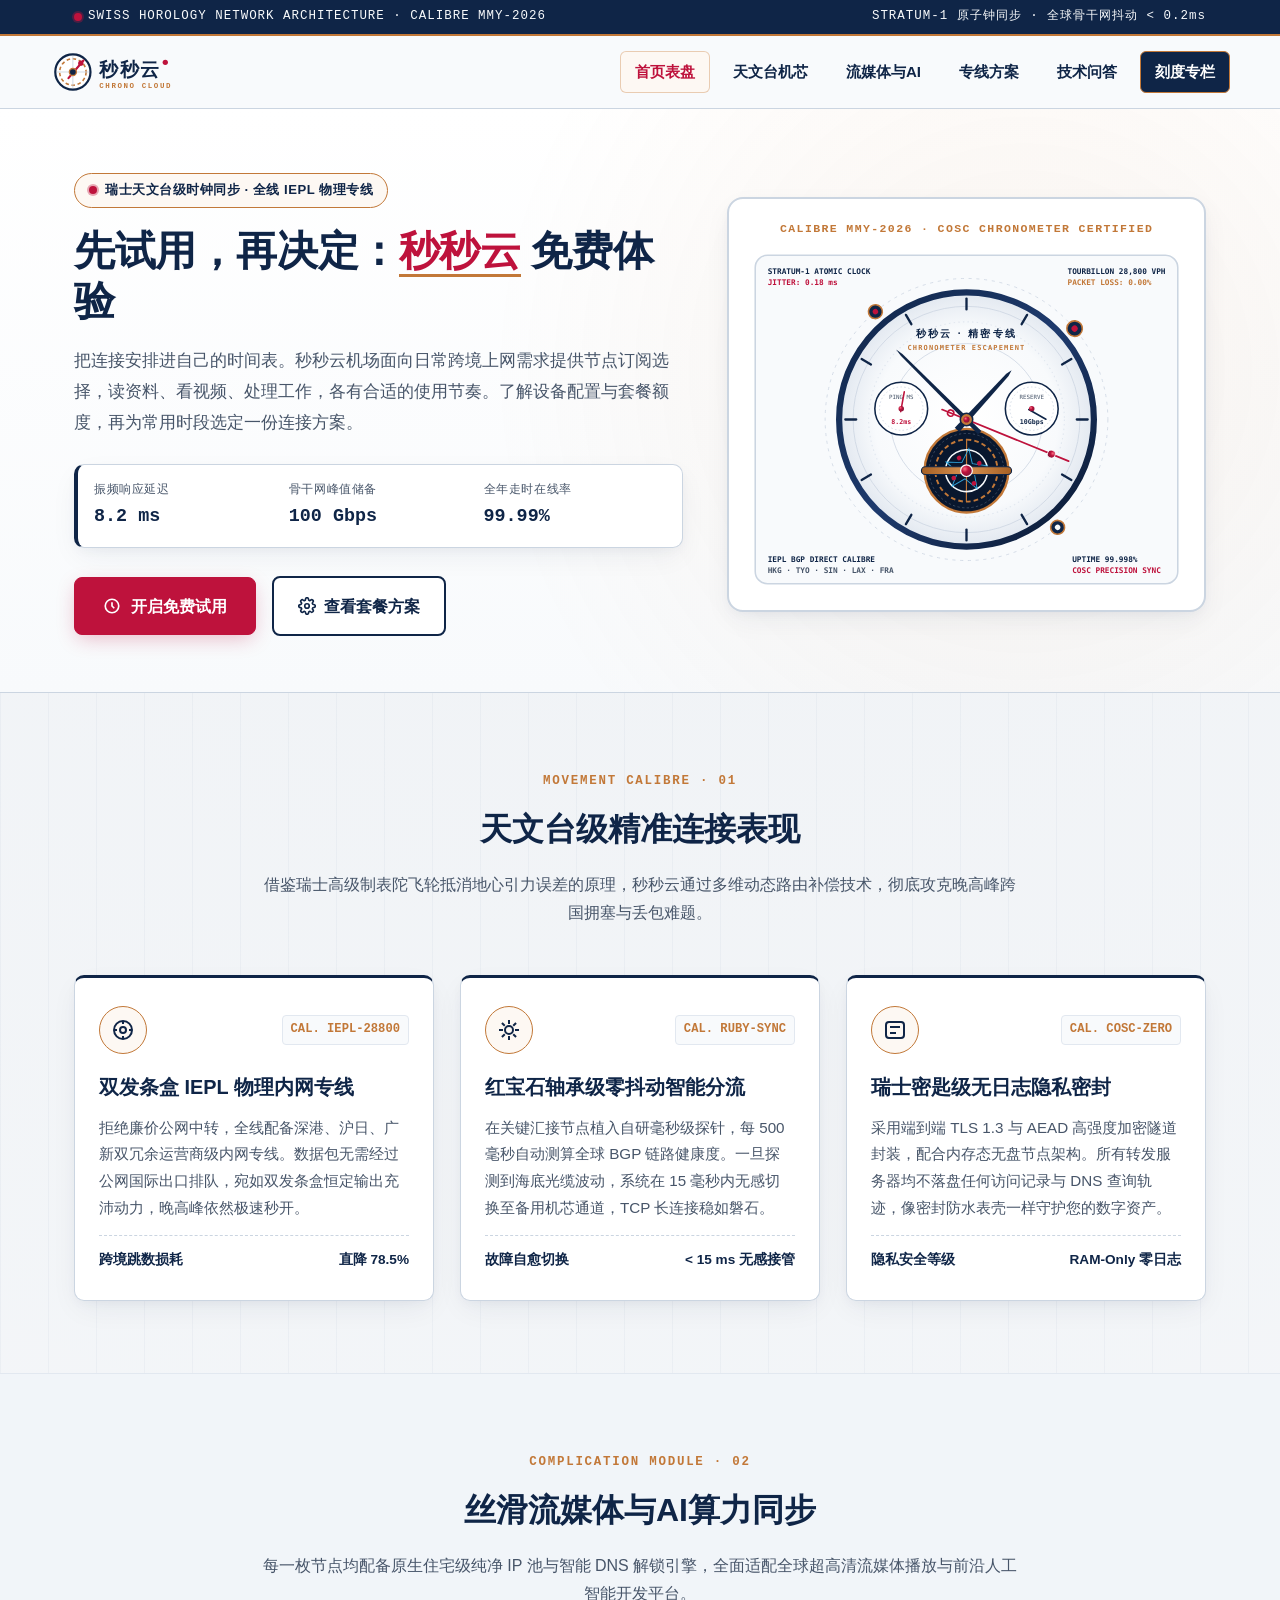
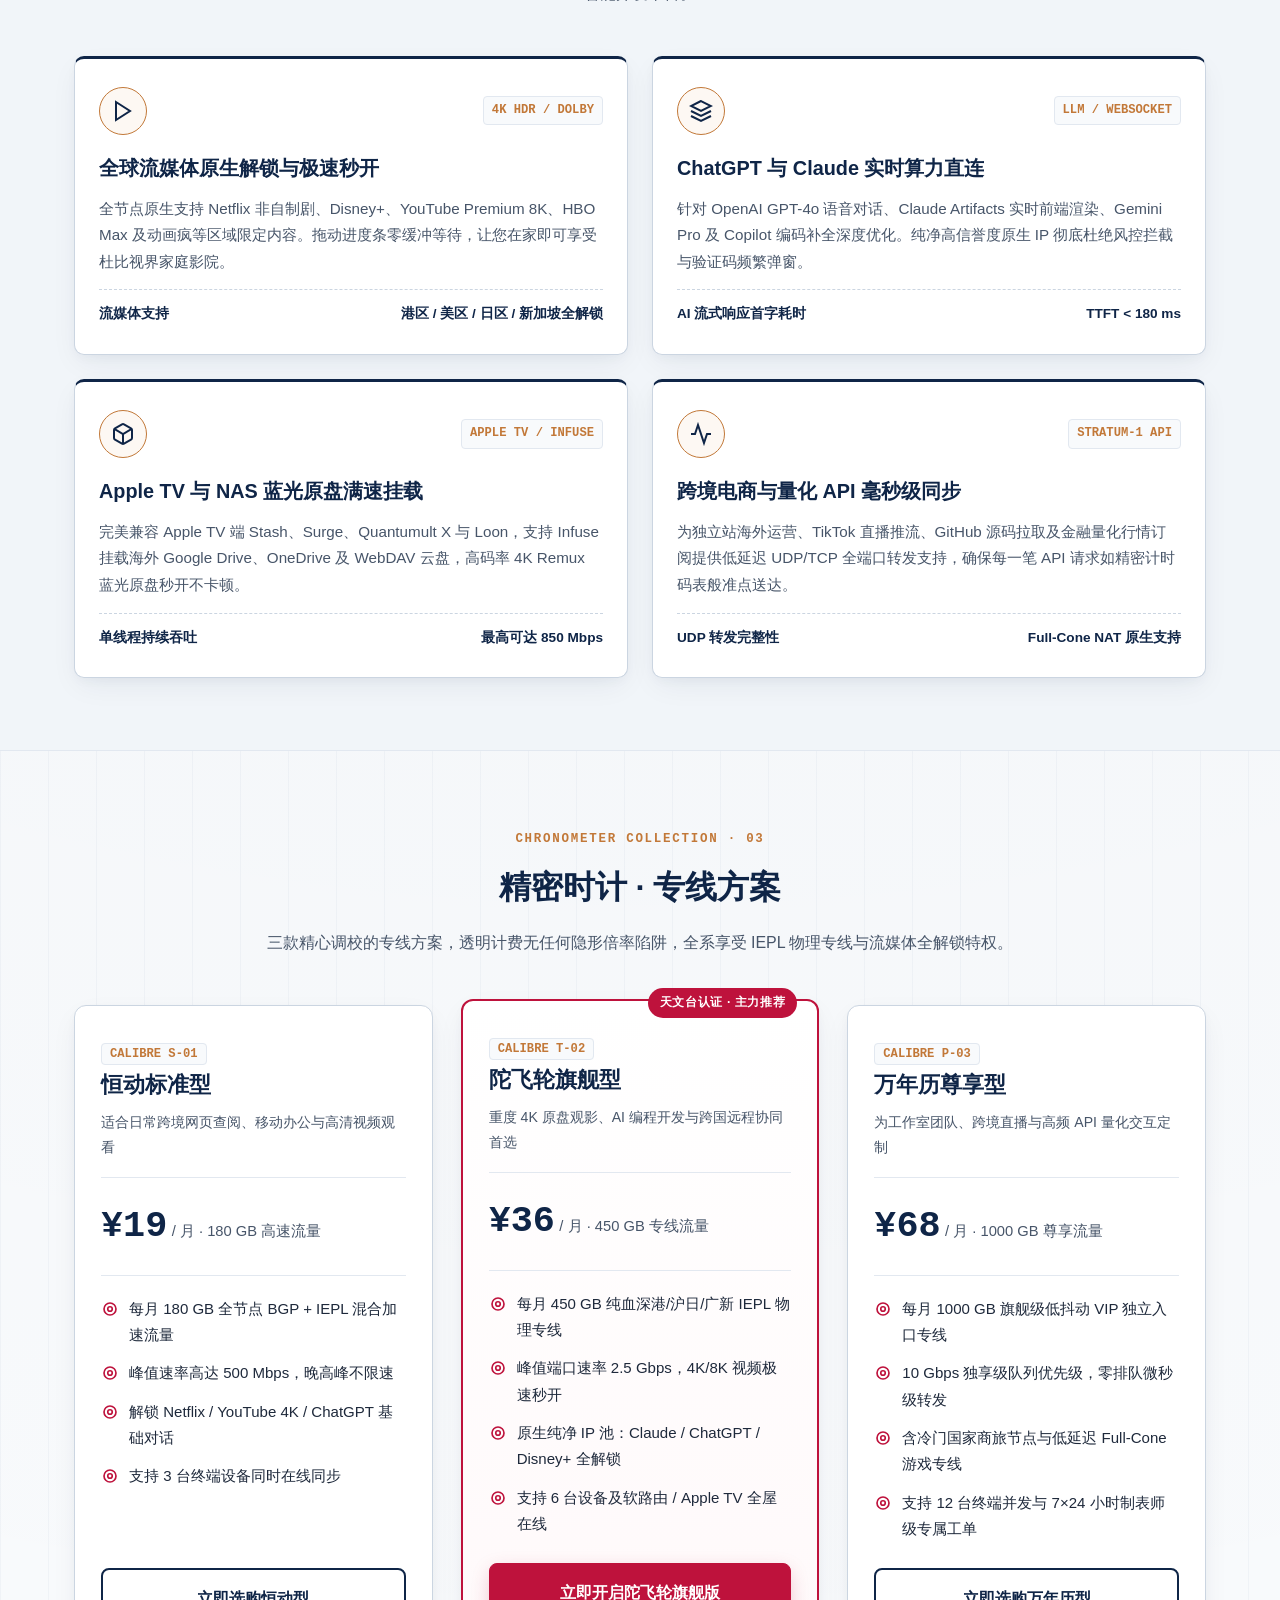
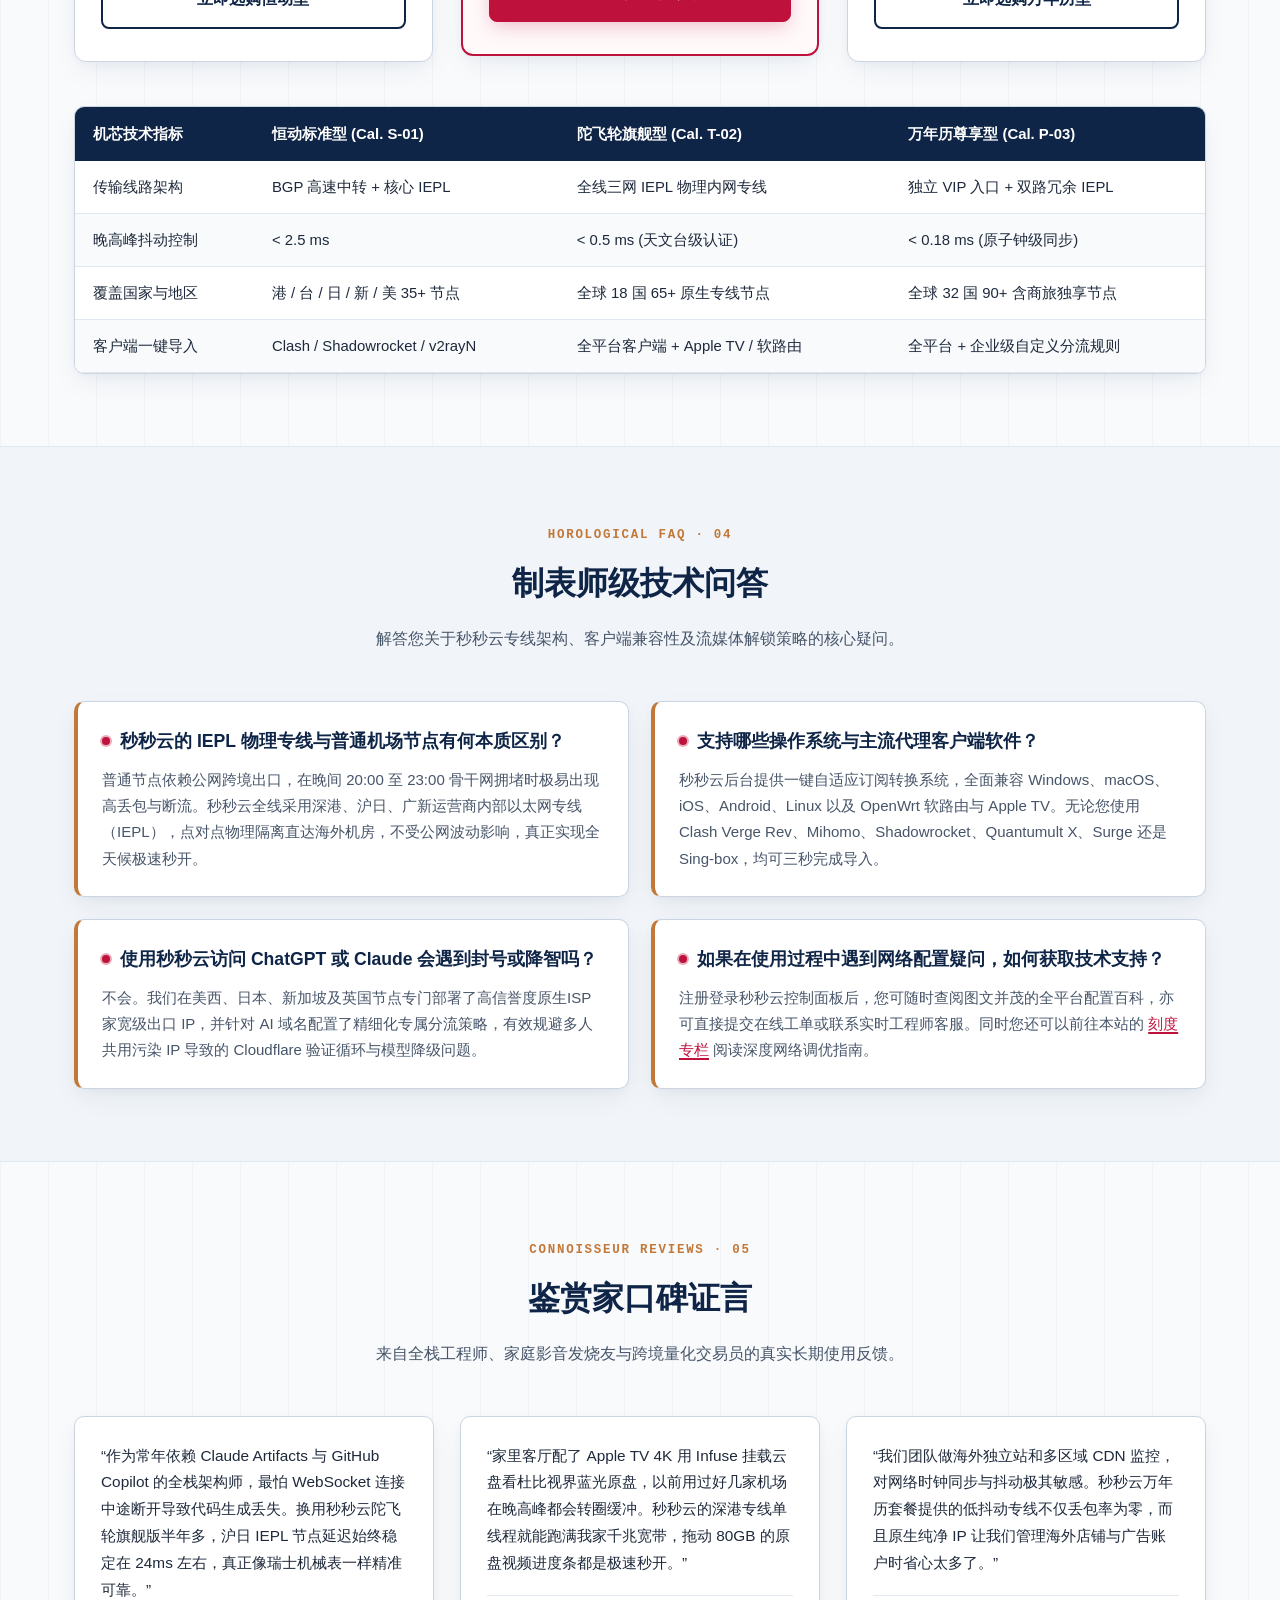
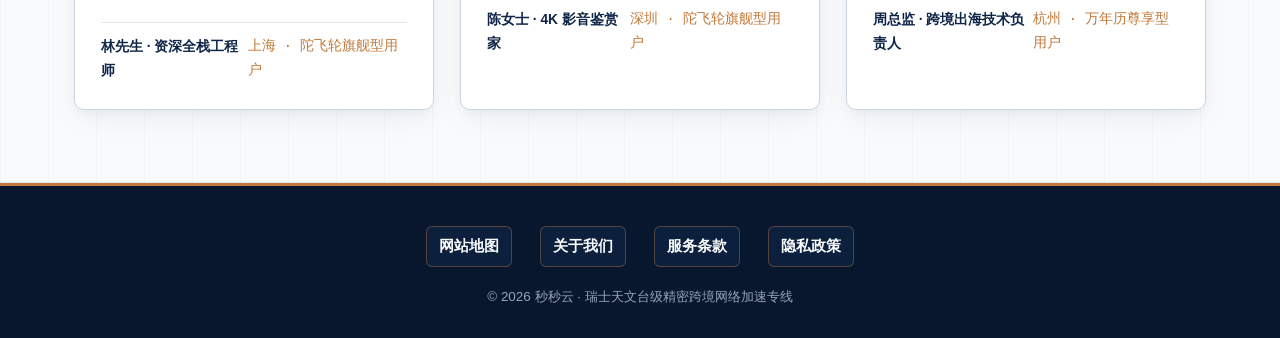
==== commit 135146a4: "Clarify airport brand and usage in homepage titles" ====
--- a/index.html
+++ b/index.html
@@ -4,18 +4,18 @@
 <head>
 <meta charset="utf-8"/>
 <meta content="width=device-width, initial-scale=1.0" name="viewport"/>
-<title>秒秒云 - 免费体验、使用节奏表与基础知识指南</title>
+<title>秒秒云机场｜按需选择订阅与安排日常连接</title>
 <meta content="把连接安排进自己的时间表。秒秒云机场面向日常跨境上网需求提供节点订阅选择，读资料、看视频、处理工作，各有合适的使用节奏。了解设备配置与套餐额度，再为常用时段选定一份连接方案。" name="description"/>
 <meta content="秒秒云, 秒秒云机场, 机场推荐, 免费体验, 使用节奏, 在线考试, CDN, 系统时间" name="keywords"/>
 <link href="https://miaomiao-yun.cyou/" rel="canonical"/>
-<meta content="秒秒云 - 免费体验、使用节奏表与基础知识指南" property="og:title"/>
+<meta content="秒秒云机场｜按需选择订阅与安排日常连接" property="og:title"/>
 <meta content="把连接安排进自己的时间表。秒秒云机场面向日常跨境上网需求提供节点订阅选择，读资料、看视频、处理工作，各有合适的使用节奏。了解设备配置与套餐额度，再为常用时段选定一份连接方案。" property="og:description"/>
 <meta content="https://miaomiao-yun.cyou/hero-tourbillon-clock.svg" property="og:image"/>
 <meta content="https://miaomiao-yun.cyou/" property="og:url"/>
 <meta content="website" property="og:type"/>
 <meta content="秒秒云" property="og:site_name"/>
 <meta content="summary_large_image" name="twitter:card"/>
-<meta content="秒秒云 - 免费体验、使用节奏表与基础知识指南" name="twitter:title"/>
+<meta content="秒秒云机场｜按需选择订阅与安排日常连接" name="twitter:title"/>
 <meta content="把连接安排进自己的时间表。秒秒云机场面向日常跨境上网需求提供节点订阅选择，读资料、看视频、处理工作，各有合适的使用节奏。了解设备配置与套餐额度，再为常用时段选定一份连接方案。" name="twitter:description"/>
 <meta content="https://miaomiao-yun.cyou/hero-tourbillon-clock.svg" name="twitter:image"/>
 <link href="style.css" rel="stylesheet"/>
